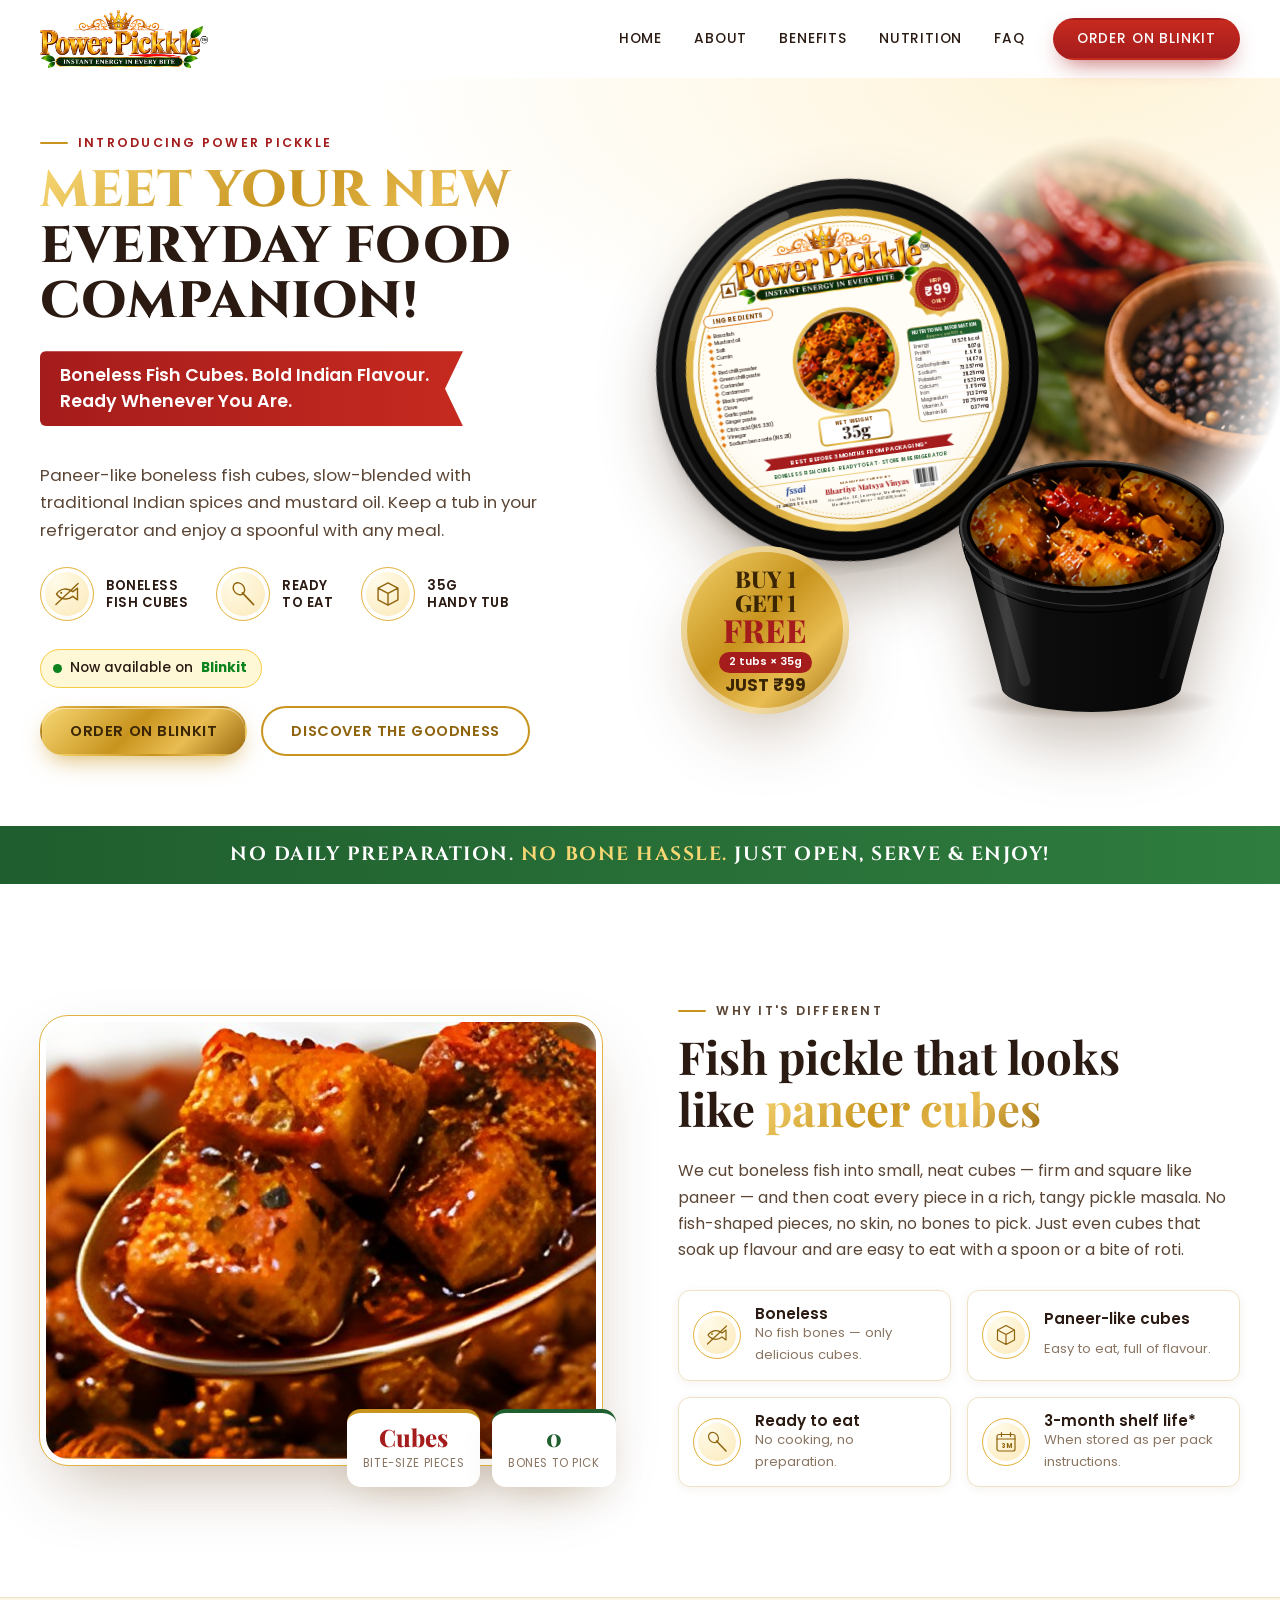
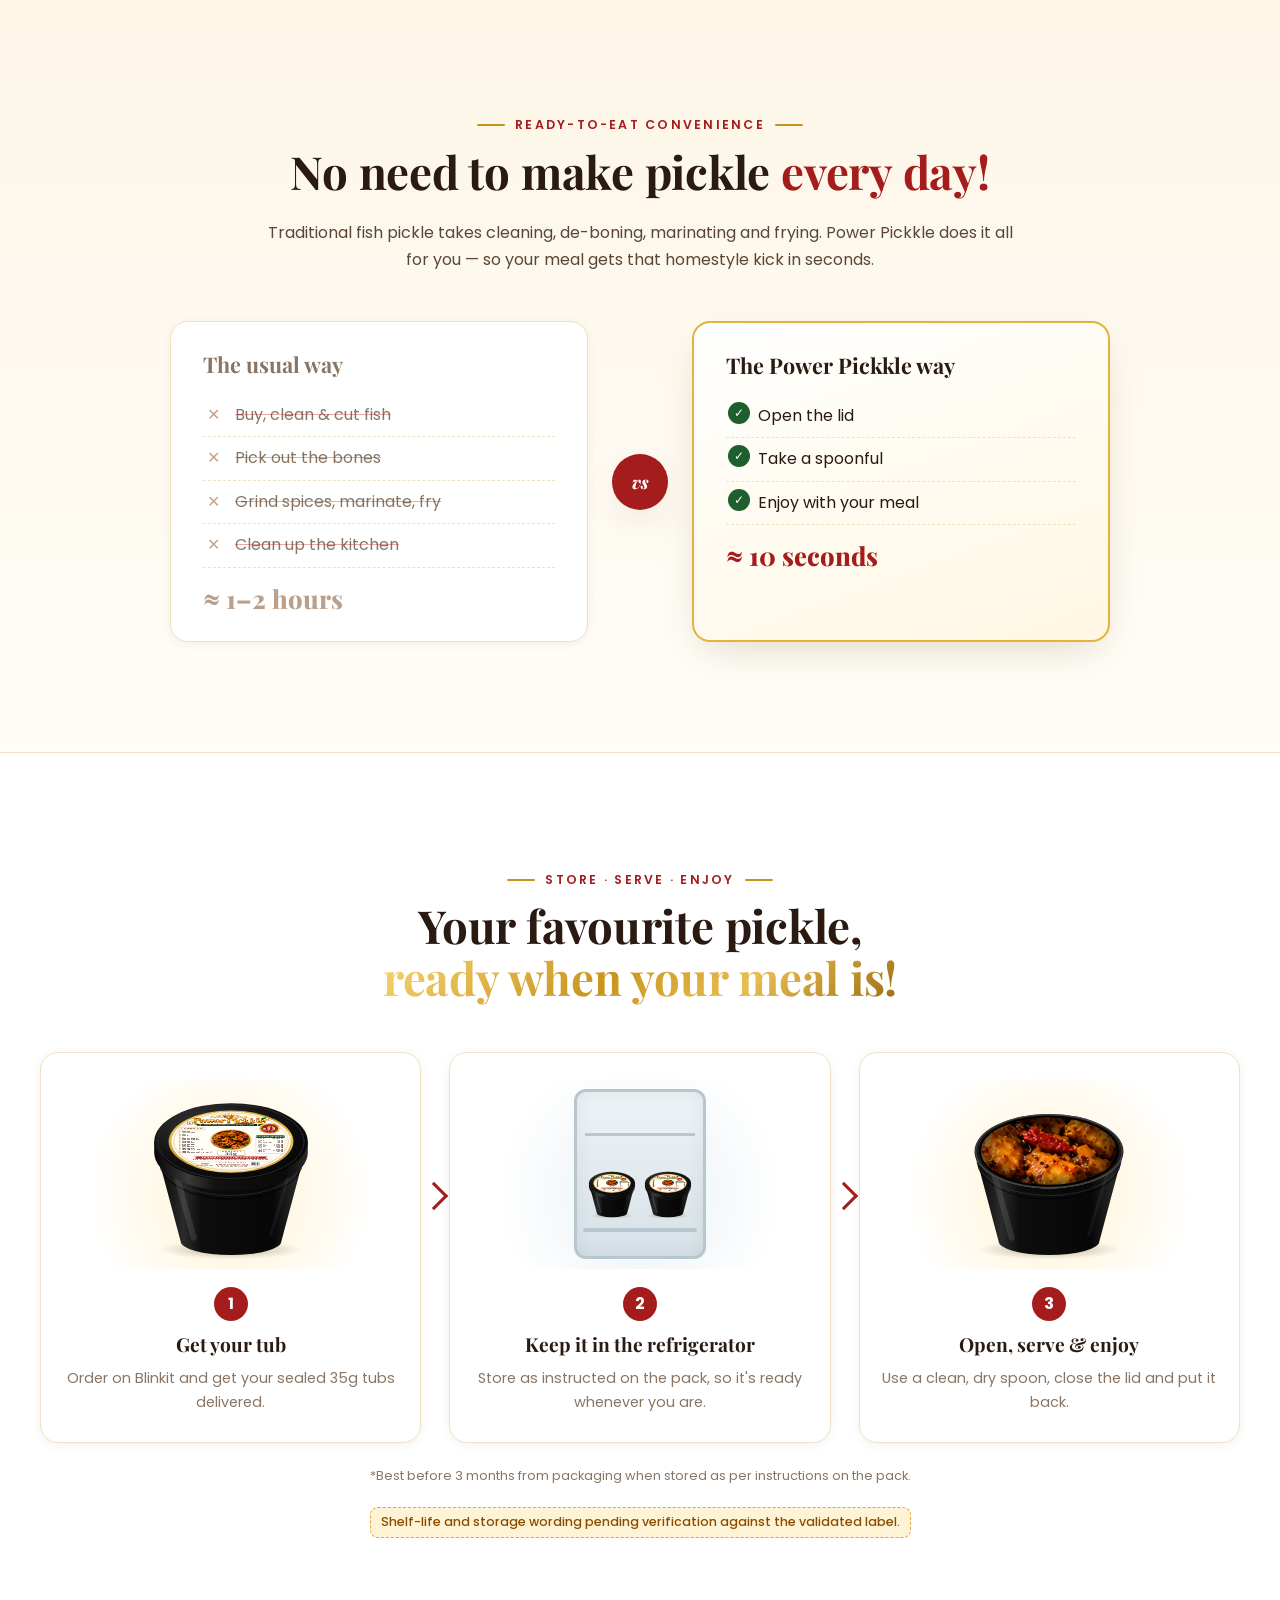
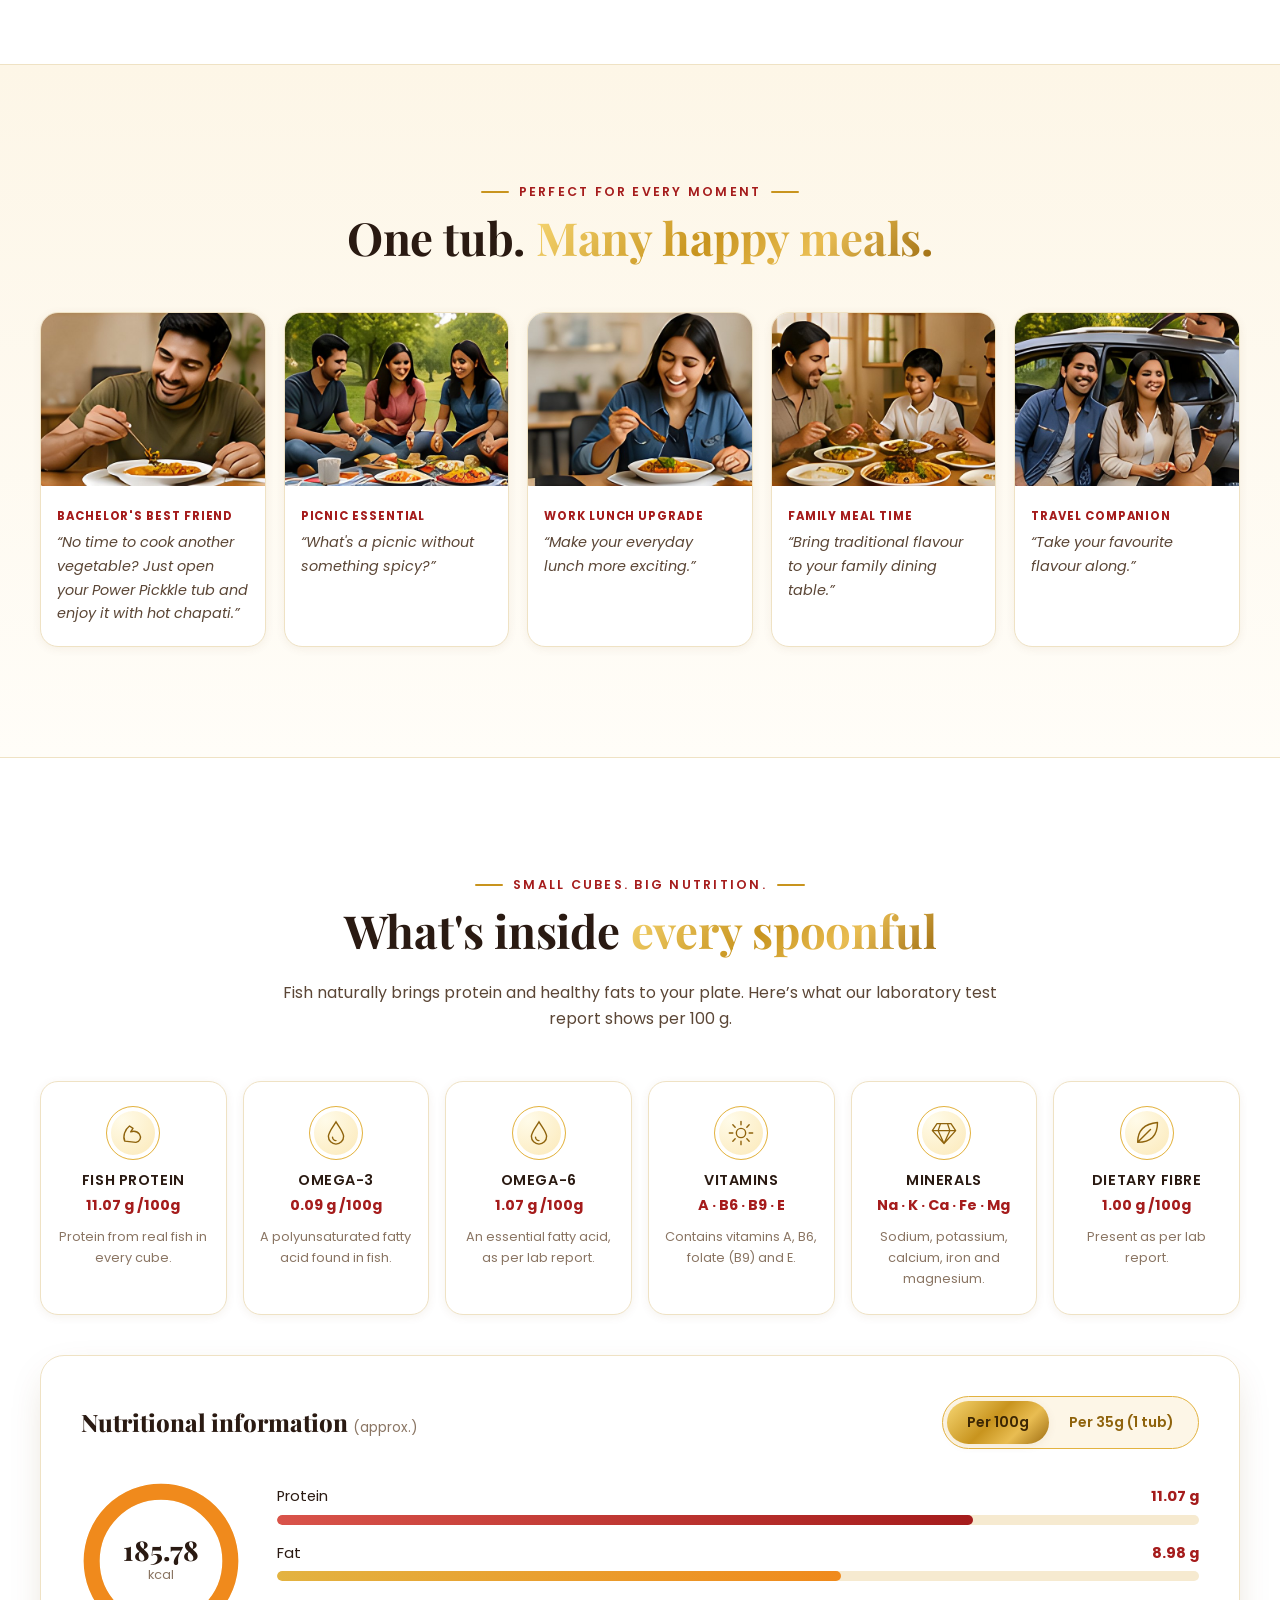
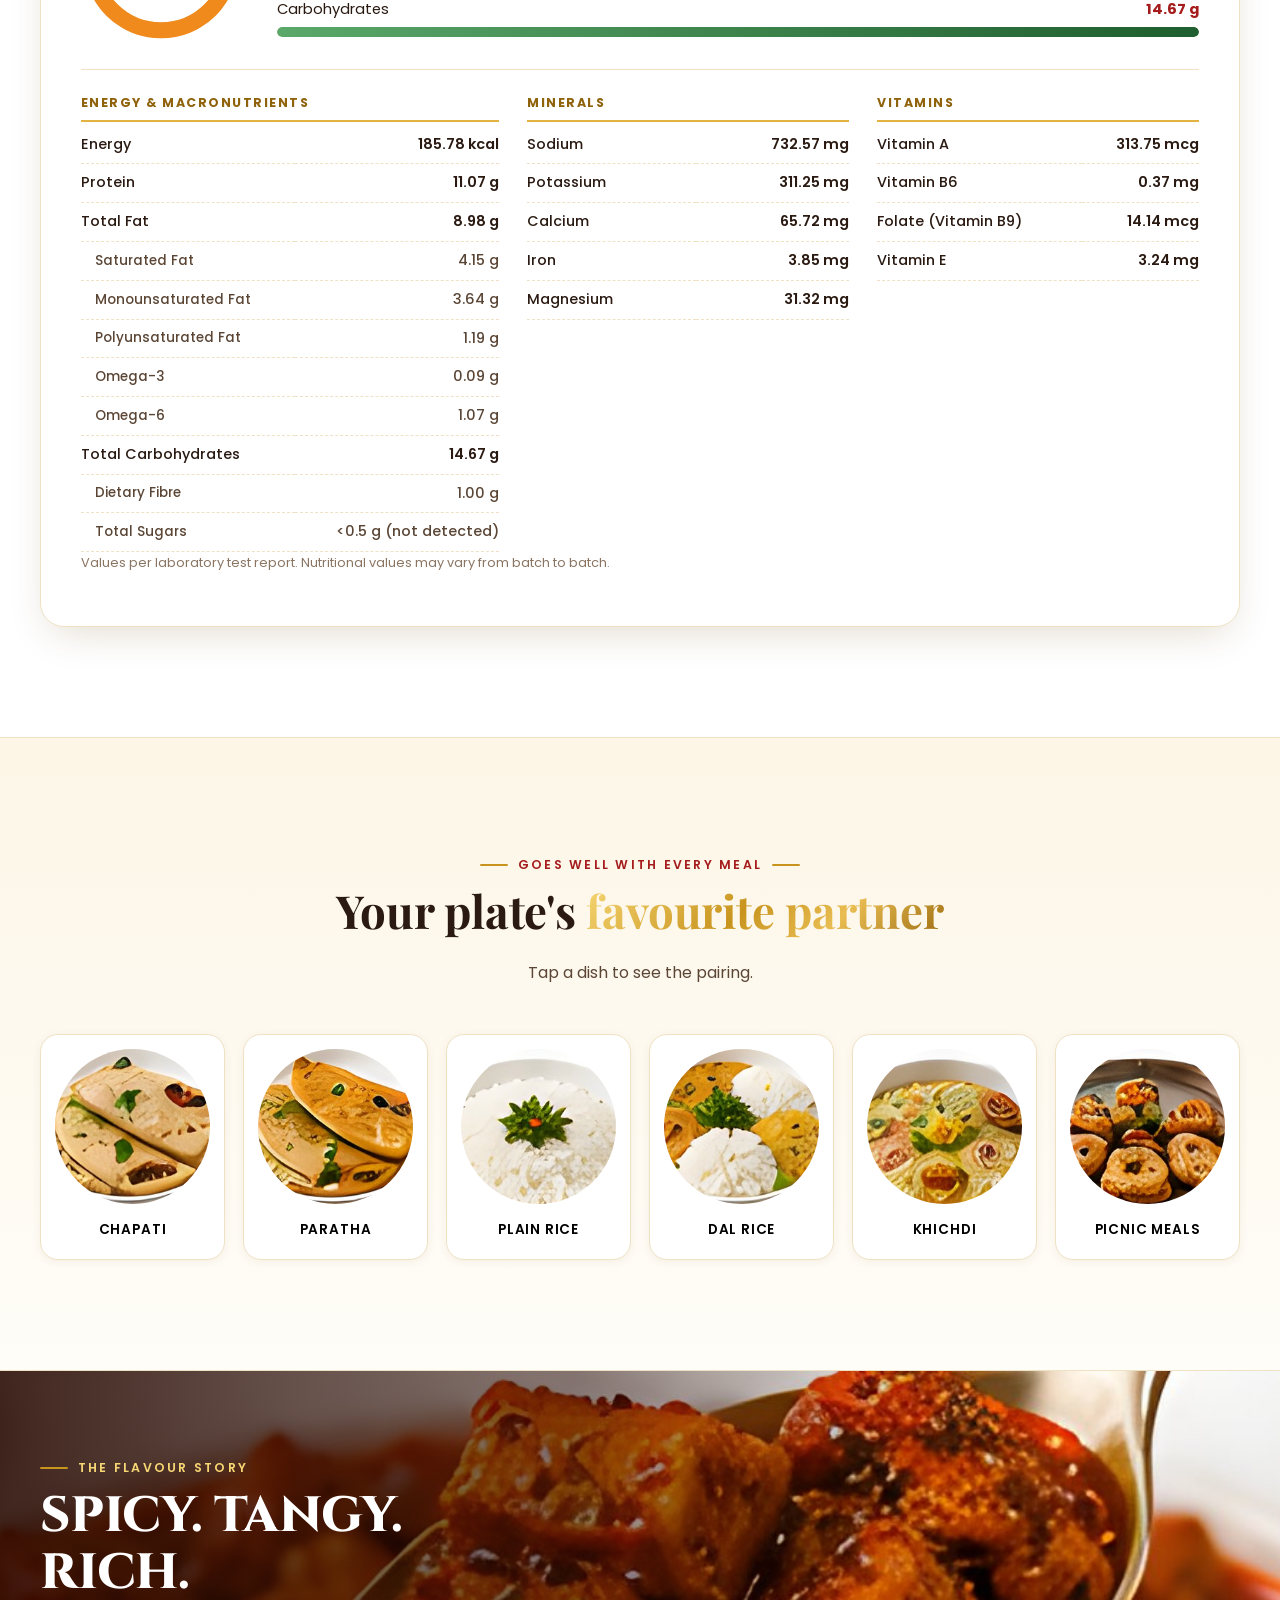
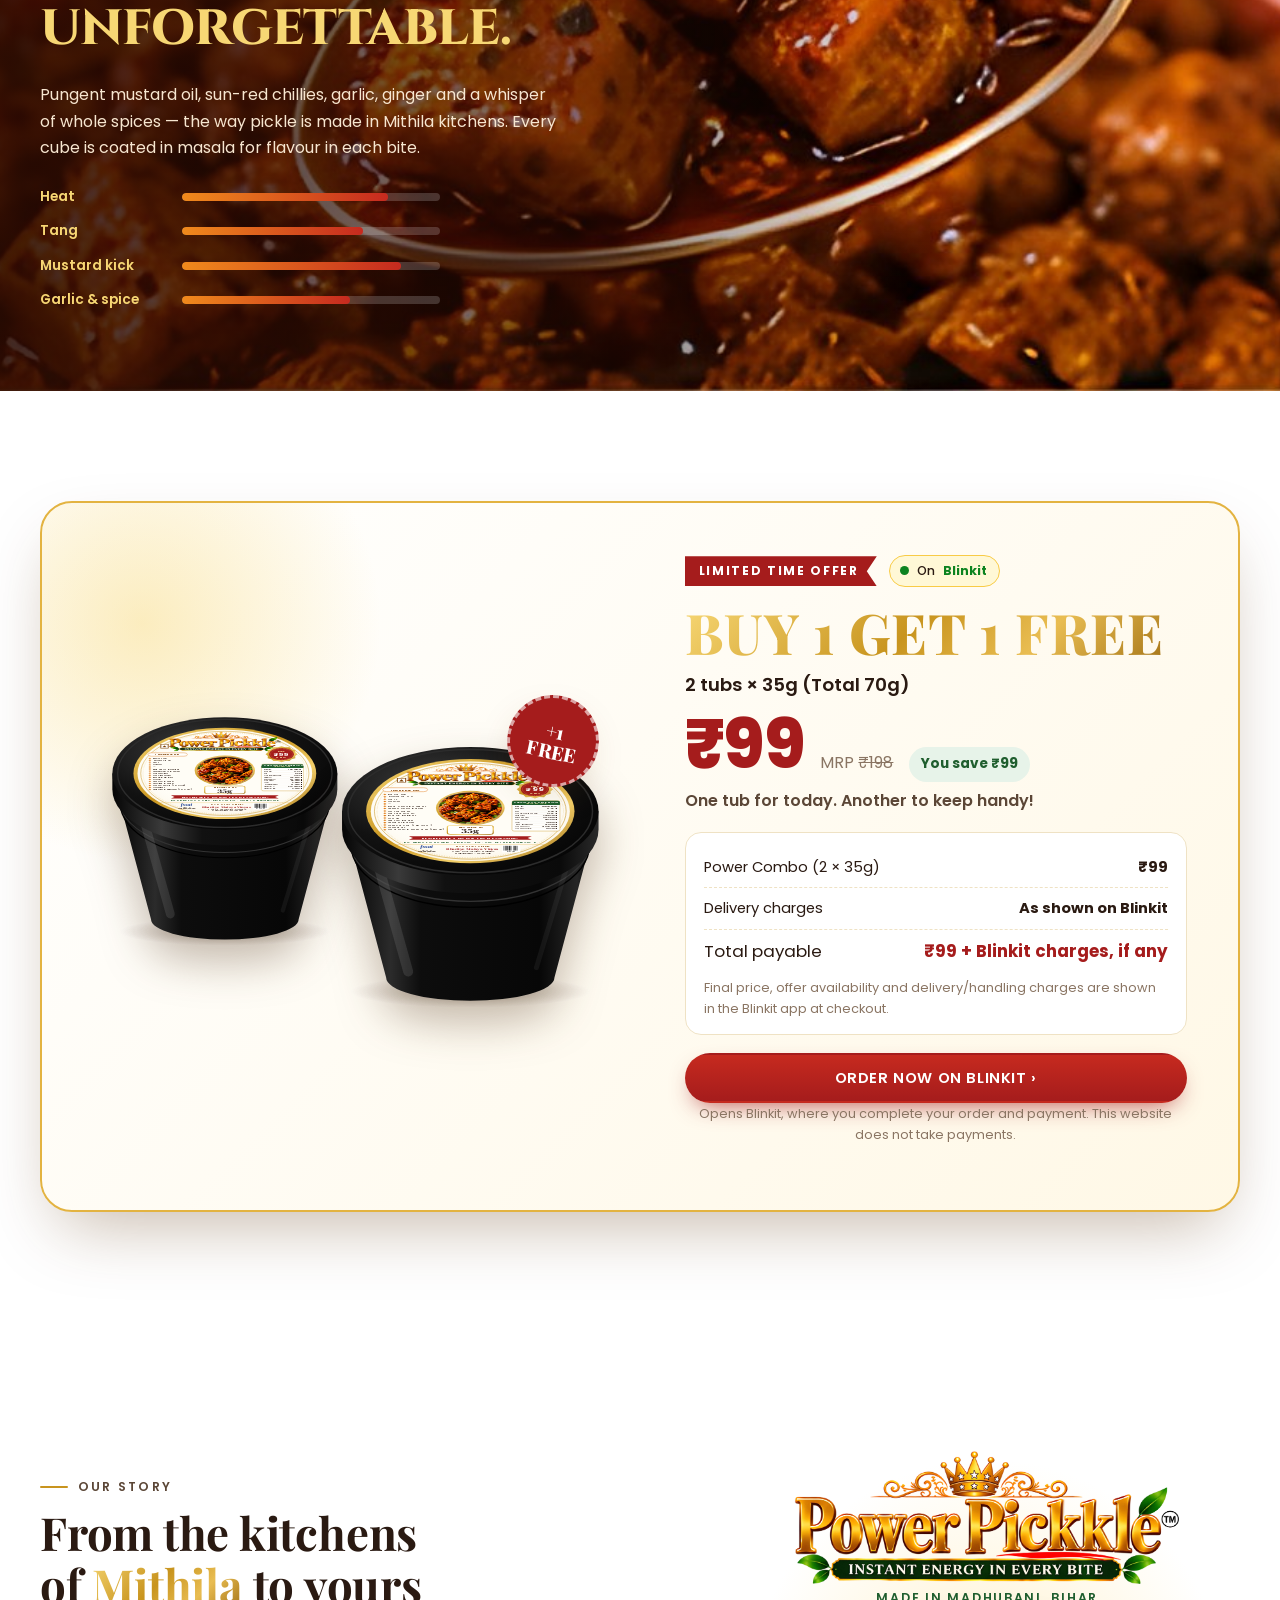
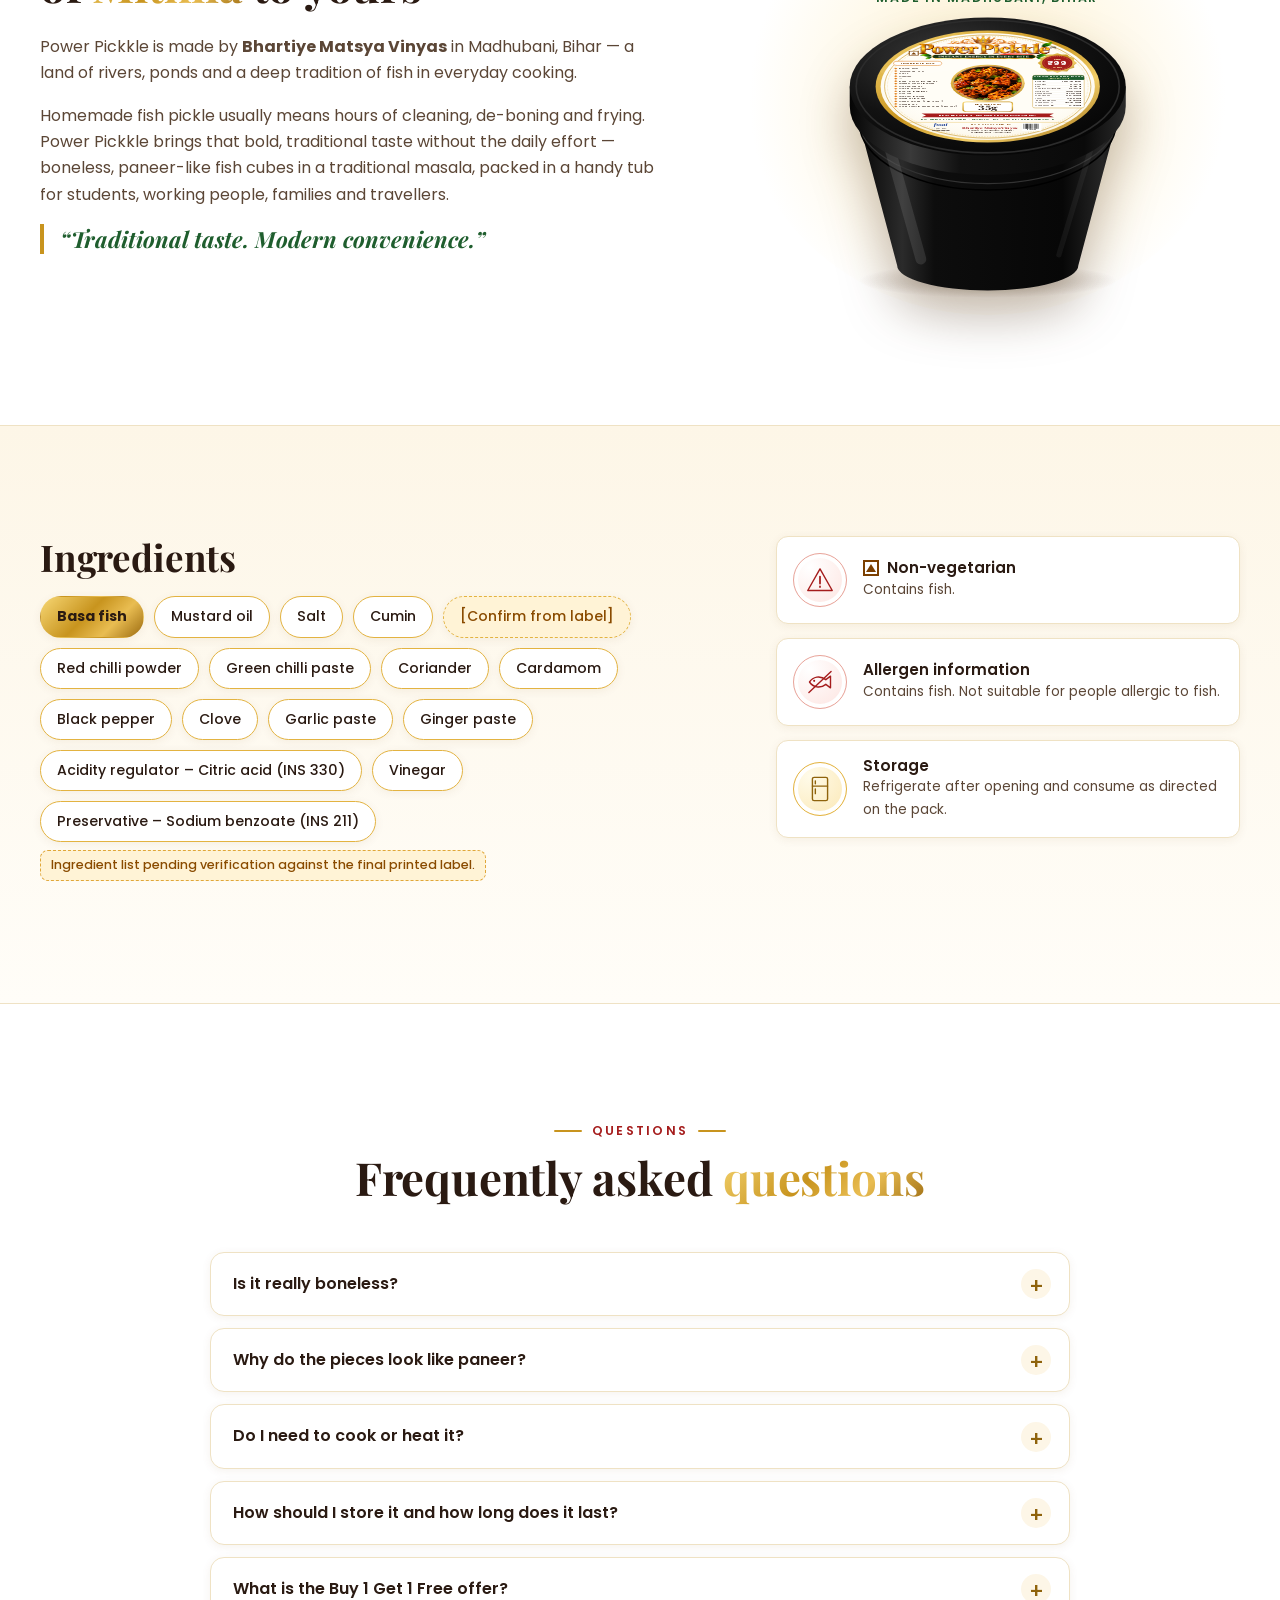
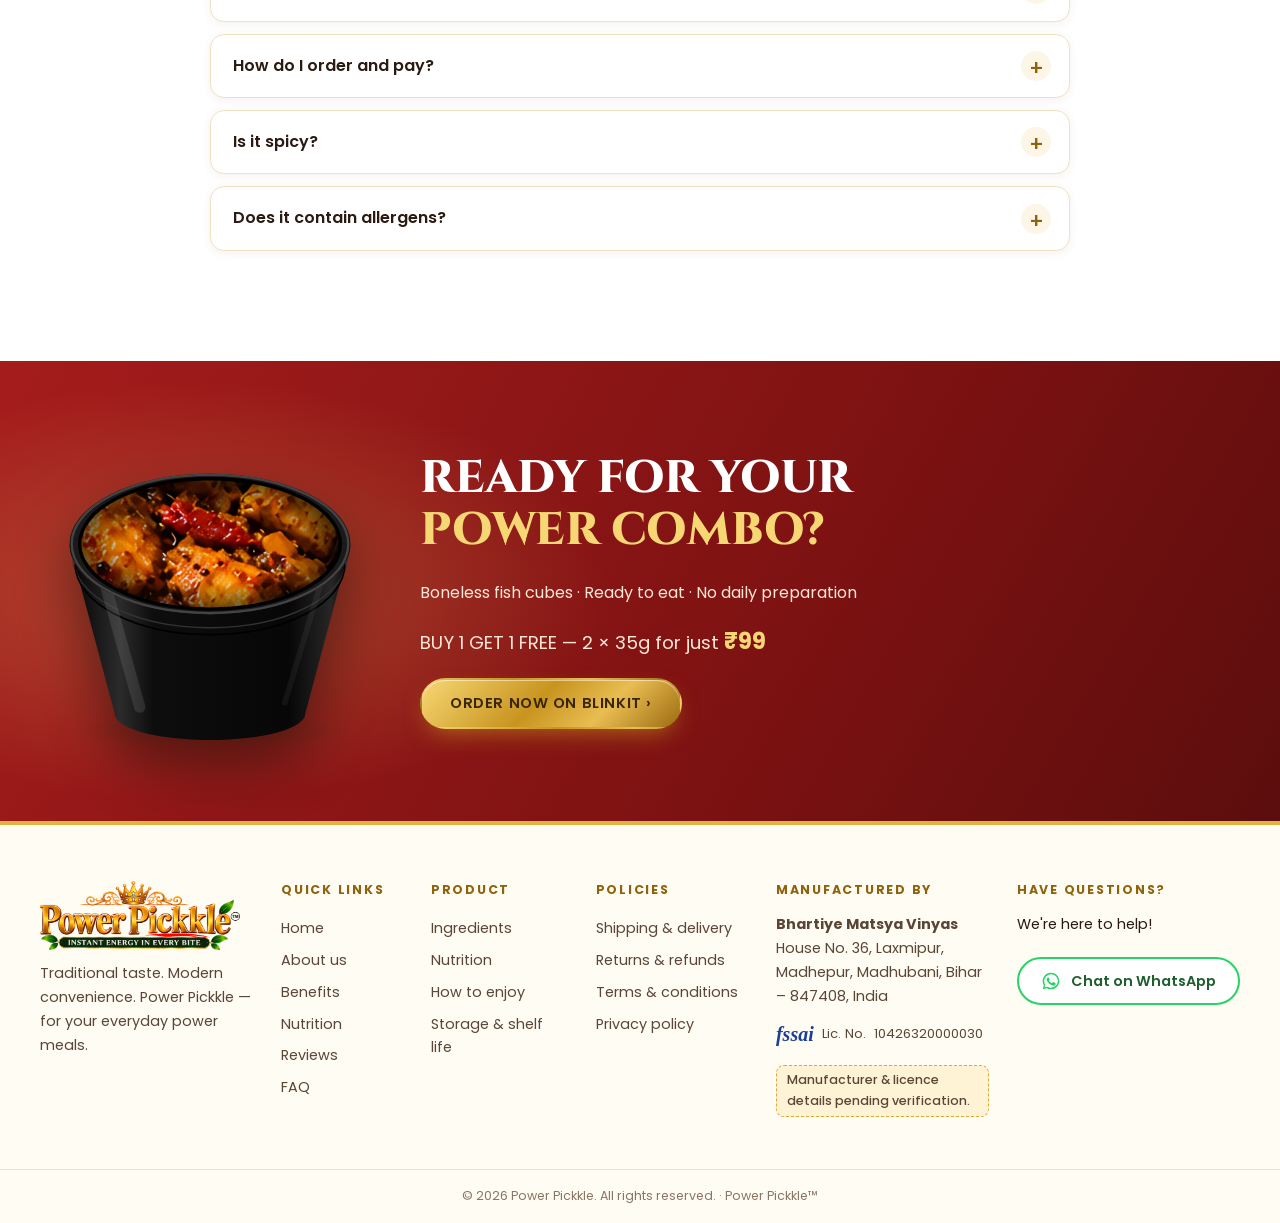
==== index.html @ 15731578 "Power Pickkle website: responsive landing page for GitHub Pages Static HTML/CSS/JS site for Power Pi" ====
<!doctype html>
<html lang="en-IN">
<head>
  <meta charset="utf-8">
  <meta name="viewport" content="width=device-width, initial-scale=1">
  <title>Power Pickkle – Boneless Fish Cubes Pickle | Ready to Eat | Buy 1 Get 1 Free</title>
  <meta name="description" content="Power Pickkle: ready-to-eat boneless fish pickle — paneer-like fish cubes in traditional Indian masala and mustard oil. No daily preparation. 35g tub. Buy 1 Get 1 Free.">
  <meta name="keywords" content="Power Pickkle, fish pickle, boneless fish pickle, ready to eat pickle, Indian pickle, achar, Madhubani, Bihar">
  <meta name="theme-color" content="#ffffff">
  <meta property="og:type" content="website">
  <meta property="og:title" content="Power Pickkle – Boneless Fish Cubes. Bold Indian Flavour.">
  <meta property="og:description" content="Ready-to-eat boneless fish pickle. No daily preparation. No bone hassle. Buy 1 Get 1 Free – 2 × 35g for ₹99.">
  <!-- Add og:image with an ABSOLUTE URL once the site is live (built from PP_CONFIG.brand.siteUrl). -->
  <meta name="twitter:card" content="summary_large_image">
  <link rel="icon" href="assets/img/favicon.svg" type="image/svg+xml">
  <link rel="preconnect" href="https://fonts.googleapis.com">
  <link rel="preconnect" href="https://fonts.gstatic.com" crossorigin>
  <link href="https://fonts.googleapis.com/css2?family=Cinzel:wght@600;700;800;900&family=Playfair+Display:wght@600;700;800&family=Poppins:wght@400;500;600;700;800&display=swap" rel="stylesheet">
  <link rel="stylesheet" href="css/style.css">
  <script>document.documentElement.classList.add("js")</script>
  <!-- Product JSON-LD is generated from js/config.js by main.js -->
</head>
<body>
<a class="skip" href="#main">Skip to content</a>

<!-- ============ ICON SPRITE ============ -->
<svg width="0" height="0" style="position:absolute" aria-hidden="true">
  <defs>
    <symbol id="i-cube" viewBox="0 0 48 48"><path d="M24 5 41 14v20L24 43 7 34V14z M7 14l17 9 17-9 M24 23v20" fill="none" stroke="currentColor" stroke-width="2.4" stroke-linejoin="round"/></symbol>
    <symbol id="i-fish" viewBox="0 0 48 48"><path d="M6 24c6-9 18-12 28-4l8-6v20l-8-6c-10 8-22 5-28-4z" fill="none" stroke="currentColor" stroke-width="2.4" stroke-linejoin="round"/><circle cx="14" cy="22" r="1.8" fill="currentColor"/><path d="M5 42 43 6" stroke="currentColor" stroke-width="2.4" stroke-linecap="round"/></symbol>
    <symbol id="i-spoon" viewBox="0 0 48 48"><ellipse cx="17" cy="15" rx="9" ry="11" transform="rotate(-40 17 15)" fill="none" stroke="currentColor" stroke-width="2.4"/><path d="M23 22 42 42" stroke="currentColor" stroke-width="3" stroke-linecap="round"/></symbol>
    <symbol id="i-fridge" viewBox="0 0 48 48"><rect x="11" y="4" width="26" height="40" rx="3" fill="none" stroke="currentColor" stroke-width="2.4"/><path d="M11 19h26M16 10v5M16 24v8" stroke="currentColor" stroke-width="2.4" stroke-linecap="round"/></symbol>
    <symbol id="i-cal" viewBox="0 0 48 48"><rect x="6" y="9" width="36" height="33" rx="4" fill="none" stroke="currentColor" stroke-width="2.4"/><path d="M6 18h36M15 5v8M33 5v8" stroke="currentColor" stroke-width="2.4" stroke-linecap="round"/><text x="24" y="36" text-anchor="middle" font-size="13" font-weight="700" fill="currentColor" font-family="Poppins,sans-serif">3M</text></symbol>
    <symbol id="i-muscle" viewBox="0 0 48 48"><path d="M10 38c-4-8 0-20 8-26l6 4-4 6c6-2 12 0 15 4 4 6 1 13-6 14z" fill="none" stroke="currentColor" stroke-width="2.4" stroke-linejoin="round"/></symbol>
    <symbol id="i-drop" viewBox="0 0 48 48"><path d="M24 5C17 16 11 23 11 30a13 13 0 0 0 26 0c0-7-6-14-13-25z" fill="none" stroke="currentColor" stroke-width="2.4"/><path d="M18 31a6 6 0 0 0 6 6" fill="none" stroke="currentColor" stroke-width="2.4" stroke-linecap="round"/></symbol>
    <symbol id="i-sun" viewBox="0 0 48 48"><circle cx="24" cy="24" r="8" fill="none" stroke="currentColor" stroke-width="2.4"/><path d="M24 4v6M24 38v6M4 24h6M38 24h6M10 10l4 4M34 34l4 4M38 10l-4 4M14 34l-4 4" stroke="currentColor" stroke-width="2.4" stroke-linecap="round"/></symbol>
    <symbol id="i-gem" viewBox="0 0 48 48"><path d="M12 8h24l8 12-20 22L4 20z M4 20h40 M18 8l-4 12 10 22 10-22-4-12" fill="none" stroke="currentColor" stroke-width="2.2" stroke-linejoin="round"/></symbol>
    <symbol id="i-leaf" viewBox="0 0 48 48"><path d="M8 40C8 18 22 8 42 6c0 22-12 34-34 34z M8 40 30 18" fill="none" stroke="currentColor" stroke-width="2.4" stroke-linejoin="round" stroke-linecap="round"/></symbol>
    <symbol id="i-star" viewBox="0 0 24 24"><path d="m12 2 3.1 6.3 6.9 1-5 4.9 1.2 6.8L12 17.8 5.8 21l1.2-6.8-5-4.9 6.9-1z" fill="currentColor"/></symbol>
    <symbol id="i-wa" viewBox="0 0 24 24"><path fill="currentColor" d="M12 2a10 10 0 0 0-8.6 15.1L2 22l5-1.3A10 10 0 1 0 12 2zm0 18.2a8.2 8.2 0 0 1-4.2-1.2l-.3-.2-3 .8.8-2.9-.2-.3A8.2 8.2 0 1 1 12 20.2zm4.5-6.1c-.2-.1-1.5-.7-1.7-.8s-.4-.1-.6.1-.7.8-.8 1-.3.2-.5.1a6.7 6.7 0 0 1-3.3-2.9c-.2-.4.2-.4.7-1.3.1-.2 0-.3 0-.4l-.8-1.8c-.2-.5-.4-.4-.6-.4h-.5a1 1 0 0 0-.7.3 3 3 0 0 0-.9 2.2 5.1 5.1 0 0 0 1.1 2.7 11.7 11.7 0 0 0 4.5 4c1.7.7 2.3.8 3.2.7a2.7 2.7 0 0 0 1.8-1.3 2.2 2.2 0 0 0 .2-1.3c-.1-.1-.3-.2-.5-.3z"/></symbol>
    <symbol id="i-chev" viewBox="0 0 24 24"><path d="m9 5 7 7-7 7" fill="none" stroke="currentColor" stroke-width="2.4" stroke-linecap="round" stroke-linejoin="round"/></symbol>
    <symbol id="i-plus" viewBox="0 0 24 24"><path d="M12 5v14M5 12h14" stroke="currentColor" stroke-width="2.4" stroke-linecap="round"/></symbol>
    <symbol id="i-warn" viewBox="0 0 48 48"><path d="M24 5 45 42H3z" fill="none" stroke="currentColor" stroke-width="2.4" stroke-linejoin="round"/><path d="M24 18v12M24 35v1" stroke="currentColor" stroke-width="3" stroke-linecap="round"/></symbol>
    <symbol id="i-truck" viewBox="0 0 48 48"><path d="M3 12h26v20H3zM29 20h9l7 7v5H29z" fill="none" stroke="currentColor" stroke-width="2.4" stroke-linejoin="round"/><circle cx="12" cy="35" r="4" fill="#fff" stroke="currentColor" stroke-width="2.4"/><circle cx="37" cy="35" r="4" fill="#fff" stroke="currentColor" stroke-width="2.4"/></symbol>
    <symbol id="i-mail" viewBox="0 0 24 24"><rect x="3" y="5" width="18" height="14" rx="2" fill="none" stroke="currentColor" stroke-width="2"/><path d="m3 7 9 6 9-6" fill="none" stroke="currentColor" stroke-width="2"/></symbol>
  </defs>
</svg>

<!-- ============ 1. HEADER ============ -->
<header class="site-header" id="top">
  <div class="wrap header-in">
    <a href="#top" class="logo" aria-label="Power Pickkle – home"><img src="assets/img/logo.webp" alt="Power Pickkle – Instant Energy in Every Bite" width="1200" height="415"></a>
    <nav class="nav" id="nav" aria-label="Main">
      <a href="#top">Home</a>
      <a href="#story">About</a>
      <a href="#boneless">Benefits</a>
      <a href="#nutrition">Nutrition</a>
      <a href="#reviews">Reviews</a>
      <a href="#faq">FAQ</a>
      <a href="#order" class="btn btn-red nav-cta" data-order>Order on Blinkit</a>
    </nav>
    <button class="burger" id="burger" aria-label="Open menu" aria-expanded="false" aria-controls="nav"><span></span><span></span><span></span></button>
  </div>
</header>

<main id="main">

<!-- ============ 2. HERO ============ -->
<section class="hero">
  <div class="wrap hero-grid">
    <div class="hero-copy">
      <p class="eyebrow reveal">Introducing Power Pickkle</p>
      <h1 class="reveal"><span class="gold">Meet your new</span> everyday food companion!</h1>
      <p class="ribbon reveal">Boneless Fish Cubes. Bold Indian Flavour.<br>Ready Whenever You Are.</p>
      <p class="lead reveal">Paneer-like boneless fish cubes, slow-blended with traditional Indian spices and mustard oil. Keep a tub in your refrigerator and enjoy a spoonful with any meal.</p>
      <ul class="hero-feats reveal">
        <li><span class="ic"><svg><use href="#i-fish"/></svg></span>Boneless<br>fish cubes</li>
        <li><span class="ic"><svg><use href="#i-spoon"/></svg></span>Ready<br>to eat</li>
        <li><span class="ic"><svg><use href="#i-cube"/></svg></span><span><span data-cfg="netWeight">35g</span><br>handy tub</span></li>
      </ul>
      <p class="avail reveal"><span class="avail-dot"></span>Now available on <b data-cfg="channel">Blinkit</b></p>
      <div class="hero-cta reveal">
        <a href="#order" class="btn btn-gold btn-lg" data-order>Order on Blinkit</a>
        <a href="#boneless" class="btn btn-ghost btn-lg">Discover the Goodness</a>
      </div>
    </div>
    <div class="hero-visual">
      <img class="hero-spice" src="assets/img/spices.jpg" alt="" aria-hidden="true">
      <div class="tub-lid-view reveal" data-tub="lid" aria-hidden="true"></div>
      <div class="tub-open-view reveal" data-tub="open" role="img" aria-label="Open Power Pickkle tub filled with boneless fish cubes in red pickle masala"></div>
      <div class="offer-seal reveal" aria-label="Offer: Buy 1 Get 1 Free">
        <span class="s1">Buy 1</span><span class="s2">Get 1</span><span class="s3">Free</span>
        <span class="s4"><span data-cfg="offerTubs">2</span> tubs × <span data-cfg="netWeight">35g</span></span>
        <span class="s5">Just <span data-cfg="offerPrice">₹99</span></span>
      </div>
    </div>
  </div>
  <div class="promise">
    <div class="wrap"><p>No daily preparation. <span>No bone hassle.</span> Just open, serve &amp; enjoy!</p></div>
  </div>
</section>

<!-- ============ 3. BONELESS CUBES ============ -->
<section class="sec" id="boneless">
  <div class="wrap split">
    <div class="split-media reveal">
      <figure class="photo-frame">
        <img src="assets/img/closeup-spoon.jpg" data-img="closeup" alt="Close-up of boneless, paneer-like fish cubes coated in red Indian pickle masala on a spoon" loading="lazy">
      </figure>
      <div class="cube-diagram" aria-hidden="true">
        <div class="cube-chip"><b>Cubes</b><span>bite-size pieces</span></div>
        <div class="cube-chip green"><b>0</b><span>bones to pick</span></div>
      </div>
    </div>
    <div class="split-copy">
      <p class="eyebrow reveal">Why it's different</p>
      <h2 class="reveal">Fish pickle that looks like <span class="gold">paneer cubes</span></h2>
      <p class="reveal">We cut boneless fish into small, neat cubes — firm and square like paneer — and then coat every piece in a rich, tangy pickle masala. No fish-shaped pieces, no skin, no bones to pick. Just even cubes that soak up flavour and are easy to eat with a spoon or a bite of roti.</p>
      <div class="why-grid reveal">
        <div class="why"><span class="ic"><svg><use href="#i-fish"/></svg></span><h3>Boneless</h3><p>No fish bones — only delicious cubes.</p></div>
        <div class="why"><span class="ic"><svg><use href="#i-cube"/></svg></span><h3>Paneer-like cubes</h3><p>Easy to eat, full of flavour.</p></div>
        <div class="why"><span class="ic"><svg><use href="#i-spoon"/></svg></span><h3>Ready to eat</h3><p>No cooking, no preparation.</p></div>
        <div class="why"><span class="ic"><svg><use href="#i-cal"/></svg></span><h3><span data-cfg="shelfMonths">3</span>-month shelf life*</h3><p>When stored as per pack instructions.</p></div>
      </div>
    </div>
  </div>
</section>

<!-- ============ 4. READY TO EAT ============ -->
<section class="sec sec-tint" id="ready">
  <div class="wrap">
    <div class="sec-head reveal">
      <p class="eyebrow">Ready-to-eat convenience</p>
      <h2>No need to make pickle <span class="red">every day!</span></h2>
      <p>Traditional fish pickle takes cleaning, de-boning, marinating and frying. Power Pickkle does it all for you — so your meal gets that homestyle kick in seconds.</p>
    </div>
    <div class="compare reveal">
      <div class="cmp cmp-old">
        <h3>The usual way</h3>
        <ul>
          <li>Buy, clean &amp; cut fish</li>
          <li>Pick out the bones</li>
          <li>Grind spices, marinate, fry</li>
          <li>Clean up the kitchen</li>
        </ul>
        <p class="time">≈ 1–2 hours</p>
      </div>
      <div class="cmp-vs">vs</div>
      <div class="cmp cmp-new">
        <h3>The Power Pickkle way</h3>
        <ul>
          <li>Open the lid</li>
          <li>Take a spoonful</li>
          <li>Enjoy with your meal</li>
        </ul>
        <p class="time">≈ 10 seconds</p>
      </div>
    </div>
  </div>
</section>

<!-- ============ 5. THREE STEPS ============ -->
<section class="sec" id="steps">
  <div class="wrap">
    <div class="sec-head reveal">
      <p class="eyebrow">Store · Serve · Enjoy</p>
      <h2>Your favourite pickle, <span class="gold">ready when your meal is!</span></h2>
    </div>
    <ol class="steps">
      <li class="step reveal">
        <div class="step-vis" data-tub="closed" aria-hidden="true"></div>
        <span class="num">1</span><h3>Get your tub</h3><p>Order on Blinkit and get your sealed 35g tubs delivered.</p>
      </li>
      <li class="step reveal">
        <div class="step-vis fridge-vis" aria-hidden="true"><div class="fridge"><div class="shelf"></div><div class="mini" data-tub="closed"></div><div class="mini" data-tub="closed"></div></div></div>
        <span class="num">2</span><h3>Keep it in the refrigerator</h3><p>Store as instructed on the pack, so it's ready whenever you are.</p>
      </li>
      <li class="step reveal">
        <div class="step-vis" data-tub="open" aria-hidden="true"></div>
        <span class="num">3</span><h3>Open, serve &amp; enjoy</h3><p>Use a clean, dry spoon, close the lid and put it back.</p>
      </li>
    </ol>
    <p class="fine reveal" data-cfg="shelfStatement">*Best before 3 months from packaging when stored as per instructions on the pack.</p>
    <p class="center"><span class="pending" data-pending="shelfLife" hidden>Shelf-life and storage wording pending verification against the validated label.</span></p>
  </div>
</section>

<!-- ============ 6. LIFESTYLE ============ -->
<section class="sec sec-tint" id="moments">
  <div class="wrap">
    <div class="sec-head reveal">
      <p class="eyebrow">Perfect for every moment</p>
      <h2>One tub. <span class="gold">Many happy meals.</span></h2>
    </div>
    <div class="life-grid">
      <article class="life reveal"><img data-img="lifestyle.bachelor" src="assets/img/life-bachelor.jpg" alt="Young man enjoying a meal at home" loading="lazy"><div class="life-txt"><span class="tag">Bachelor's best friend</span><p>“No time to cook another vegetable? Just open your Power Pickkle tub and enjoy it with hot chapati.”</p></div></article>
      <article class="life reveal"><img data-img="lifestyle.picnic" src="assets/img/life-picnic.jpg" alt="Friends sharing food at a picnic" loading="lazy"><div class="life-txt"><span class="tag">Picnic essential</span><p>“What's a picnic without something spicy?”</p></div></article>
      <article class="life reveal"><img data-img="lifestyle.office" src="assets/img/life-office.jpg" alt="Woman enjoying her lunch at the office" loading="lazy"><div class="life-txt"><span class="tag">Work lunch upgrade</span><p>“Make your everyday lunch more exciting.”</p></div></article>
      <article class="life reveal"><img data-img="lifestyle.family" src="assets/img/life-family.jpg" alt="Family eating together at the dining table" loading="lazy"><div class="life-txt"><span class="tag">Family meal time</span><p>“Bring traditional flavour to your family dining table.”</p></div></article>
      <article class="life reveal"><img data-img="lifestyle.travel" src="assets/img/life-travel.jpg" alt="Couple eating beside their car on a road trip" loading="lazy"><div class="life-txt"><span class="tag">Travel companion</span><p>“Take your favourite flavour along.”</p></div></article>
    </div>
  </div>
</section>

<!-- ============ 7. NUTRITION BENEFITS ============ -->
<section class="sec" id="nutrition">
  <div class="wrap">
    <div class="sec-head reveal">
      <p class="eyebrow">Small cubes. Big nutrition.</p>
      <h2>What's inside <span class="gold">every spoonful</span></h2>
      <p>Fish naturally brings protein and healthy fats to your plate. Here&rsquo;s what our laboratory test report shows per 100&nbsp;g.</p>
    </div>
    <div class="nut-cards">
      <div class="nc reveal"><span class="ic"><svg><use href="#i-muscle"/></svg></span><h3>Fish protein</h3><b data-nut="Protein">11.07 g</b><p>Protein from real fish in every cube.</p></div>
      <div class="nc reveal"><span class="ic"><svg><use href="#i-drop"/></svg></span><h3>Omega-3</h3><b data-nut="Omega-3">0.09 g</b><p>A polyunsaturated fatty acid found in fish.</p></div>
      <div class="nc reveal"><span class="ic"><svg><use href="#i-drop"/></svg></span><h3>Omega-6</h3><b data-nut="Omega-6">1.07 g</b><p>An essential fatty acid, as per lab report.</p></div>
      <div class="nc reveal"><span class="ic"><svg><use href="#i-sun"/></svg></span><h3>Vitamins</h3><b>A · B6 · B9 · E</b><p>Contains vitamins A, B6, folate (B9) and E.</p></div>
      <div class="nc reveal"><span class="ic"><svg><use href="#i-gem"/></svg></span><h3>Minerals</h3><b>Na · K · Ca · Fe · Mg</b><p>Sodium, potassium, calcium, iron and magnesium.</p></div>
      <div class="nc reveal"><span class="ic"><svg><use href="#i-leaf"/></svg></span><h3>Dietary fibre</h3><b data-nut="Dietary Fibre">1.00 g</b><p>Present as per lab report.</p></div>
    </div>

    <!-- ============ 8. INTERACTIVE NUTRITION TABLE ============ -->
    <div class="nut-panel reveal">
      <div class="nut-top">
        <h3>Nutritional information <small>(approx.)</small></h3>
        <div class="seg" role="tablist" aria-label="Serving size">
          <button role="tab" aria-selected="true" data-basis="100" id="tab100" aria-controls="nutTable">Per 100g</button>
          <button role="tab" aria-selected="false" data-basis="35" id="tab35" aria-controls="nutTable">Per 35g (1 tub)</button>
        </div>
      </div>
      <div class="nut-hero">
        <div class="dial"><svg viewBox="0 0 120 120" aria-hidden="true"><circle cx="60" cy="60" r="52" class="dial-bg"/><circle cx="60" cy="60" r="52" class="dial-fg" id="dialArc"/></svg><div class="dial-txt"><b id="kcal">185.78</b><span>kcal</span></div></div>
        <div class="macros" id="macros"></div>
      </div>
      <div class="nut-table" id="nutTable" role="tabpanel" aria-live="polite"></div>
      <p class="fine" id="nutNote">Approximate values. Nutritional values may vary from batch to batch.</p>
      <p class="pending" data-pending="nutrition" hidden>Values pending verification against the approved laboratory report.</p>
    </div>
  </div>
</section>

<!-- ============ 9. PAIRING GALLERY ============ -->
<section class="sec sec-tint" id="pairing">
  <div class="wrap">
    <div class="sec-head reveal">
      <p class="eyebrow">Goes well with every meal</p>
      <h2>Your plate's <span class="gold">favourite partner</span></h2>
      <p>Tap a dish to see the pairing.</p>
    </div>
    <div class="pair-grid" id="pairGrid">
      <button class="pair reveal" data-pair="chapati"><img src="assets/img/pair-chapati.jpg" data-img="pairing.chapati" alt="Chapati" loading="lazy"><span>Chapati</span></button>
      <button class="pair reveal" data-pair="paratha"><img src="assets/img/pair-paratha.jpg" data-img="pairing.paratha" alt="Paratha" loading="lazy"><span>Paratha</span></button>
      <button class="pair reveal" data-pair="rice"><img src="assets/img/pair-rice.jpg" data-img="pairing.rice" alt="Plain steamed rice" loading="lazy"><span>Plain rice</span></button>
      <button class="pair reveal" data-pair="dalrice"><img src="assets/img/pair-dalrice.jpg" data-img="pairing.dalrice" alt="Dal and rice" loading="lazy"><span>Dal rice</span></button>
      <button class="pair reveal" data-pair="khichdi"><img src="assets/img/pair-khichdi.jpg" data-img="pairing.khichdi" alt="Khichdi" loading="lazy"><span>Khichdi</span></button>
      <button class="pair reveal" data-pair="picnic"><img src="assets/img/pair-picnic.jpg" data-img="pairing.picnic" alt="Picnic snacks" loading="lazy"><span>Picnic meals</span></button>
    </div>
  </div>
</section>

<!-- Lightbox for gallery -->
<div class="lightbox" id="lightbox" role="dialog" aria-modal="true" aria-labelledby="lbTitle" hidden>
  <div class="lb-card">
    <button class="lb-close" aria-label="Close">×</button>
    <img id="lbImg" src="" alt="">
    <div class="lb-body"><h3 id="lbTitle"></h3><p id="lbText"></p>
      <div class="lb-nav"><button class="btn btn-ghost" data-lb="-1">‹ Prev</button><button class="btn btn-ghost" data-lb="1">Next ›</button></div>
    </div>
  </div>
</div>

<!-- ============ 10. FLAVOUR STORY ============ -->
<section class="flavour" id="flavour">
  <img src="assets/img/closeup-spoon.jpg" data-img="closeup" alt="" aria-hidden="true" class="flavour-bg" loading="lazy">
  <div class="wrap flavour-in">
    <div class="flavour-card reveal">
      <p class="eyebrow light">The flavour story</p>
      <h2>Spicy. Tangy. Rich.<br><span>Unforgettable.</span></h2>
      <p>Pungent mustard oil, sun-red chillies, garlic, ginger and a whisper of whole spices — the way pickle is made in Mithila kitchens. Every cube is coated in masala for flavour in each bite.</p>
      <ul class="notes">
        <li><b>Heat</b><span style="--v:.8"></span></li>
        <li><b>Tang</b><span style="--v:.7"></span></li>
        <li><b>Mustard kick</b><span style="--v:.85"></span></li>
        <li><b>Garlic &amp; spice</b><span style="--v:.65"></span></li>
      </ul>
    </div>
  </div>
</section>

<!-- ============ 11. OFFER ============ -->
<section class="sec" id="order">
  <div class="wrap offer">
    <div class="offer-vis reveal">
      <div class="offer-tubs"><div data-tub="closed"></div><div data-tub="closed"></div></div>
      <span class="free-tag">+1 FREE</span>
    </div>
    <div class="offer-copy reveal">
      <span class="pill-red">Limited time offer</span> <span class="avail avail-sm"><span class="avail-dot"></span>On <b data-cfg="channel">Blinkit</b></span>
      <h2 class="offer-title" data-cfg="offerTitle">BUY 1 GET 1 FREE</h2>
      <p class="offer-sub"><span data-cfg="offerTubs">2</span> tubs × <span data-cfg="netWeight">35g</span> (Total <span data-cfg="offerTotal">70g</span>)</p>
      <div class="price-row"><span class="price" data-cfg="offerPrice">₹99</span><span class="mrp">MRP <s data-cfg="offerMrp">₹198</s></span><span class="save" data-cfg="offerSave">You save ₹99</span></div>
      <p class="tagline-sm">One tub for today. Another to keep handy!</p>
      <div class="bill" aria-label="Order summary">
        <div><span>Power Combo (<span data-cfg="offerTubs">2</span> × <span data-cfg="netWeight">35g</span>)</span><b data-cfg="offerPrice">₹99</b></div>
        <div><span>Delivery charges</span><b data-cfg="deliveryFee">Confirmed before payment</b></div>
        <div class="total"><span>Total payable</span><b data-cfg="payable">₹99 + delivery</b></div>
        <p class="fine" data-cfg="deliveryNote"></p>
      </div>
      <a href="#" class="btn btn-red btn-lg btn-block" data-order>Order Now on Blinkit ›</a>
      <p class="fine center" id="orderHint">Opens Blinkit, where you complete your order and payment. This website does not take payments.</p>
    </div>
  </div>
</section>

<!-- ============ 12. REVIEWS ============ -->
<section class="sec sec-tint" id="reviews">
  <div class="wrap">
    <div class="sec-head reveal">
      <p class="eyebrow">What our customers say</p>
      <h2>Loved at <span class="gold">every table</span></h2>
    </div>
    <div class="carousel" id="carousel" aria-roledescription="carousel" aria-label="Customer reviews">
      <button class="car-btn prev" aria-label="Previous review"><svg><use href="#i-chev"/></svg></button>
      <div class="car-viewport"><div class="car-track" id="carTrack"></div></div>
      <button class="car-btn next" aria-label="Next review"><svg><use href="#i-chev"/></svg></button>
      <div class="car-dots" id="carDots" role="tablist" aria-label="Choose review"></div>
    </div>
  </div>
</section>

<!-- ============ 13. BRAND STORY ============ -->
<section class="sec" id="story">
  <div class="wrap split flip">
    <div class="split-copy">
      <p class="eyebrow reveal">Our story</p>
      <h2 class="reveal">From the kitchens of <span class="gold">Mithila</span> to yours</h2>
      <p class="reveal">Power Pickkle is made by <b data-cfg="mfrName">Bhartiye Matsya Vinyas</b> in Madhubani, Bihar — a land of rivers, ponds and a deep tradition of fish in everyday cooking.</p>
      <p class="reveal">Homemade fish pickle usually means hours of cleaning, de-boning and frying. Power Pickkle brings that bold, traditional taste without the daily effort — boneless, paneer-like fish cubes in a traditional masala, packed in a handy tub for students, working people, families and travellers.</p>
      <p class="reveal quote">“Traditional taste. Modern convenience.”</p>
    </div>
    <div class="story-vis reveal">
      <div class="story-badge"><img src="assets/img/logo.webp" alt="Power Pickkle logo" loading="lazy"><p>Made in Madhubani, Bihar</p></div>
      <div class="story-tub" data-tub="closed" aria-hidden="true"></div>
    </div>
  </div>
</section>

<!-- ============ 14. INGREDIENTS & ALLERGENS ============ -->
<section class="sec sec-tint" id="ingredients">
  <div class="wrap ing">
    <div class="ing-list reveal">
      <h2>Ingredients</h2>
      <ul class="chips" id="ingList"></ul>
      <p class="pending" data-pending="ingredients" hidden>Ingredient list pending verification against the final printed label.</p>
    </div>
    <div class="ing-side reveal">
      <div class="info-card warn"><span class="ic"><svg><use href="#i-warn"/></svg></span><div><h3><span class="nv" aria-hidden="true"></span> <span data-cfg="dietMark">Non-vegetarian</span></h3><p>Contains fish.</p></div></div>
      <div class="info-card warn"><span class="ic"><svg><use href="#i-fish"/></svg></span><div><h3>Allergen information</h3><p data-cfg="allergens">Contains fish.</p></div></div>
      <div class="info-card"><span class="ic"><svg><use href="#i-fridge"/></svg></span><div><h3>Storage</h3><p data-cfg="afterOpening">Refrigerate as directed on the pack.</p></div></div>
    </div>
  </div>
</section>

<!-- ============ 15. FAQ ============ -->
<section class="sec" id="faq">
  <div class="wrap narrow">
    <div class="sec-head reveal"><p class="eyebrow">Questions</p><h2>Frequently asked <span class="gold">questions</span></h2></div>
    <div class="faq" id="faqList">
      <details class="reveal"><summary>Is it really boneless?</summary><div><p>Yes. We use boneless fish, cut into small paneer-like cubes. As with any natural fish product, chew normally and supervise young children.</p></div></details>
      <details class="reveal"><summary>Why do the pieces look like paneer?</summary><div><p>We cut the fish into neat cubes instead of fish-shaped pieces, so every bite is even, easy to eat and fully coated in masala.</p></div></details>
      <details class="reveal"><summary>Do I need to cook or heat it?</summary><div><p>No. Power Pickkle is ready to eat. Open the lid, take a spoonful with a clean dry spoon, and enjoy it with chapati, paratha, rice, dal or khichdi.</p></div></details>
      <details class="reveal"><summary>How should I store it and how long does it last?</summary><div><p data-cfg="shelfStatement">Best before 3 months from packaging when stored as per instructions on the pack.</p><p data-cfg="afterOpening">Refrigerate after opening and consume as directed on the pack.</p></div></details>
      <details class="reveal"><summary>What is the Buy 1 Get 1 Free offer?</summary><div><p>You get <span data-cfg="offerTubs">2</span> tubs of <span data-cfg="netWeight">35g</span> (<span data-cfg="offerTotal">70g</span> total) for <span data-cfg="offerPrice">₹99</span>. Delivery charges, if any, are shown in Blinkit before you pay.</p></div></details>
      <details class="reveal"><summary>How do I order and pay?</summary><div><p>Power Pickkle is available on Blinkit. Tap any “Order” button to open it in Blinkit, add it to your cart and pay there. Price, offers and delivery charges are shown in the Blinkit app. This website does not collect payments.</p></div></details>
      <details class="reveal"><summary>Is it spicy?</summary><div><p>It's a traditional Indian pickle with a bold, spicy and tangy taste. A little goes a long way!</p></div></details>
      <details class="reveal"><summary>Does it contain allergens?</summary><div><p data-cfg="allergens">Contains fish.</p></div></details>
    </div>
  </div>
</section>

<!-- ============ 16. FINAL CTA ============ -->
<section class="final">
  <div class="wrap final-in">
    <div class="final-tub reveal" data-tub="open" aria-hidden="true"></div>
    <div class="reveal">
      <h2>Ready for your <span>Power Combo?</span></h2>
      <p>Boneless fish cubes · Ready to eat · No daily preparation</p>
      <p class="final-price"><span data-cfg="offerTitle">BUY 1 GET 1 FREE</span> — <span data-cfg="offerTubs">2</span> × <span data-cfg="netWeight">35g</span> for just <b data-cfg="offerPrice">₹99</b></p>
      <a href="#" class="btn btn-gold btn-lg" data-order>Order Now on Blinkit ›</a>
    </div>
  </div>
</section>

</main>

<!-- ============ 17. FOOTER ============ -->
<footer class="footer">
  <div class="wrap foot-grid">
    <div class="foot-brand">
      <img src="assets/img/logo.webp" alt="Power Pickkle" loading="lazy" width="1200" height="415">
      <p>Traditional taste. Modern convenience. Power Pickkle — for your everyday power meals.</p>
    </div>
    <div><h4>Quick links</h4><a href="#top">Home</a><a href="#story">About us</a><a href="#boneless">Benefits</a><a href="#nutrition">Nutrition</a><a href="#reviews">Reviews</a><a href="#faq">FAQ</a></div>
    <div><h4>Product</h4><a href="#ingredients">Ingredients</a><a href="#nutrition">Nutrition</a><a href="#steps">How to enjoy</a><a href="#ingredients">Storage &amp; shelf life</a></div>
    <div><h4>Policies</h4><a href="policies.html#shipping">Shipping &amp; delivery</a><a href="policies.html#returns">Returns &amp; refunds</a><a href="policies.html#terms">Terms &amp; conditions</a><a href="policies.html#privacy">Privacy policy</a></div>
    <div class="foot-mfr">
      <h4>Manufactured by</h4>
      <p><b data-cfg="mfrName">Bhartiye Matsya Vinyas</b><br><span data-cfg="mfrAddress">House No. 36, Laxmipur, Madhepur, Madhubani, Bihar – 847408, India</span></p>
      <p class="fssai"><span class="fssai-logo">fssai</span> Lic. No. <span data-cfg="fssai">10426320000030</span></p>
      <p class="pending" data-pending="manufacturer" hidden>Manufacturer &amp; licence details pending verification.</p>
    </div>
    <div class="foot-help">
      <h4>Have questions?</h4>
      <p>We're here to help!</p>
      <a href="#" class="btn btn-wa" data-order data-help><svg class="wa"><use href="#i-wa"/></svg> Chat on WhatsApp</a>
      <a href="#" class="mail" id="mailLink" hidden><svg><use href="#i-mail"/></svg> <span></span></a>
    </div>
  </div>
  <div class="foot-bottom"><div class="wrap">© <span data-cfg="year">2026</span> Power Pickkle. All rights reserved. · Power Pickkle™</div></div>
</footer>

<!-- Mobile sticky order bar -->
<div class="sticky-order" id="stickyOrder">
  <div><b data-cfg="offerTitle">BUY 1 GET 1 FREE</b><span><span data-cfg="offerTubs">2</span> × <span data-cfg="netWeight">35g</span> · <span data-cfg="offerPrice">₹99</span></span></div>
  <a href="#" class="btn btn-red" data-order>Order on Blinkit</a>
</div>

<!-- Toast used when order channel is not configured yet -->
<div class="toast" id="toast" role="status" aria-live="polite"></div>

<script src="js/config.js"></script>
<script src="js/tub.js"></script>
<script src="js/main.js"></script>
</body>
</html>
---- css/style.css ----
/* ==========================================================================
   POWER PICKKLE — visual system
   White canvas · royal gold & saffron · deep chilli red · leaf green
   Display: Playfair Display (echoes the gold serif logotype)  Body: Poppins
   ========================================================================== */
:root {
  --white: #ffffff;
  --cream: #fffaf0;
  --tint: #fdf6e7;
  --gold: #c8941e;
  --gold-2: #e3b341;
  --gold-3: #f7d774;
  --gold-deep: #8f630c;
  --saffron: #f08a1c;
  --red: #a51c1c;
  --red-2: #c62a1f;
  --green: #1f5e2e;
  --green-2: #2f7d3f;
  --ink: #2a1a12;
  --ink-2: #5b4636;
  --muted: #8a7563;
  --line: #efe2c4;
  --shadow-sm: 0 2px 10px rgba(110, 70, 10, .07);
  --shadow: 0 14px 40px -12px rgba(110, 70, 10, .22);
  --shadow-lg: 0 30px 70px -20px rgba(90, 45, 5, .35);
  --r: 18px;
  --r-sm: 12px;
  --display: "Playfair Display", Georgia, "Times New Roman", serif;
  --royal: "Cinzel", "Trajan Pro", Georgia, serif;
  --body: "Poppins", system-ui, -apple-system, "Segoe UI", sans-serif;
  --gold-grad: linear-gradient(135deg, #f7d774 0%, #c8941e 45%, #e9bd52 70%, #9c6b10 100%);
  --header-h: 78px;
  color-scheme: light;
}

*, *::before, *::after { box-sizing: border-box; }
html { scroll-behavior: smooth; scroll-padding-top: calc(var(--header-h) + 8px); -webkit-text-size-adjust: 100%; }
@media (prefers-reduced-motion: reduce) { html { scroll-behavior: auto; } *, *::before, *::after { transition: none !important; animation: none !important; } }
body { margin: 0; background: var(--white); color: var(--ink); font: 400 16px/1.65 var(--body); overflow-x: hidden; font-variant-numeric: lining-nums; -webkit-font-smoothing: antialiased; -moz-osx-font-smoothing: grayscale; text-rendering: optimizeLegibility; }
h1, h2, h3, h4, b, strong, .price, .offer-seal, .cube-chip b, .cmp .time, .dial-txt b { font-variant-numeric: lining-nums; }
body.menu-open { overflow: hidden; }
img { max-width: 100%; display: block; }
a { color: inherit; }
h1, h2, h3, h4 { margin: 0 0 .5em; line-height: 1.15; }
h2 { font: 700 clamp(1.9rem, 3.6vw, 2.85rem)/1.14 var(--display); letter-spacing: -.005em; color: var(--ink); text-wrap: balance; }
h3 { font-size: 1.05rem; font-weight: 600; }
p { margin: 0 0 1em; }
button { font: inherit; cursor: pointer; }
:focus-visible { outline: 3px solid var(--saffron); outline-offset: 3px; border-radius: 6px; }
.skip { position: absolute; left: -999px; top: 8px; background: var(--ink); color: #fff; padding: 8px 14px; border-radius: 8px; z-index: 100; }
.skip:focus { left: 8px; }

.wrap { width: min(1200px, 100% - 32px); margin-inline: auto; }
.narrow { width: min(860px, 100% - 32px); }
.gold { color: var(--gold); background: var(--gold-grad); -webkit-background-clip: text; background-clip: text; -webkit-text-fill-color: transparent; }
.red { color: var(--red); }
.eyebrow { font: 600 .78rem/1 var(--body); letter-spacing: .18em; text-transform: uppercase; color: var(--red); margin-bottom: 14px; display: inline-flex; align-items: center; gap: 10px; }
.eyebrow::before { content: ""; width: 28px; height: 2px; background: var(--gold); border-radius: 2px; }
.eyebrow.light { color: var(--gold-3); }
.fine { font-size: .8rem; color: var(--muted); }
.center { text-align: center; }
.pending { display: inline-block; font-size: .78rem; font-weight: 500; color: #8a4b00; background: #fff3d6; border: 1px dashed #e0a73a; padding: 4px 10px; border-radius: 8px; margin-top: 8px; }
.pending[hidden] { display: none; }

/* ---------- Buttons ---------- */
.btn { display: inline-flex; align-items: center; justify-content: center; gap: 10px; padding: 12px 22px; border-radius: 999px; font: 600 .9rem/1 var(--body); letter-spacing: .04em; text-transform: uppercase; text-decoration: none; border: 2px solid transparent; transition: transform .2s, box-shadow .2s, background .2s, color .2s; white-space: nowrap; }
.btn:hover { transform: translateY(-2px); }
.btn-lg { padding: 16px 28px; font-size: .92rem; }
.btn-block { width: 100%; }
.btn-gold { background: var(--gold-grad); color: #3b2604; box-shadow: 0 10px 24px -8px rgba(200, 148, 30, .7), inset 0 1px 0 rgba(255,255,255,.5); }
.btn-gold:hover { box-shadow: 0 16px 30px -10px rgba(200, 148, 30, .85); }
.btn-red { background: linear-gradient(180deg, var(--red-2), var(--red)); color: #fff; box-shadow: 0 10px 24px -10px rgba(165, 28, 28, .8); }
.btn-ghost { border-color: var(--gold); color: var(--gold-deep); background: #fff; }
.btn-ghost:hover { background: var(--tint); }
.btn-wa { background: #fff; color: var(--green); border-color: #25d366; text-transform: none; letter-spacing: 0; }
.btn svg.wa { width: 20px; height: 20px; }
.btn-wa svg.wa { color: #25d366; }

/* ---------- Header ---------- */
.site-header { position: sticky; top: 0; z-index: 50; background: rgba(255,255,255,.92); backdrop-filter: saturate(1.4) blur(10px); -webkit-backdrop-filter: saturate(1.4) blur(10px); transition: box-shadow .25s; }
.site-header.scrolled { box-shadow: 0 6px 24px -14px rgba(90, 50, 5, .4); }
.header-in { height: var(--header-h); display: flex; align-items: center; justify-content: space-between; gap: 20px; }
.logo img { height: 58px; width: auto; }
.nav { display: flex; align-items: center; gap: 4px; }
.nav a { text-decoration: none; font-weight: 500; font-size: .86rem; letter-spacing: .06em; text-transform: uppercase; padding: 10px 14px; border-radius: 999px; color: var(--ink); position: relative; }
.nav a:not(.btn)::after { content: ""; position: absolute; left: 14px; right: 14px; bottom: 4px; height: 2px; background: var(--gold); transform: scaleX(0); transition: transform .25s; }
.nav a:not(.btn):hover::after, .nav a.active::after { transform: scaleX(1); }
.nav .nav-cta { margin-left: 10px; color: #fff; padding: 12px 22px; }
.burger { display: none; width: 46px; height: 46px; border: 0; background: var(--tint); border-radius: 12px; position: relative; }
.burger span { position: absolute; left: 12px; right: 12px; height: 2.5px; background: var(--ink); border-radius: 2px; transition: transform .25s, opacity .2s; }
.burger span:nth-child(1) { top: 15px; } .burger span:nth-child(2) { top: 22px; } .burger span:nth-child(3) { top: 29px; }
.burger[aria-expanded="true"] span:nth-child(1) { transform: translateY(7px) rotate(45deg); }
.burger[aria-expanded="true"] span:nth-child(2) { opacity: 0; }
.burger[aria-expanded="true"] span:nth-child(3) { transform: translateY(-7px) rotate(-45deg); }

/* ---------- Hero ---------- */
.hero { position: relative; background: radial-gradient(1200px 500px at 85% 0%, #fff4d9 0%, rgba(255,255,255,0) 60%), #fff; overflow: hidden; }
.hero-grid { display: grid; grid-template-columns: 1fr 1.05fr; gap: 40px; align-items: center; padding: 48px 0 70px; }
.hero h1 { font: 800 clamp(2.1rem, 4vw, 3.4rem)/1.08 var(--royal); color: var(--ink); letter-spacing: .01em; text-transform: uppercase; margin-bottom: 22px; }
.hero h1 .gold { display: block; }
.ribbon { display: inline-block; background: linear-gradient(90deg, var(--red), var(--red-2)); color: #fff; font-weight: 600; font-size: clamp(.95rem, 1.6vw, 1.1rem); line-height: 1.45; padding: 12px 34px 12px 20px; clip-path: polygon(0 0, 100% 0, calc(100% - 18px) 50%, 100% 100%, 0 100%); border-radius: 6px 0 0 6px; box-shadow: var(--shadow); }
.lead { color: var(--ink-2); font-size: 1.05rem; max-width: 520px; margin-top: 18px; }
.hero-feats { list-style: none; padding: 0; margin: 22px 0 28px; display: flex; gap: 28px; flex-wrap: wrap; }
.hero-feats li { display: flex; align-items: center; gap: 12px; font-weight: 600; font-size: .82rem; text-transform: uppercase; letter-spacing: .04em; line-height: 1.3; }
.ic { flex: none; width: 54px; height: 54px; border-radius: 50%; display: grid; place-items: center; color: var(--gold-deep); background: radial-gradient(circle at 30% 25%, #fffbe9, #fbe7b4); border: 1.5px solid var(--gold-2); box-shadow: inset 0 0 0 4px #fff; }
.ic svg { width: 28px; height: 28px; }
.hero-cta { display: flex; gap: 14px; flex-wrap: wrap; }

.hero-visual { position: relative; aspect-ratio: 1 / .92; min-height: 360px; }
.hero-spice { position: absolute; right: -8%; top: -6%; width: 62%; border-radius: 0 0 0 60% / 0 0 0 50%; opacity: .95; -webkit-mask-image: radial-gradient(closest-side, #000 55%, transparent 100%); mask-image: radial-gradient(closest-side, #000 55%, transparent 100%); }
.tub-lid-view { position: absolute; left: 0; top: 0; width: 68%; filter: drop-shadow(0 30px 30px rgba(60, 30, 0, .3)); transform: rotate(-8deg); z-index: 2; }
.tub-open-view { position: absolute; right: -2%; bottom: -4%; width: 54%; z-index: 3; filter: drop-shadow(0 30px 30px rgba(60, 30, 0, .28)); }
.tub-lid-view.in { transform: rotate(-8deg); }
.offer-seal { position: absolute; left: 6%; bottom: 0; z-index: 4; width: 168px; height: 168px; border-radius: 50%; background: var(--gold-grad); color: #3b2604; display: flex; flex-direction: column; align-items: center; justify-content: center; text-align: center; line-height: 1; box-shadow: var(--shadow-lg), inset 0 0 0 6px rgba(255,255,255,.45); font-family: var(--display); font-weight: 800; text-transform: uppercase; animation: bob 4s ease-in-out infinite; }
.offer-seal .s1, .offer-seal .s2 { font-size: 1.45rem; }
.offer-seal .s3 { font-size: 2rem; color: var(--red); }
.offer-seal .s4 { font: 600 .68rem/1 var(--body); background: var(--red); color: #fff; padding: 5px 10px; border-radius: 99px; margin: 6px 0 4px; text-transform: none; }
.offer-seal .s5 { font: 700 1.05rem/1 var(--body); }
@keyframes bob { 50% { transform: translateY(-8px) rotate(-3deg); } }
.promise { background: linear-gradient(90deg, var(--green), var(--green-2)); color: #fff; text-align: center; padding: 16px 0; }
.promise p { margin: 0; font: 700 clamp(.9rem, 1.7vw, 1.2rem)/1.35 var(--royal); letter-spacing: .08em; text-transform: uppercase; }
.promise span { color: var(--gold-3); }

/* ---------- Sections ---------- */
.sec { padding: clamp(64px, 9vw, 110px) 0; }
.sec-tint { background: linear-gradient(180deg, var(--tint), #fffdf8); border-block: 1px solid var(--line); }
.sec-head { text-align: center; max-width: 760px; margin: 0 auto 48px; }
.sec-head .eyebrow::after { content: ""; width: 28px; height: 2px; background: var(--gold); border-radius: 2px; }
.sec-head p:last-child { color: var(--ink-2); }

.split { display: grid; grid-template-columns: 1fr 1fr; gap: clamp(32px, 6vw, 80px); align-items: center; }
.split-copy > p { color: var(--ink-2); }
.split-media { position: relative; }
.photo-frame { margin: 0; border-radius: 28px; overflow: hidden; box-shadow: var(--shadow-lg); border: 6px solid #fff; outline: 1.5px solid var(--gold-2); aspect-ratio: 5 / 4; }
.photo-frame img { width: 100%; height: 100%; object-fit: cover; }
.cube-diagram { position: absolute; right: -14px; bottom: -22px; display: flex; gap: 12px; }
.cube-chip { background: #fff; border-radius: 14px; padding: 12px 16px; box-shadow: var(--shadow); border-top: 4px solid var(--gold); text-align: center; }
.cube-chip.green { border-color: var(--green); }
.cube-chip b { display: block; font: 800 1.5rem/1 var(--display); color: var(--red); }
.cube-chip.green b { color: var(--green); }
.cube-chip span { font-size: .72rem; color: var(--muted); text-transform: uppercase; letter-spacing: .05em; }
.why-grid { display: grid; grid-template-columns: 1fr 1fr; gap: 16px; margin-top: 26px; }
.why { display: grid; grid-template-columns: auto 1fr; column-gap: 14px; align-items: center; background: #fff; border: 1px solid var(--line); border-radius: var(--r-sm); padding: 14px; box-shadow: var(--shadow-sm); transition: transform .25s, box-shadow .25s; }
.why:hover { transform: translateY(-3px); box-shadow: var(--shadow); }
.why .ic { grid-row: span 2; width: 48px; height: 48px; }
.why .ic svg { width: 24px; height: 24px; }
.why h3 { margin: 0; font-size: .95rem; }
.why p { margin: 0; font-size: .82rem; color: var(--muted); }

/* compare */
.compare { display: grid; grid-template-columns: 1fr auto 1fr; gap: 24px; align-items: stretch; max-width: 940px; margin: 0 auto; }
.cmp { border-radius: var(--r); padding: 30px 32px; background: #fff; border: 1px solid var(--line); box-shadow: var(--shadow-sm); }
.cmp h3 { font: 700 1.35rem/1.2 var(--display); margin-bottom: 16px; }
.cmp ul { list-style: none; padding: 0; margin: 0 0 18px; }
.cmp li { padding: 8px 0 8px 32px; position: relative; border-bottom: 1px dashed var(--line); }
.cmp-old { color: var(--muted); }
.cmp-old li::before { content: "✕"; position: absolute; left: 4px; color: #c9a38a; font-weight: 700; }
.cmp-old li { text-decoration: line-through; text-decoration-color: rgba(165,28,28,.35); }
.cmp-new { background: linear-gradient(160deg, #fff, #fff7e2); border: 2px solid var(--gold-2); box-shadow: var(--shadow); }
.cmp-new li::before { content: "✓"; position: absolute; left: 2px; top: 7px; width: 22px; height: 22px; display: grid; place-items: center; border-radius: 50%; background: var(--green); color: #fff; font-size: .75rem; font-weight: 700; }
.cmp .time { margin: 0; font: 800 1.6rem/1 var(--display); }
.cmp-old .time { color: #b9a08c; }
.cmp-new .time { color: var(--red); }
.cmp-vs { align-self: center; width: 56px; height: 56px; border-radius: 50%; display: grid; place-items: center; background: var(--red); color: #fff; font: 800 1.1rem var(--display); font-style: italic; box-shadow: var(--shadow); }

/* steps */
.steps { list-style: none; padding: 0; margin: 0; display: grid; grid-template-columns: repeat(3, 1fr); gap: 28px; counter-reset: s; position: relative; }
.step { text-align: center; background: #fff; border-radius: var(--r); padding: 26px 22px 28px; border: 1px solid var(--line); box-shadow: var(--shadow-sm); position: relative; }
.step:not(:last-child)::after { content: ""; position: absolute; right: -24px; top: 34%; width: 20px; height: 20px; border-top: 3px solid var(--red); border-right: 3px solid var(--red); transform: rotate(45deg); z-index: 2; }
.step-vis { height: 190px; display: grid; place-items: center; background: radial-gradient(circle at 50% 60%, #fff2d0, #fff 70%); border-radius: 14px; margin-bottom: 18px; }
.step-vis svg { height: 180px; width: auto; }
.step .num { display: inline-grid; place-items: center; width: 34px; height: 34px; border-radius: 50%; background: var(--red); color: #fff; font-weight: 700; margin-bottom: 10px; }
.step h3 { font: 700 1.2rem var(--display); }
.step p { color: var(--muted); font-size: .9rem; margin: 0; }
.fridge-vis { background: radial-gradient(circle at 50% 60%, #e8f1f6, #fff 70%); }
.fridge { width: 132px; height: 170px; border-radius: 12px; background: linear-gradient(180deg, #eef3f6, #d7e1e7); border: 3px solid #b8c6cf; position: relative; display: flex; align-items: flex-end; justify-content: center; gap: 2px; padding: 0 8px 28px; box-shadow: inset 0 0 20px rgba(0,0,0,.06); }
.fridge::before { content: ""; position: absolute; inset: 8px 8px auto; height: 36px; border-bottom: 3px solid #b8c6cf; }
.fridge .shelf { position: absolute; left: 6px; right: 6px; bottom: 24px; height: 4px; background: #b8c6cf; border-radius: 2px; }
.fridge .mini { width: 56px; }
.fridge .mini svg { height: auto; width: 100%; }
.sec > .wrap > .fine { text-align: center; margin-top: 22px; }

/* lifestyle */
.life-grid { display: grid; grid-template-columns: repeat(5, 1fr); gap: 18px; }
.life { background: #fff; border-radius: var(--r); overflow: hidden; box-shadow: var(--shadow-sm); border: 1px solid var(--line); transition: transform .3s, box-shadow .3s; display: flex; flex-direction: column; }
.life:hover { transform: translateY(-6px); box-shadow: var(--shadow); }
.life img { aspect-ratio: 4 / 3.1; width: 100%; object-fit: cover; transition: transform .6s; }
.life:hover img { transform: scale(1.05); }
.life-txt { padding: 16px 16px 20px; position: relative; }
.life .tag { display: inline-block; font: 700 .72rem/1 var(--body); letter-spacing: .08em; text-transform: uppercase; color: var(--red); margin-bottom: 8px; }
.life p { margin: 0; font-size: .9rem; color: var(--ink-2); font-style: italic; }

/* nutrition cards */
.nut-cards { display: grid; grid-template-columns: repeat(6, 1fr); gap: 16px; margin-bottom: 40px; }
.nc { text-align: center; padding: 24px 14px; border-radius: var(--r); background: #fff; border: 1px solid var(--line); box-shadow: var(--shadow-sm); transition: transform .25s, box-shadow .25s, border-color .25s; }
.nc:hover { transform: translateY(-4px); border-color: var(--gold-2); box-shadow: var(--shadow); }
.nc .ic { margin: 0 auto 12px; }
.nc h3 { font-size: .9rem; text-transform: uppercase; letter-spacing: .04em; margin-bottom: 6px; }
.nc b { display: block; color: var(--red); font-size: .9rem; margin-bottom: 8px; }
.nc p { font-size: .8rem; color: var(--muted); margin: 0; }
.nut-panel { background: #fff; border-radius: 24px; padding: clamp(20px, 3.5vw, 40px); box-shadow: var(--shadow); border: 1px solid var(--line); }
.nut-top { display: flex; justify-content: space-between; align-items: center; gap: 16px; flex-wrap: wrap; margin-bottom: 24px; }
.nut-top h3 { font: 800 1.5rem var(--display); margin: 0; }
.nut-top small { font: 400 .85rem var(--body); color: var(--muted); }
.seg { display: inline-flex; background: var(--tint); border: 1.5px solid var(--gold-2); border-radius: 999px; padding: 4px; }
.seg button { border: 0; background: transparent; padding: 10px 20px; border-radius: 999px; font-weight: 600; font-size: .88rem; color: var(--gold-deep); transition: background .25s, color .25s; }
.seg button[aria-selected="true"] { background: var(--gold-grad); color: #3b2604; box-shadow: var(--shadow-sm); }
.nut-hero { display: grid; grid-template-columns: 160px 1fr; gap: 36px; align-items: center; padding: 8px 0 28px; border-bottom: 1px solid var(--line); margin-bottom: 24px; }
.dial { position: relative; width: 160px; height: 160px; }
.dial svg { width: 100%; height: 100%; transform: rotate(-90deg); }
.dial-bg { fill: none; stroke: #f6ead0; stroke-width: 12; }
.dial-fg { fill: none; stroke: var(--saffron); stroke-width: 12; stroke-linecap: round; transition: stroke-dashoffset .8s cubic-bezier(.2,.7,.2,1); }
.dial-txt { position: absolute; inset: 0; display: grid; place-content: center; text-align: center; }
.dial-txt b { font: 800 1.7rem/1 var(--display); }
.dial-txt span { font-size: .8rem; color: var(--muted); }
.macros { display: grid; gap: 16px; }
.mac-top { display: flex; justify-content: space-between; font-size: .92rem; margin-bottom: 6px; }
.mac-top b { color: var(--red); }
.bar { height: 10px; background: #f6ead0; border-radius: 99px; overflow: hidden; }
.bar i { display: block; height: 100%; background: linear-gradient(90deg, var(--gold-2), var(--saffron)); border-radius: 99px; transition: width .8s cubic-bezier(.2,.7,.2,1); }
.mac:nth-child(1) .bar i { background: linear-gradient(90deg, #d9534a, var(--red)); }
.mac:nth-child(3) .bar i { background: linear-gradient(90deg, #5aa86a, var(--green)); }
.nut-table { display: grid; grid-template-columns: 1.3fr 1fr 1fr; gap: 28px; align-items: start; }
.nut-table table { width: 100%; border-collapse: collapse; font-size: .9rem; }
.nut-table caption { text-align: left; font: 700 .78rem var(--body); letter-spacing: .12em; text-transform: uppercase; color: var(--gold-deep); padding-bottom: 8px; border-bottom: 2px solid var(--gold-2); margin-bottom: 4px; }
.nut-table th { text-align: left; font-weight: 500; padding: 7px 0; border-bottom: 1px dashed var(--line); }
.nut-table td { text-align: right; padding: 7px 0; border-bottom: 1px dashed var(--line); font-variant-numeric: tabular-nums; font-weight: 600; }
.nut-table tr.sub th { padding-left: 14px; font-size: .84rem; color: var(--ink-2); }
.nut-table tr.sub td { font-weight: 500; color: var(--ink-2); }

/* pairing */
.pair-grid { display: grid; grid-template-columns: repeat(6, 1fr); gap: 18px; }
.pair { border: 0; background: #fff; border-radius: var(--r); padding: 14px 14px 16px; box-shadow: var(--shadow-sm); border: 1px solid var(--line); text-align: center; transition: transform .25s, box-shadow .25s; }
.pair:hover { transform: translateY(-5px) rotate(-1deg); box-shadow: var(--shadow); }
.pair img { width: 100%; aspect-ratio: 1; object-fit: cover; border-radius: 50%; margin-bottom: 12px; }
.pair span { font-weight: 600; font-size: .85rem; text-transform: uppercase; letter-spacing: .06em; }
.lightbox { position: fixed; inset: 0; z-index: 90; background: rgba(30, 15, 5, .62); display: grid; place-items: center; padding: 16px; backdrop-filter: blur(4px); }
.lightbox[hidden] { display: none; }
.lb-card { background: #fff; border-radius: 22px; overflow: hidden; width: min(720px, 100%); display: grid; grid-template-columns: 1fr 1fr; position: relative; box-shadow: var(--shadow-lg); animation: pop .3s ease; }
@keyframes pop { from { transform: scale(.94); opacity: 0; } }
.lb-card img { width: 100%; height: 100%; object-fit: cover; min-height: 260px; }
.lb-body { padding: 32px 28px; display: flex; flex-direction: column; justify-content: center; }
.lb-body h3 { font: 800 1.5rem var(--display); }
.lb-body p { color: var(--ink-2); }
.lb-nav { display: flex; gap: 10px; margin-top: auto; }
.lb-nav .btn { padding: 10px 16px; font-size: .78rem; }
.lb-close { position: absolute; top: 10px; right: 12px; width: 40px; height: 40px; border-radius: 50%; border: 0; background: #fff; font-size: 1.6rem; line-height: 1; box-shadow: var(--shadow-sm); z-index: 2; }

/* flavour */
.flavour { position: relative; min-height: 560px; display: flex; align-items: center; overflow: hidden; background: #5c1608; }
.flavour-bg { position: absolute; inset: 0; width: 100%; height: 100%; object-fit: cover; }
.flavour::after { content: ""; position: absolute; inset: 0; background: linear-gradient(90deg, rgba(40, 10, 2, .88) 0%, rgba(40, 10, 2, .55) 45%, rgba(40, 10, 2, 0) 75%); }
.flavour-in { position: relative; z-index: 2; padding: 80px 0; }
.flavour-card { max-width: 520px; color: #fff; }
.flavour h2 { color: #fff; text-transform: uppercase; font-family: var(--royal); font-weight: 800; font-size: clamp(2rem, 4vw, 3.1rem); }
.flavour h2 span { color: var(--gold-3); }
.flavour p { color: #f7e6d0; }
.notes { list-style: none; padding: 0; margin: 24px 0 0; display: grid; gap: 12px; max-width: 400px; }
.notes li { display: grid; grid-template-columns: 130px 1fr; align-items: center; gap: 12px; font-size: .85rem; }
.notes b { font-weight: 600; color: var(--gold-3); }
.notes span { height: 8px; border-radius: 99px; background: rgba(255,255,255,.18); position: relative; overflow: hidden; }
.notes span::after { content: ""; position: absolute; inset: 0; width: calc(var(--v) * 100%); background: linear-gradient(90deg, var(--saffron), var(--red-2)); border-radius: inherit; transform-origin: left; transform: scaleX(0); transition: transform 1.2s cubic-bezier(.2,.7,.2,1) .3s; }
.flavour-card.in .notes span::after { transform: scaleX(1); }

/* offer */
.offer { display: grid; grid-template-columns: 1.05fr 1fr; gap: clamp(30px, 5vw, 70px); align-items: center; background: linear-gradient(135deg, #fff 0%, #fff8e6 100%); border: 2px solid var(--gold-2); border-radius: 32px; padding: clamp(24px, 4vw, 56px); box-shadow: var(--shadow-lg); position: relative; overflow: hidden; }
.offer::before { content: ""; position: absolute; width: 520px; height: 520px; left: -160px; top: -140px; border-radius: 50%; background: radial-gradient(circle, rgba(247, 215, 116, .45), transparent 65%); }
.offer-vis { position: relative; }
.offer-tubs { display: grid; grid-template-columns: 1fr 1fr; gap: 0; position: relative; }
.offer-tubs > div { filter: drop-shadow(0 22px 22px rgba(60, 30, 0, .3)); }
.offer-tubs > div:last-child { margin-left: -14%; margin-top: 10%; }
.free-tag { position: absolute; right: 4%; top: 2%; background: var(--red); color: #fff; font: 800 1.2rem/1.05 var(--display); padding: 14px 16px; border-radius: 50%; width: 92px; height: 92px; display: grid; place-items: center; text-align: center; transform: rotate(12deg); box-shadow: var(--shadow); border: 3px dashed rgba(255,255,255,.6); }
.offer-copy { position: relative; }
.avail { display: inline-flex; align-items: center; gap: 8px; margin: 0 0 18px; padding: 7px 14px 7px 12px; border-radius: 999px; background: #fff8d6; border: 1.5px solid #f8cb46; font-size: .86rem; font-weight: 500; color: var(--ink); }
.avail b { color: #0c831f; font-weight: 700; }
.avail-dot { width: 9px; height: 9px; border-radius: 50%; background: #0c831f; box-shadow: 0 0 0 0 rgba(12,131,31,.5); animation: ping 2s infinite; }
@keyframes ping { 70% { box-shadow: 0 0 0 8px rgba(12,131,31,0); } 100% { box-shadow: 0 0 0 0 rgba(12,131,31,0); } }
.avail-sm { margin: 0 0 0 8px; padding: 5px 12px 5px 10px; font-size: .78rem; vertical-align: middle; }
.pill-red { display: inline-block; background: var(--red); color: #fff; font: 700 .75rem/1 var(--body); letter-spacing: .14em; text-transform: uppercase; padding: 9px 18px 9px 14px; clip-path: polygon(0 0, 100% 0, calc(100% - 10px) 50%, 100% 100%, 0 100%); }
.offer-title { font: 800 clamp(2.2rem, 4.4vw, 3.5rem)/1.05 var(--display); letter-spacing: .01em; margin: 16px 0 8px; background: var(--gold-grad); -webkit-background-clip: text; background-clip: text; -webkit-text-fill-color: transparent; color: var(--gold); }
.offer-sub { font-size: 1.15rem; font-weight: 600; margin-bottom: 10px; }
.price-row { display: flex; align-items: baseline; gap: 16px; flex-wrap: wrap; margin-bottom: 6px; }
.price { font: 800 clamp(3rem, 5.6vw, 4.3rem)/1 var(--body); color: var(--red); letter-spacing: -.02em; }
.mrp { color: var(--muted); }
.save { background: #e7f3e9; color: var(--green); font-weight: 700; font-size: .85rem; padding: 6px 12px; border-radius: 99px; }
.save:empty { display: none; }
.tagline-sm { font-weight: 600; color: var(--ink-2); }
.bill { background: #fff; border: 1px solid var(--line); border-radius: 16px; padding: 14px 18px; margin: 18px 0; }
.bill > div { display: flex; justify-content: space-between; gap: 12px; padding: 8px 0; font-size: .92rem; border-bottom: 1px dashed var(--line); }
.bill > div.total { border: 0; font-size: 1.05rem; }
.bill .total b { color: var(--red); }
.bill .fine { margin: 4px 0 0; }
.bill .fine:empty { display: none; }

/* reviews */
.sample-note { font-size: .85rem; background: #fff3d6; border: 1px dashed #e0a73a; border-radius: 10px; padding: 8px 14px; display: inline-block; color: #8a4b00 !important; }
.carousel { position: relative; padding: 0 56px 44px; }
.car-viewport { overflow: hidden; padding: 10px 4px 20px; margin: -10px -4px -20px; }
.car-track { display: flex; column-gap: 22px; transition: transform .6s cubic-bezier(.2,.7,.2,1); }
.rev { margin: 0; flex: 0 0 calc((100% - 44px) / 3); background: #fff; border-radius: var(--r); padding: 26px 24px 22px; border: 1px solid var(--line); box-shadow: var(--shadow-sm); display: flex; flex-direction: column; position: relative; }
.sample-badge { align-self: flex-start; margin-bottom: 12px; font-size: .64rem; font-weight: 600; letter-spacing: .04em; color: #8a4b00; background: #fff3d6; border: 1px dashed #e0a73a; border-radius: 99px; padding: 3px 8px; text-transform: uppercase; }
.stars { display: flex; gap: 3px; margin-bottom: 12px; }
.stars svg { width: 18px; height: 18px; color: #e8dcc2; }
.stars svg.on { color: var(--gold-2); }
.rev blockquote { margin: 0 0 18px; color: var(--ink-2); font-size: .95rem; flex: 1; }
.rev figcaption { display: flex; align-items: center; gap: 12px; }
.rev figcaption b { display: block; font-size: .92rem; }
.rev figcaption small { color: var(--muted); }
.avatar { width: 48px; height: 48px; border-radius: 50%; display: grid; place-items: center; color: #fff; font-weight: 700; overflow: hidden; border: 3px solid #fff; box-shadow: 0 0 0 2px var(--gold-2); }
.avatar img { width: 100%; height: 100%; object-fit: cover; }
.car-btn { position: absolute; top: calc(50% - 22px); transform: translateY(-50%); width: 44px; height: 44px; border-radius: 50%; border: 1.5px solid var(--gold-2); background: #fff; color: var(--gold-deep); display: grid; place-items: center; box-shadow: var(--shadow-sm); }
.car-btn svg { width: 20px; height: 20px; }
.car-btn.prev { left: 0; } .car-btn.prev svg { transform: scaleX(-1); }
.car-btn.next { right: 0; }
.car-btn:hover { background: var(--tint); }
.car-dots { position: absolute; left: 0; right: 0; bottom: 0; display: flex; justify-content: center; gap: 8px; }
.car-dots button { width: 10px; height: 10px; border-radius: 99px; border: 0; background: #e8dcc2; padding: 0; transition: width .3s, background .3s; }
.car-dots button[aria-selected="true"] { width: 28px; background: var(--gold); }

/* story */
.split.flip { grid-template-columns: 1.1fr .9fr; }
.quote { font: italic 700 1.4rem var(--display); color: var(--green) !important; border-left: 4px solid var(--gold); padding-left: 16px; }
.story-vis { position: relative; display: grid; place-items: center; min-height: 420px; background: radial-gradient(circle at 50% 55%, #fff1cc 0%, #fff 65%); border-radius: 50%; }
.story-badge { position: absolute; top: 4%; left: 50%; transform: translateX(-50%); width: 76%; text-align: center; }
.story-badge p { margin: 4px 0 0; font-weight: 600; font-size: .78rem; letter-spacing: .14em; text-transform: uppercase; color: var(--green); }
.story-tub { width: 64%; margin-top: 30%; filter: drop-shadow(0 26px 24px rgba(60, 30, 0, .3)); }

/* ingredients */
.ing { display: grid; grid-template-columns: 1.5fr 1fr; gap: 40px; align-items: start; }
.ing h2 { font-size: clamp(1.7rem, 3vw, 2.3rem); }
.chips { list-style: none; padding: 0; margin: 0; display: flex; flex-wrap: wrap; gap: 10px; }
.chips li { background: #fff; border: 1px solid var(--gold-2); border-radius: 99px; padding: 8px 16px; font-size: .88rem; font-weight: 500; box-shadow: var(--shadow-sm); }
.chips li:first-child { background: var(--gold-grad); border-color: transparent; font-weight: 700; }
.chips li.tbc { border-style: dashed; color: #8a4b00; background: #fff3d6; }
.ing-side { display: grid; gap: 14px; }
.info-card { display: flex; gap: 16px; align-items: center; background: #fff; border: 1px solid var(--line); border-radius: var(--r-sm); padding: 16px; box-shadow: var(--shadow-sm); }
.info-card h3 { margin: 0 0 2px; font-size: .95rem; display: flex; align-items: center; gap: 8px; }
.info-card p { margin: 0; font-size: .85rem; color: var(--ink-2); }
.info-card.warn .ic { color: var(--red); border-color: #e8a49a; background: radial-gradient(circle at 30% 25%, #fff, #fde3df); }
.nv { width: 16px; height: 16px; border: 2px solid #7b3f00; display: inline-grid; place-items: center; }
.nv::after { content: ""; border: 5px solid transparent; border-bottom: 8px solid #7b3f00; border-top: 0; }

/* faq */
.faq { display: grid; gap: 12px; }
.faq details { background: #fff; border: 1px solid var(--line); border-radius: 14px; box-shadow: var(--shadow-sm); transition: border-color .25s, box-shadow .25s; }
.faq details[open] { border-color: var(--gold-2); box-shadow: var(--shadow); }
.faq summary { list-style: none; cursor: pointer; padding: 18px 60px 18px 22px; font-weight: 600; position: relative; }
.faq summary::-webkit-details-marker { display: none; }
.faq summary::after { content: "+"; position: absolute; right: 18px; top: 50%; transform: translateY(-50%); width: 30px; height: 30px; display: grid; place-items: center; border-radius: 50%; background: var(--tint); color: var(--gold-deep); font-size: 1.3rem; font-weight: 500; transition: transform .25s, background .25s; }
.faq details[open] summary::after { transform: translateY(-50%) rotate(45deg); background: var(--gold-grad); }
.faq details > div { overflow: hidden; transition: height .26s ease; }
.faq details p { padding: 0 22px; color: var(--ink-2); margin: 0 0 16px; }

/* final */
.final { background: linear-gradient(120deg, var(--red) 0%, #7e1212 60%, #5c0d0d 100%); color: #fff; overflow: hidden; position: relative; }
.final::before { content: ""; position: absolute; inset: 0; background: radial-gradient(600px 300px at 15% 50%, rgba(247, 215, 116, .25), transparent 70%); }
.final-in { position: relative; display: grid; grid-template-columns: 340px 1fr; gap: 40px; align-items: center; padding: 56px 0; }
.final h2 { color: #fff; text-transform: uppercase; font-family: var(--royal); font-weight: 800; }
.final h2 span { color: var(--gold-3); }
.final p { color: #fde7d6; }
.final-price { font-size: 1.15rem; }
.final-price b { color: var(--gold-3); font-size: 1.4rem; }
.final-tub { filter: drop-shadow(0 26px 28px rgba(0,0,0,.45)); }

/* footer */
.footer { background: #fffcf4; border-top: 4px solid var(--gold-2); padding-top: 56px; font-size: .9rem; }
.foot-grid { display: grid; grid-template-columns: 1.4fr .8fr .9fr 1fr 1.4fr 1.2fr; gap: 28px; padding-bottom: 40px; }
.foot-brand img { width: 200px; height: auto; margin-bottom: 12px; }
.foot-brand p { color: var(--ink-2); }
.footer h4 { font: 700 .78rem var(--body); letter-spacing: .14em; text-transform: uppercase; color: var(--gold-deep); margin-bottom: 14px; }
.footer a:not(.btn) { display: block; text-decoration: none; color: var(--ink-2); padding: 4px 0; }
.footer a:not(.btn):hover { color: var(--red); }
.foot-mfr p { color: var(--ink-2); }
.fssai { display: flex; align-items: center; gap: 8px; font-size: .82rem; }
.fssai-logo { font: italic 800 1.25rem/1 Georgia, serif; color: #1c3f94; }
.foot-help .btn { margin: 6px 0 10px; }
.foot-help .mail { display: flex !important; align-items: center; gap: 8px; word-break: break-all; }
.foot-help .mail[hidden] { display: none !important; }
.foot-help .mail svg { width: 18px; height: 18px; flex: none; }
.foot-bottom { border-top: 1px solid var(--line); padding: 16px 0; text-align: center; font-size: .78rem; color: var(--muted); }

/* sticky order (mobile) */
.sticky-order { position: fixed; left: 12px; right: 12px; bottom: 12px; z-index: 60; display: none; align-items: center; justify-content: space-between; gap: 12px; background: #fff; border: 1.5px solid var(--gold-2); border-radius: 18px; padding: 10px 10px 10px 16px; box-shadow: 0 16px 40px -10px rgba(60, 30, 0, .45); transform: translateY(140%); transition: transform .35s cubic-bezier(.2,.7,.2,1); }
.sticky-order.show { transform: none; }
.sticky-order b { display: block; font: 800 1rem/1.1 var(--display); color: var(--red); }
.sticky-order span { font-size: .8rem; color: var(--ink-2); }
.toast { position: fixed; left: 50%; bottom: 96px; transform: translate(-50%, 30px); opacity: 0; pointer-events: none; z-index: 95; background: var(--ink); color: #fff; padding: 12px 20px; border-radius: 12px; font-size: .88rem; width: max-content; max-width: calc(100% - 32px); text-align: center; transition: opacity .3s, transform .3s; }
.toast.show { opacity: 1; transform: translate(-50%, 0); }

/* reveal */
.js .reveal { opacity: 0; transform: translateY(26px); transition: opacity .7s ease, transform .7s cubic-bezier(.2,.7,.2,1); }
.js .reveal.in { opacity: 1; transform: none; }
.js .tub-lid-view.reveal { transform: rotate(-14deg) translateY(30px); }
.js .tub-lid-view.reveal.in { transform: rotate(-8deg); }

/* ---------- Responsive ---------- */
@media (max-width: 1140px) {
  .nav a { padding: 10px 10px; font-size: .8rem; }
  .foot-grid { grid-template-columns: repeat(3, 1fr); }
  .nut-cards { grid-template-columns: repeat(3, 1fr); }
  .life-grid { grid-template-columns: repeat(3, 1fr); }
  .pair-grid { grid-template-columns: repeat(3, 1fr); }
}
@media (max-width: 960px) {
  :root { --header-h: 68px; }
  .logo img { height: 48px; }
  .burger { display: block; z-index: 2; }
  .nav { position: fixed; inset: var(--header-h) 0 0 0; background: #fff; flex-direction: column; align-items: stretch; padding: 20px 16px 40px; gap: 2px; transform: translateY(-12px); opacity: 0; pointer-events: none; transition: transform .3s cubic-bezier(.2,.7,.2,1), opacity .25s, visibility 0s .3s; overflow-y: auto; visibility: hidden; }
  .nav.open { transform: none; opacity: 1; pointer-events: auto; visibility: visible; transition-delay: 0s; }
  .nav a { font-size: 1.05rem; padding: 16px 12px; border-bottom: 1px solid var(--line); border-radius: 0; }
  .nav a:not(.btn)::after { display: none; }
  .nav .nav-cta { margin: 20px 0 0; border-radius: 999px; border: 0; justify-content: center; }
  .hero-grid { grid-template-columns: 1fr; padding-top: 28px; gap: 10px; }
  .hero-visual { max-width: 560px; margin: 0 auto; width: 100%; order: -1; min-height: 0; }
  .split, .split.flip, .ing, .offer { grid-template-columns: 1fr; }
  .split.flip .story-vis { order: -1; max-width: 420px; margin: 0 auto; width: 100%; }
  .compare { grid-template-columns: 1fr; }
  .cmp-vs { justify-self: center; }
  .steps { grid-template-columns: 1fr; max-width: 460px; margin: 0 auto; }
  .step:not(:last-child)::after { right: auto; left: 50%; top: auto; bottom: -24px; transform: translateX(-50%) rotate(135deg); }
  .nut-table { grid-template-columns: 1fr 1fr; }
  .nut-table table:first-child { grid-column: 1 / -1; }
  .lb-card { grid-template-columns: 1fr; }
  .lb-card img { min-height: 0; aspect-ratio: 4 / 3; }
  .final-in { grid-template-columns: 1fr; text-align: center; padding: 40px 0 56px; }
  .final-tub { width: 240px; margin: 0 auto; }
  .sticky-order { display: flex; }
  .footer { padding-bottom: 88px; }
  .offer-vis { max-width: 460px; margin: 0 auto; width: 100%; }
}
@media (max-width: 640px) {
  body { font-size: 15px; }
  .hero-visual { aspect-ratio: 1 / .95; }
  .offer-seal { width: 128px; height: 128px; left: 0; }
  .offer-seal .s1, .offer-seal .s2 { font-size: 1.1rem; }
  .offer-seal .s3 { font-size: 1.5rem; }
  .offer-seal .s4 { font-size: .58rem; padding: 4px 8px; }
  .offer-seal .s5 { font-size: .9rem; }
  .hero-feats { gap: 14px; justify-content: space-between; }
  .hero-feats li { flex-direction: column; text-align: center; font-size: .72rem; gap: 8px; }
  .hero-cta .btn { width: 100%; }
  .ribbon { padding-right: 30px; font-size: .9rem; }
  .ribbon br { display: none; }
  .why-grid { grid-template-columns: 1fr; }
  .cube-diagram { right: 8px; bottom: -26px; }
  .life-grid { grid-template-columns: 1fr 1fr; gap: 12px; }
  .life:last-child { grid-column: 1 / -1; }
  .life:last-child img { aspect-ratio: 16 / 8; }
  .life-txt { padding: 12px; }
  .life p { font-size: .82rem; }
  .nut-cards { grid-template-columns: 1fr 1fr; gap: 12px; }
  .nut-hero { grid-template-columns: 1fr; justify-items: center; gap: 22px; }
  .macros { width: 100%; }
  .nut-table { grid-template-columns: 1fr; gap: 20px; }
  .seg { width: 100%; }
  .seg button { flex: 1; padding: 10px 8px; font-size: .82rem; }
  .pair-grid { grid-template-columns: repeat(3, 1fr); gap: 10px; }
  .pair { padding: 8px 6px 10px; }
  .pair span { font-size: .68rem; letter-spacing: .02em; }
  .carousel { padding: 0 0 44px; }
  .car-btn { display: none; }
  .flavour { min-height: 0; }
  .flavour::after { background: linear-gradient(180deg, rgba(40, 10, 2, .5) 0%, rgba(40, 10, 2, .9) 60%); }
  .flavour-in { padding: 220px 0 56px; }
  .notes li { grid-template-columns: 110px 1fr; }
  .foot-grid { grid-template-columns: 1fr 1fr; }
  .foot-brand, .foot-mfr, .foot-help { grid-column: 1 / -1; }
  .free-tag { width: 74px; height: 74px; font-size: 1rem; }
  .bill > div { font-size: .85rem; }
}

/* carousel slides per view (kept in sync with perView() in main.js) */
@media (max-width: 999px) { .rev { flex-basis: calc((100% - 22px) / 2); } }
@media (max-width: 679px) { .rev { flex-basis: 100%; } }
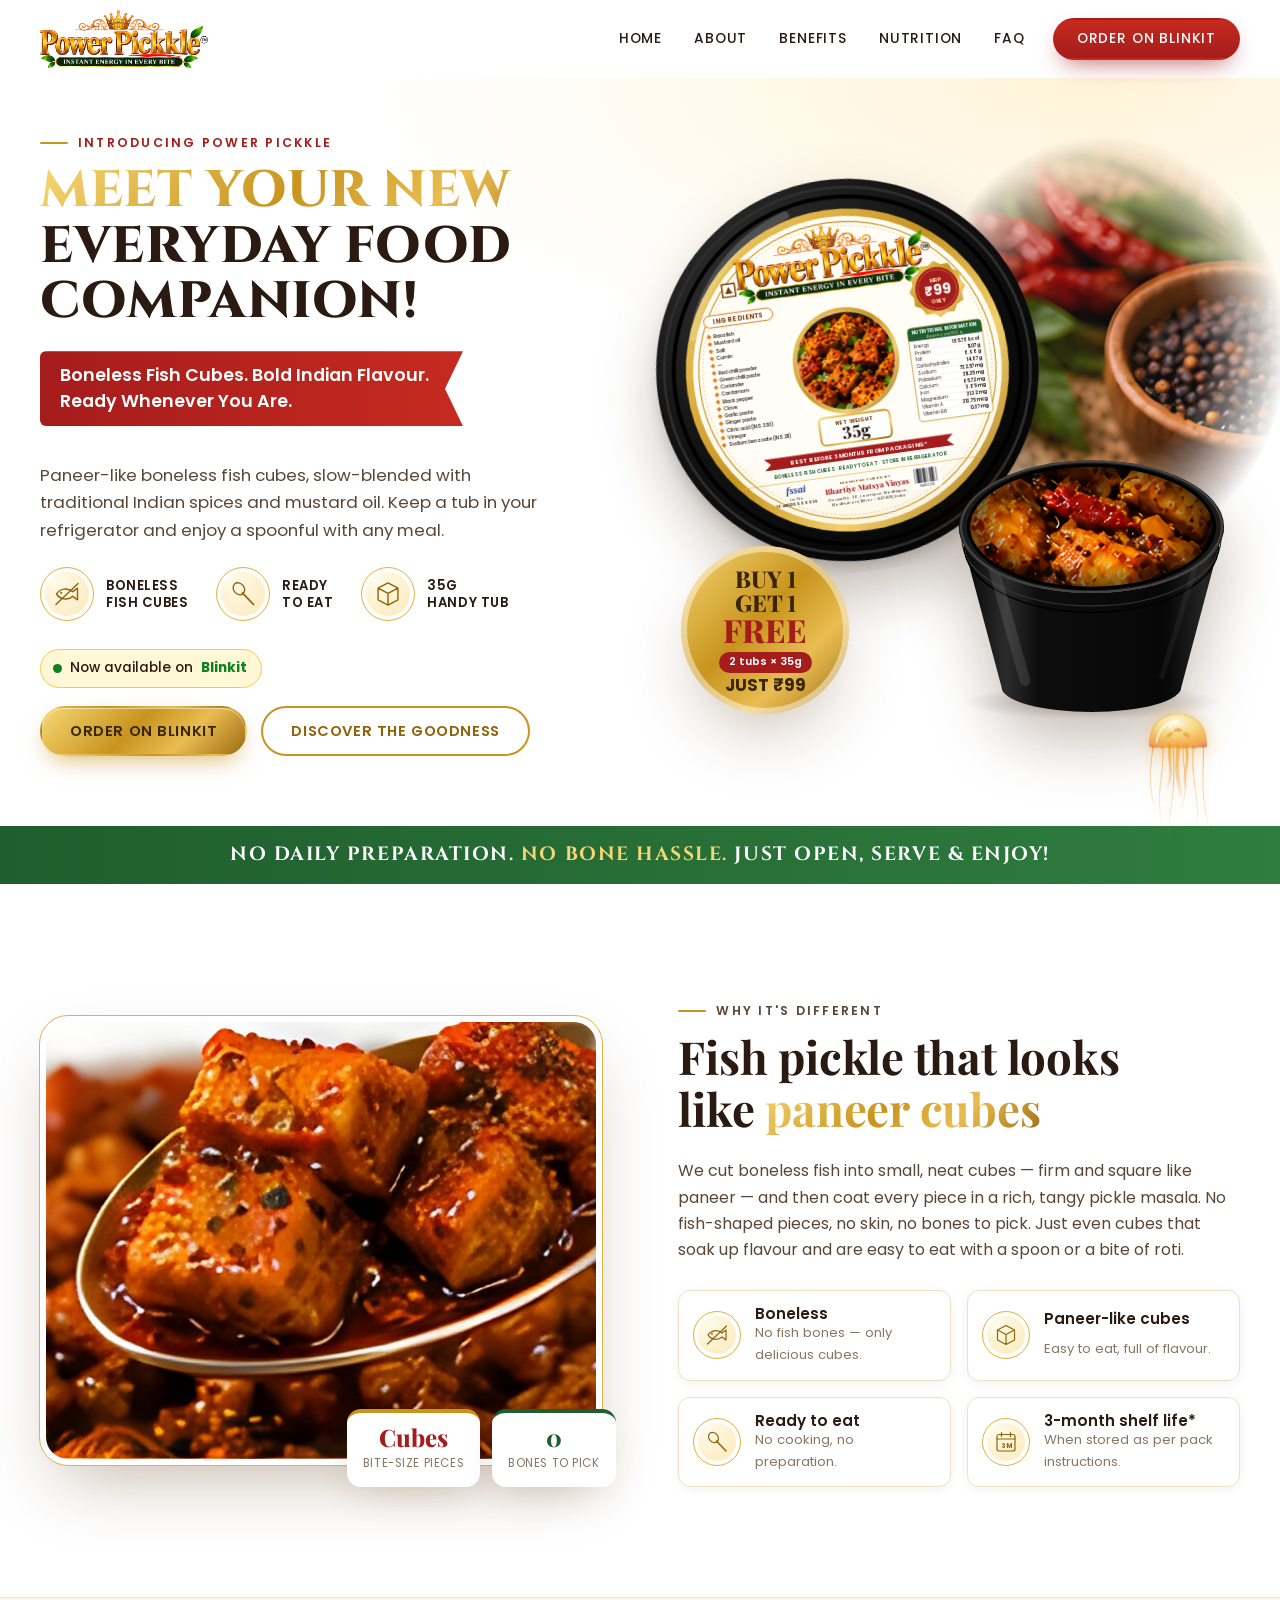
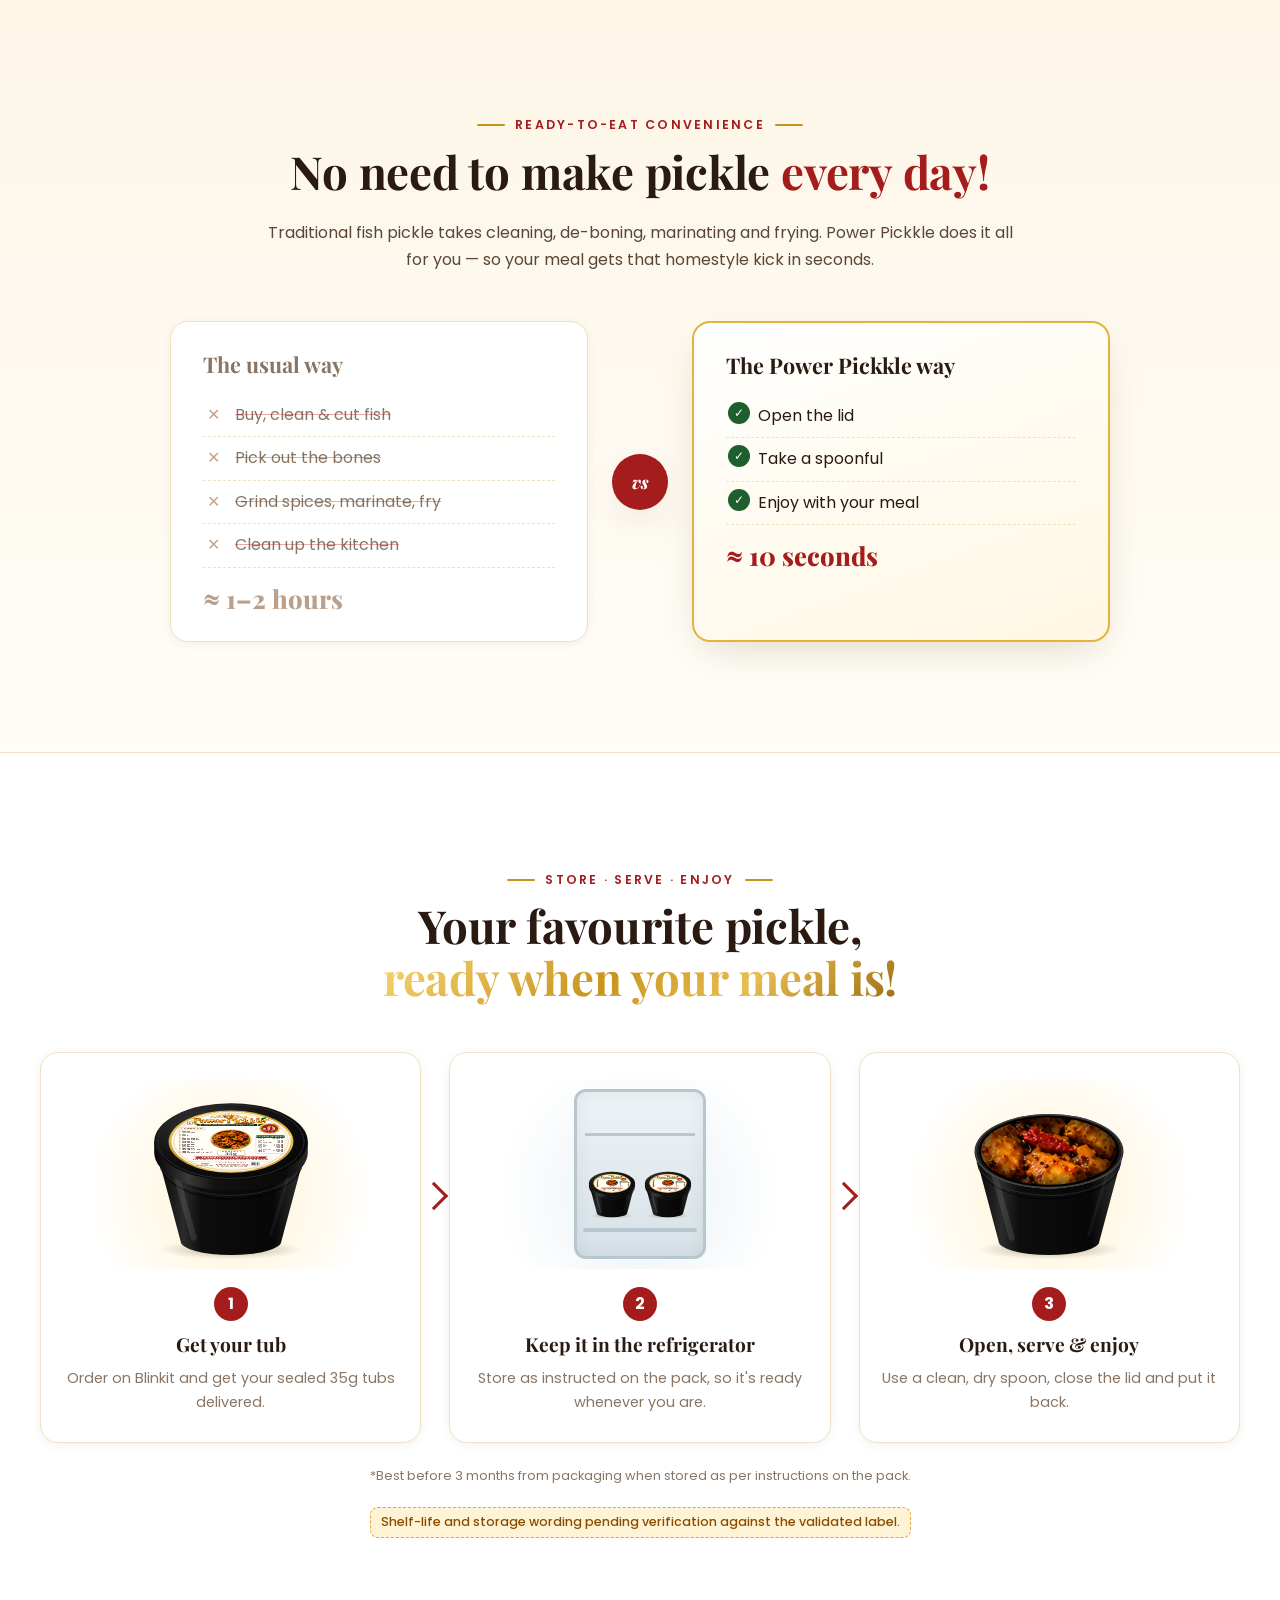
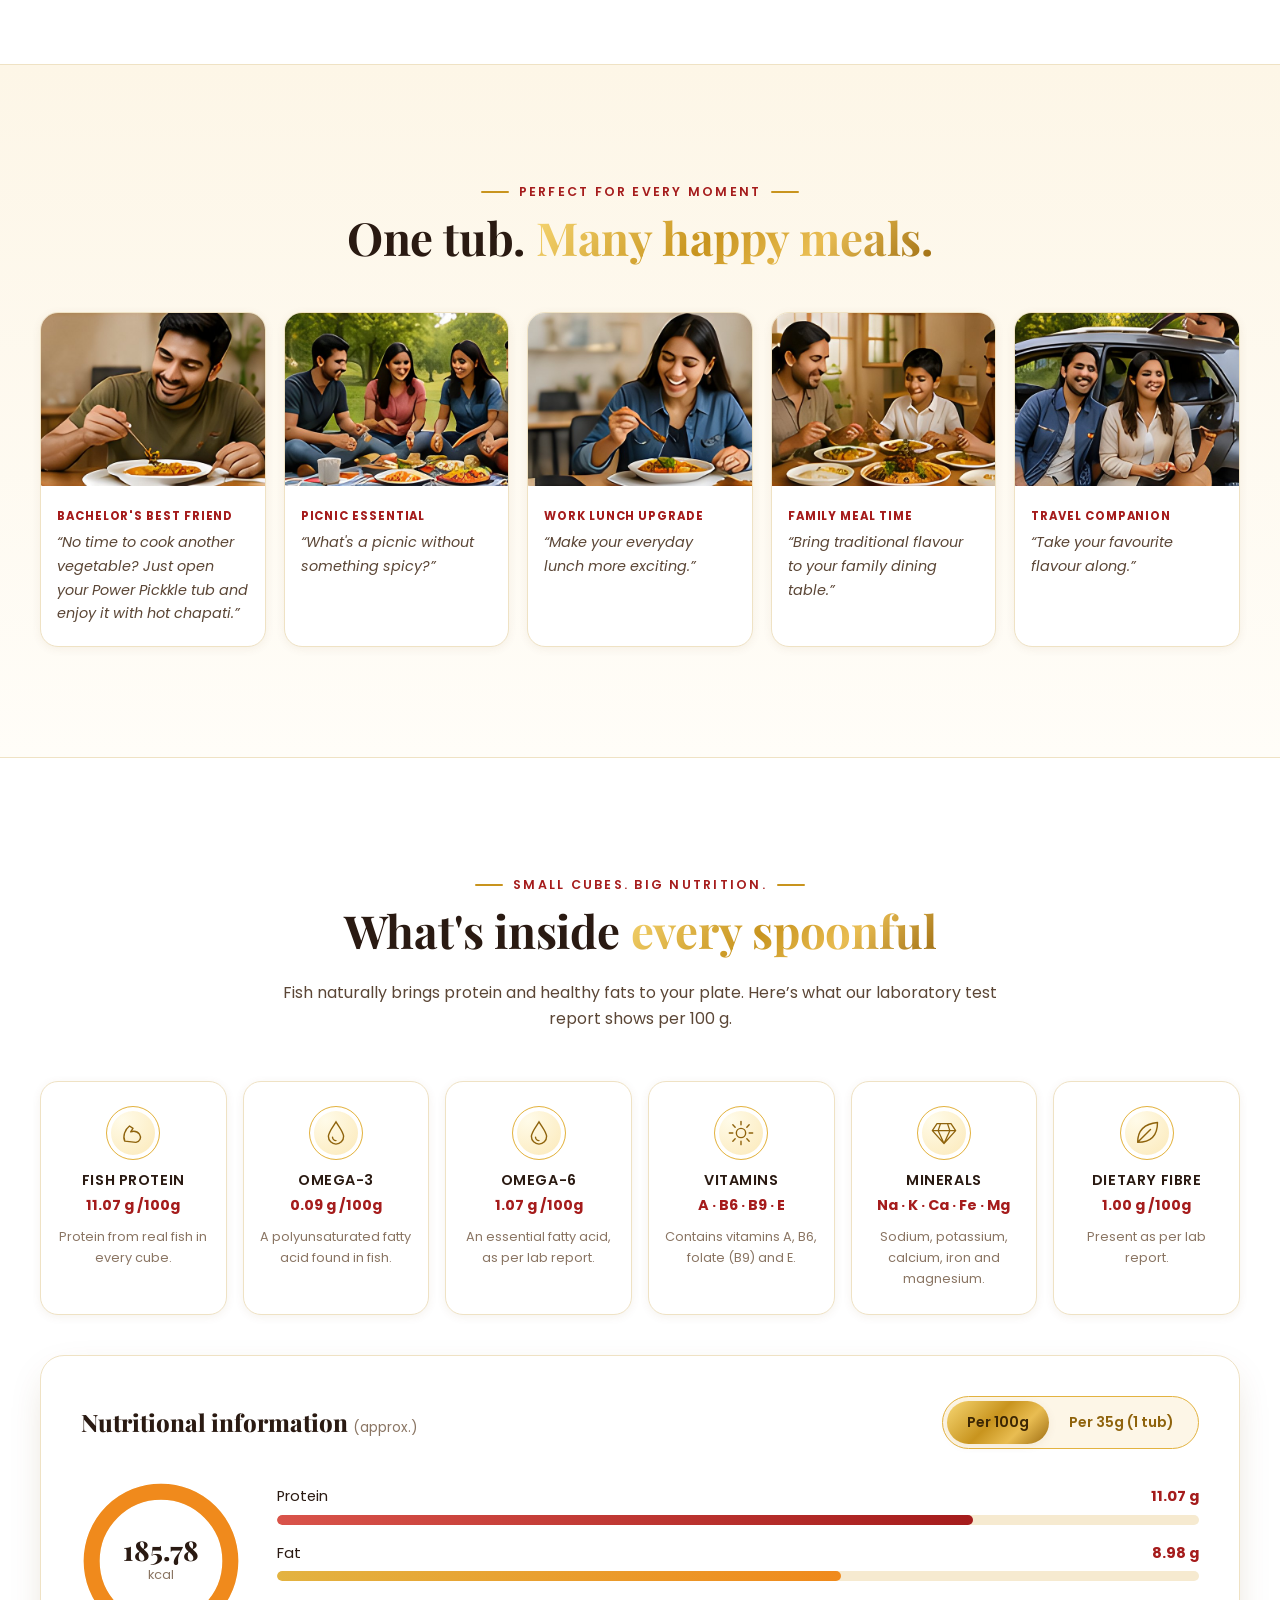
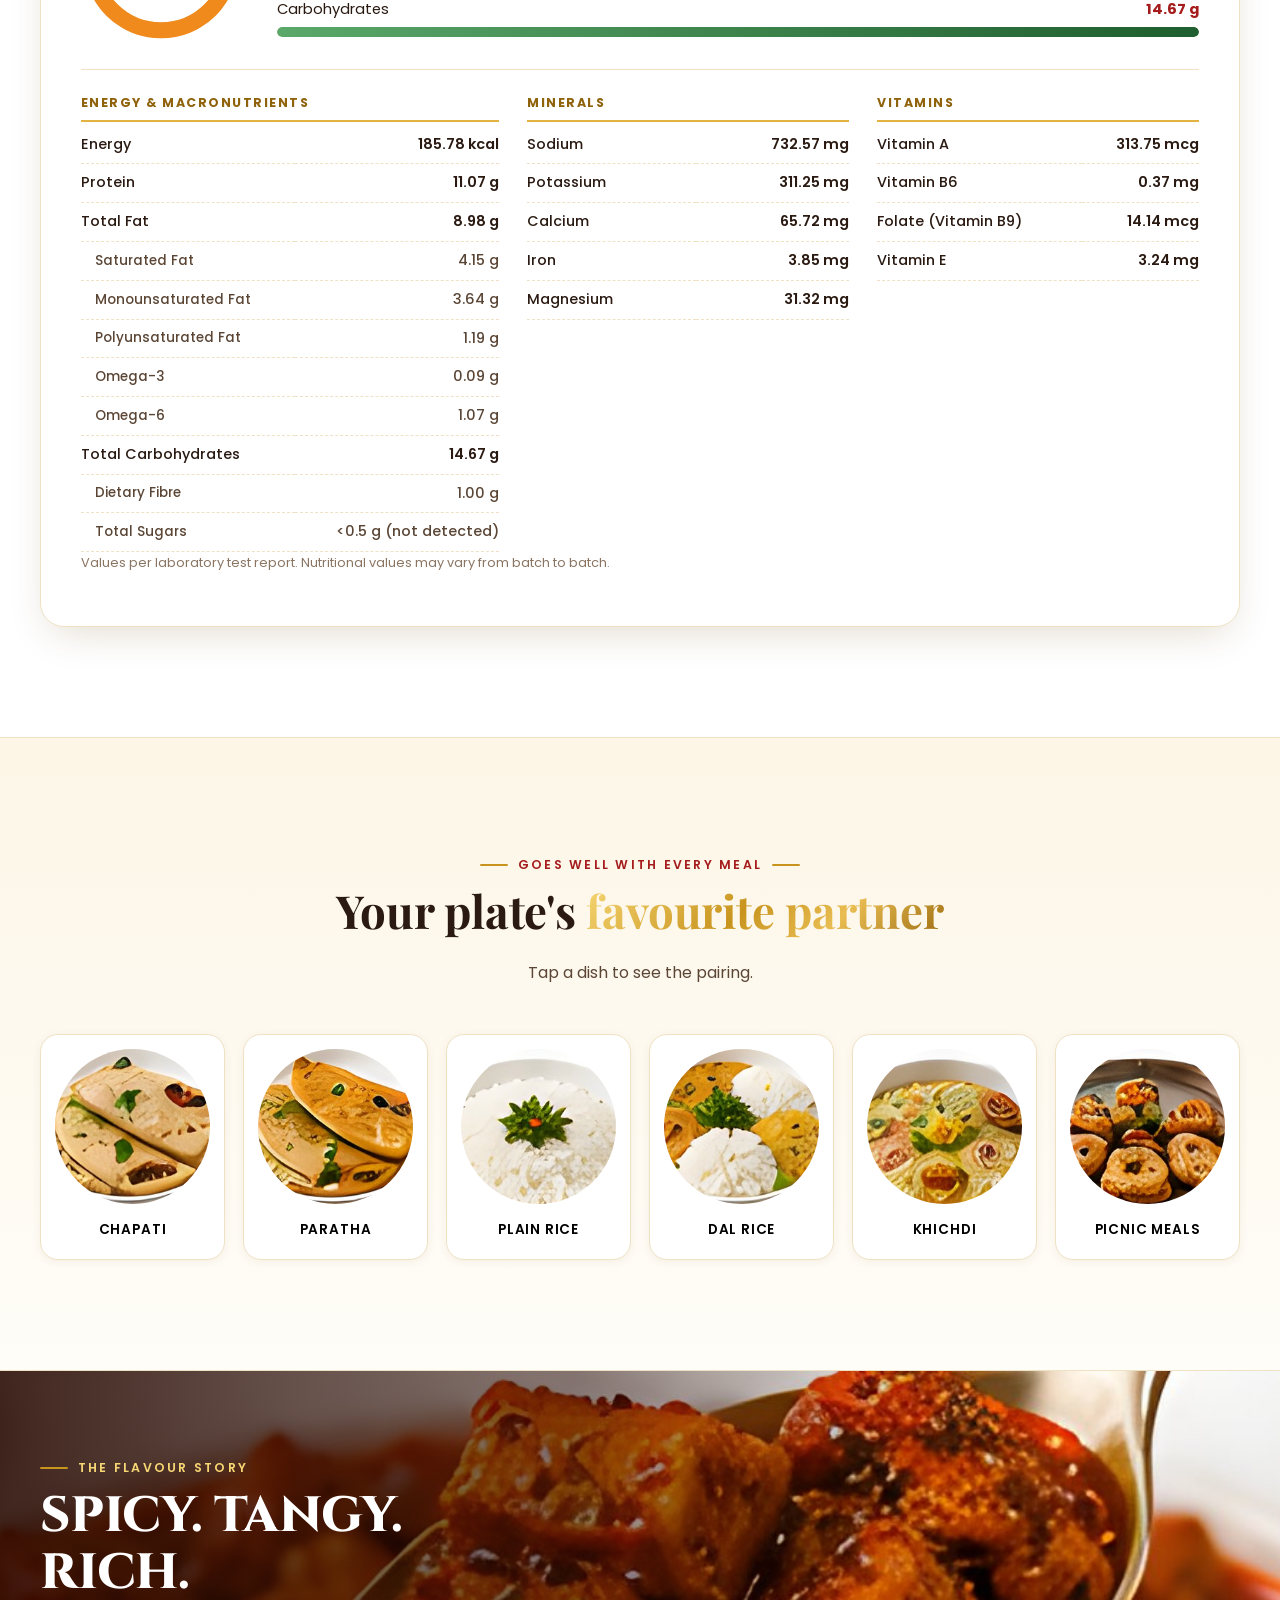
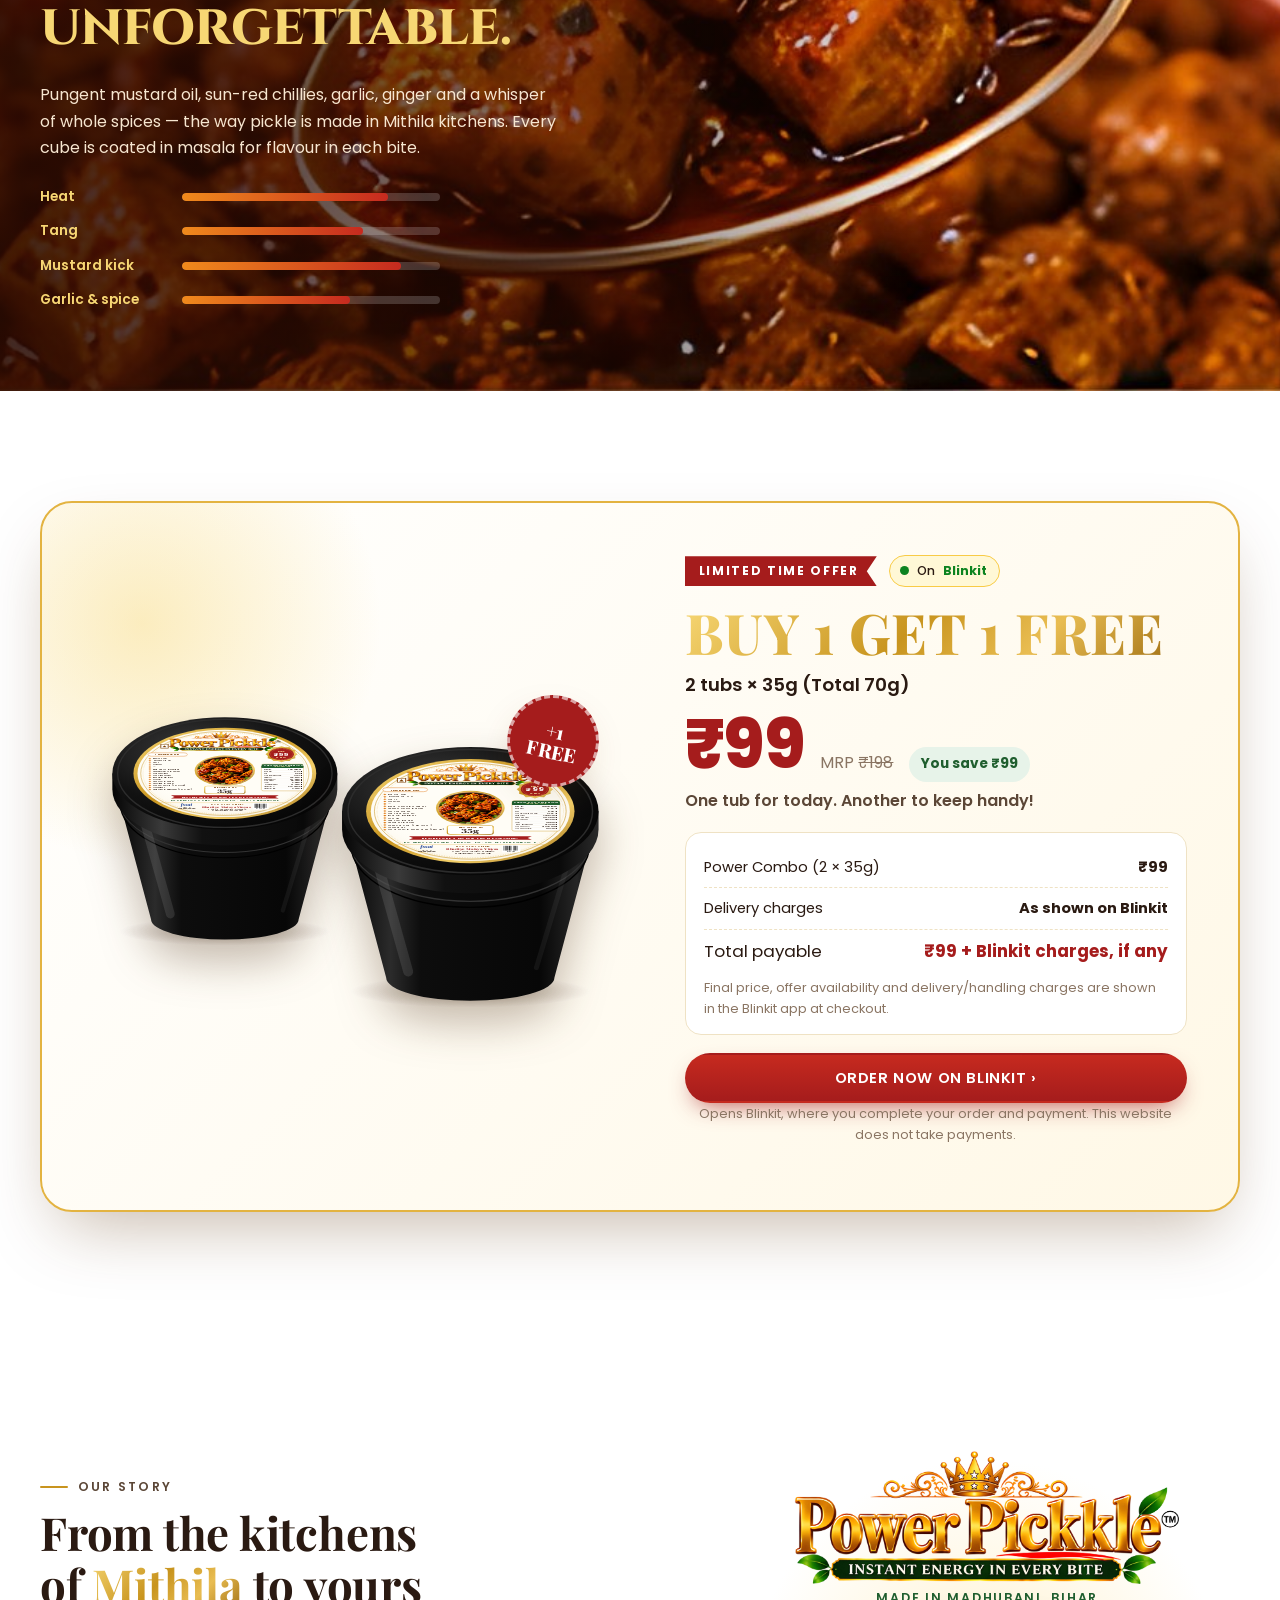
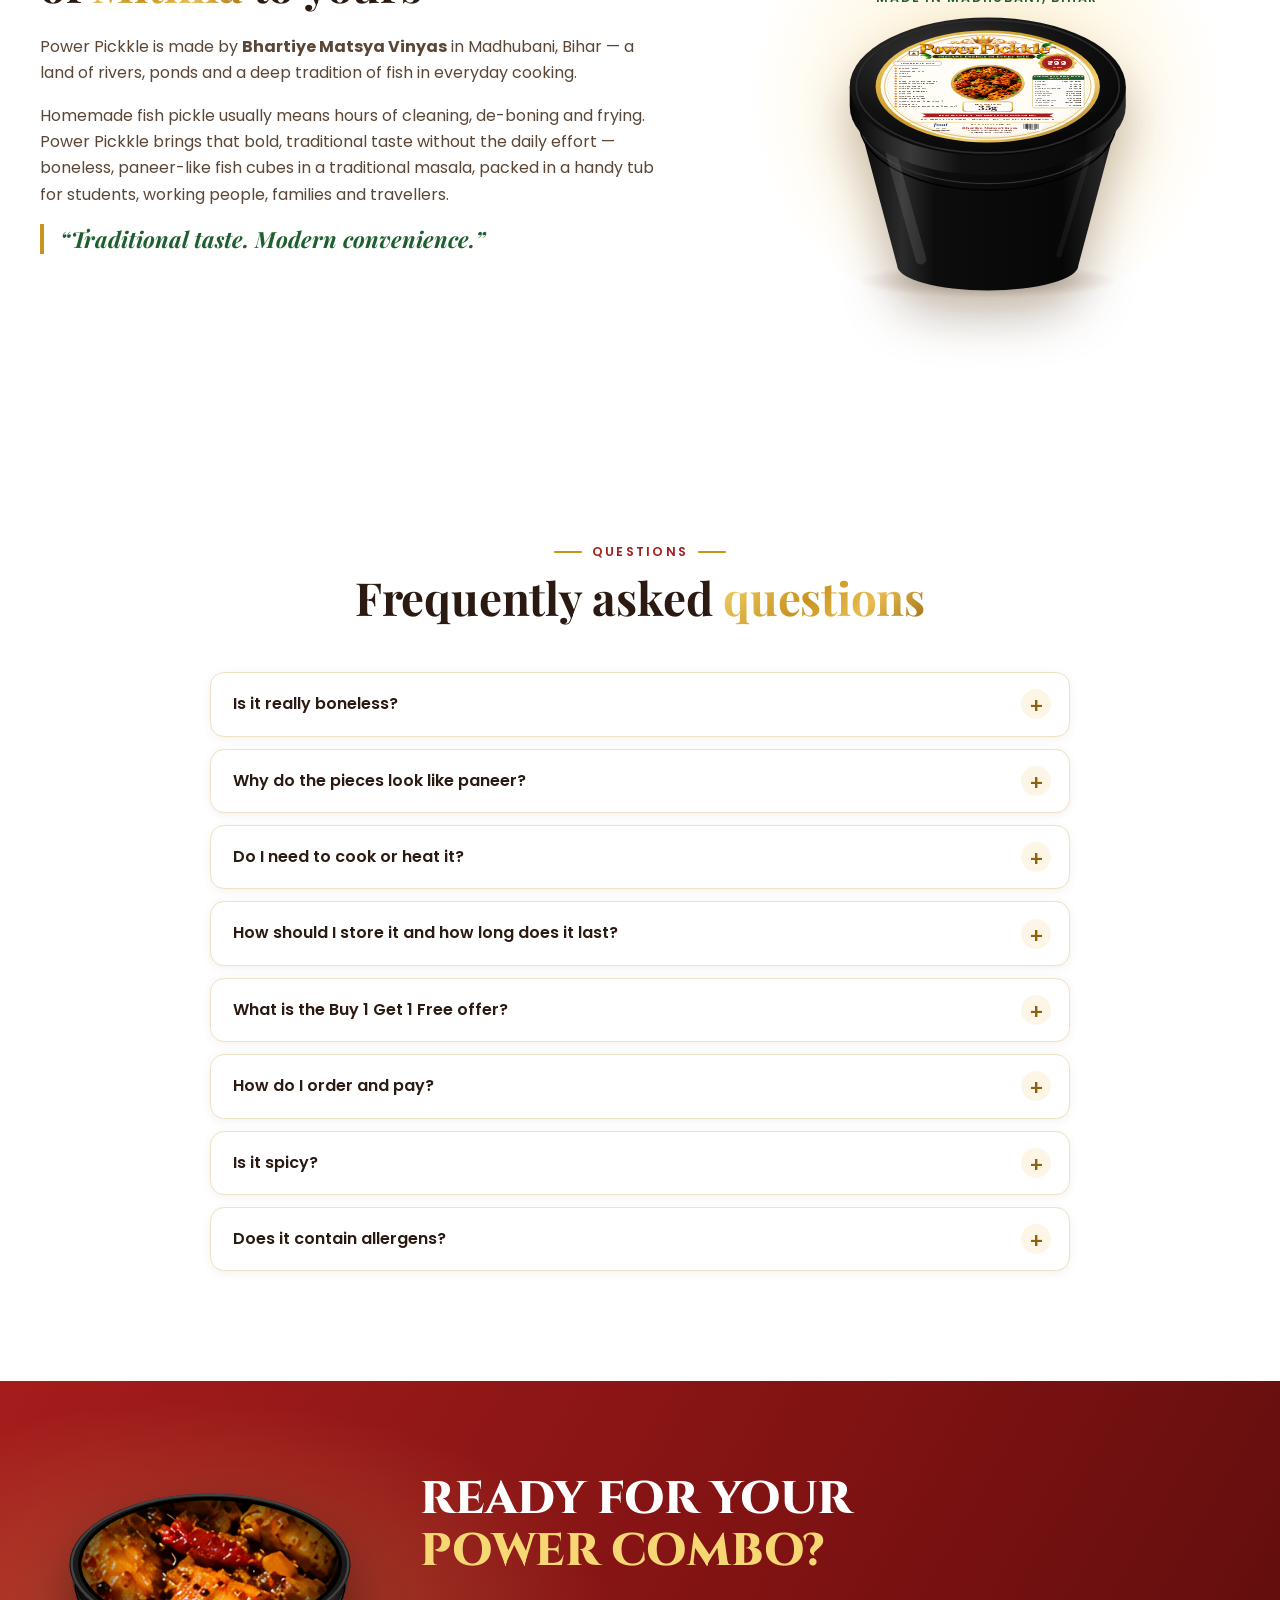
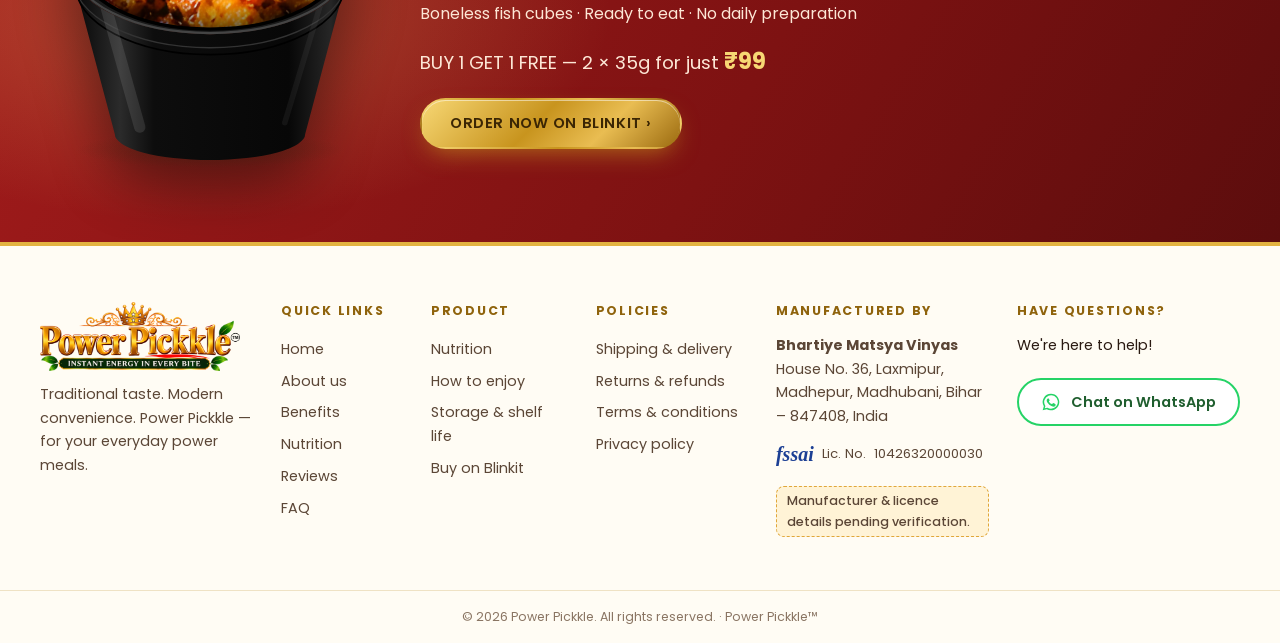
==== commit 68a66f42: "Add swimming jellyfish; remove ingredients section - js/jellyfish.js: decorative jellyfish that swim" ====
--- a/index.html
+++ b/index.html
@@ -345,22 +345,6 @@
   </div>
 </section>
 
-<!-- ============ 14. INGREDIENTS & ALLERGENS ============ -->
-<section class="sec sec-tint" id="ingredients">
-  <div class="wrap ing">
-    <div class="ing-list reveal">
-      <h2>Ingredients</h2>
-      <ul class="chips" id="ingList"></ul>
-      <p class="pending" data-pending="ingredients" hidden>Ingredient list pending verification against the final printed label.</p>
-    </div>
-    <div class="ing-side reveal">
-      <div class="info-card warn"><span class="ic"><svg><use href="#i-warn"/></svg></span><div><h3><span class="nv" aria-hidden="true"></span> <span data-cfg="dietMark">Non-vegetarian</span></h3><p>Contains fish.</p></div></div>
-      <div class="info-card warn"><span class="ic"><svg><use href="#i-fish"/></svg></span><div><h3>Allergen information</h3><p data-cfg="allergens">Contains fish.</p></div></div>
-      <div class="info-card"><span class="ic"><svg><use href="#i-fridge"/></svg></span><div><h3>Storage</h3><p data-cfg="afterOpening">Refrigerate as directed on the pack.</p></div></div>
-    </div>
-  </div>
-</section>
-
 <!-- ============ 15. FAQ ============ -->
 <section class="sec" id="faq">
   <div class="wrap narrow">
@@ -401,7 +385,7 @@
       <p>Traditional taste. Modern convenience. Power Pickkle — for your everyday power meals.</p>
     </div>
     <div><h4>Quick links</h4><a href="#top">Home</a><a href="#story">About us</a><a href="#boneless">Benefits</a><a href="#nutrition">Nutrition</a><a href="#reviews">Reviews</a><a href="#faq">FAQ</a></div>
-    <div><h4>Product</h4><a href="#ingredients">Ingredients</a><a href="#nutrition">Nutrition</a><a href="#steps">How to enjoy</a><a href="#ingredients">Storage &amp; shelf life</a></div>
+    <div><h4>Product</h4><a href="#nutrition">Nutrition</a><a href="#steps">How to enjoy</a><a href="#faq">Storage &amp; shelf life</a><a href="#order">Buy on Blinkit</a></div>
     <div><h4>Policies</h4><a href="policies.html#shipping">Shipping &amp; delivery</a><a href="policies.html#returns">Returns &amp; refunds</a><a href="policies.html#terms">Terms &amp; conditions</a><a href="policies.html#privacy">Privacy policy</a></div>
     <div class="foot-mfr">
       <h4>Manufactured by</h4>
@@ -431,5 +415,6 @@
 <script src="js/config.js"></script>
 <script src="js/tub.js"></script>
 <script src="js/main.js"></script>
+<script src="js/jellyfish.js"></script>
 </body>
 </html>
--- a/css/style.css
+++ b/css/style.css
@@ -472,3 +472,9 @@
 /* carousel slides per view (kept in sync with perView() in main.js) */
 @media (max-width: 999px) { .rev { flex-basis: calc((100% - 22px) / 2); } }
 @media (max-width: 679px) { .rev { flex-basis: 100%; } }
+
+/* swimming jellyfish (js/jellyfish.js) */
+.jelly { position: fixed; left: 0; top: 0; width: 120px; height: 230px; transform-origin: 60px 34px; pointer-events: none; z-index: 45; will-change: transform; filter: drop-shadow(0 6px 14px rgba(240, 138, 28, .35)) drop-shadow(0 0 10px rgba(247, 215, 116, .45)); }
+.jelly svg { display: block; overflow: visible; }
+body.menu-open .jelly { opacity: 0; transition: opacity .2s; }
+@media print { .jelly { display: none; } }
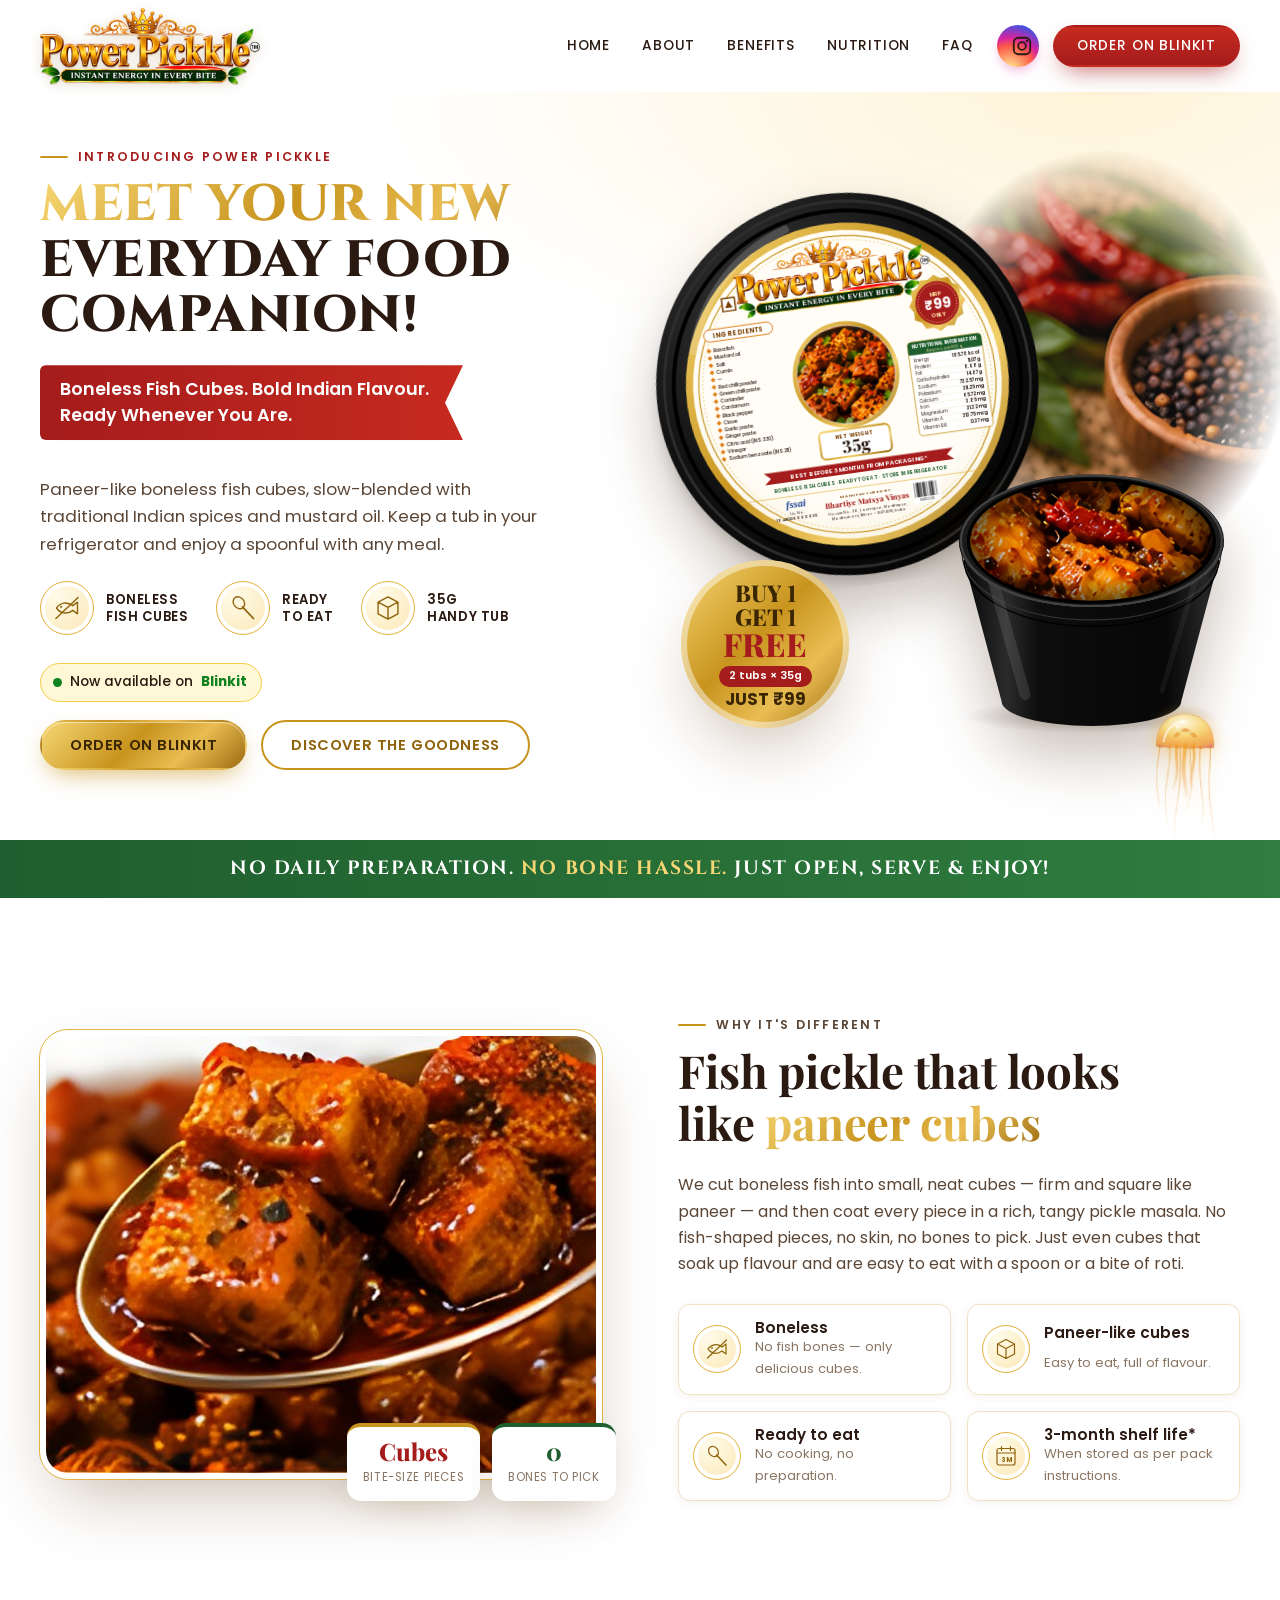
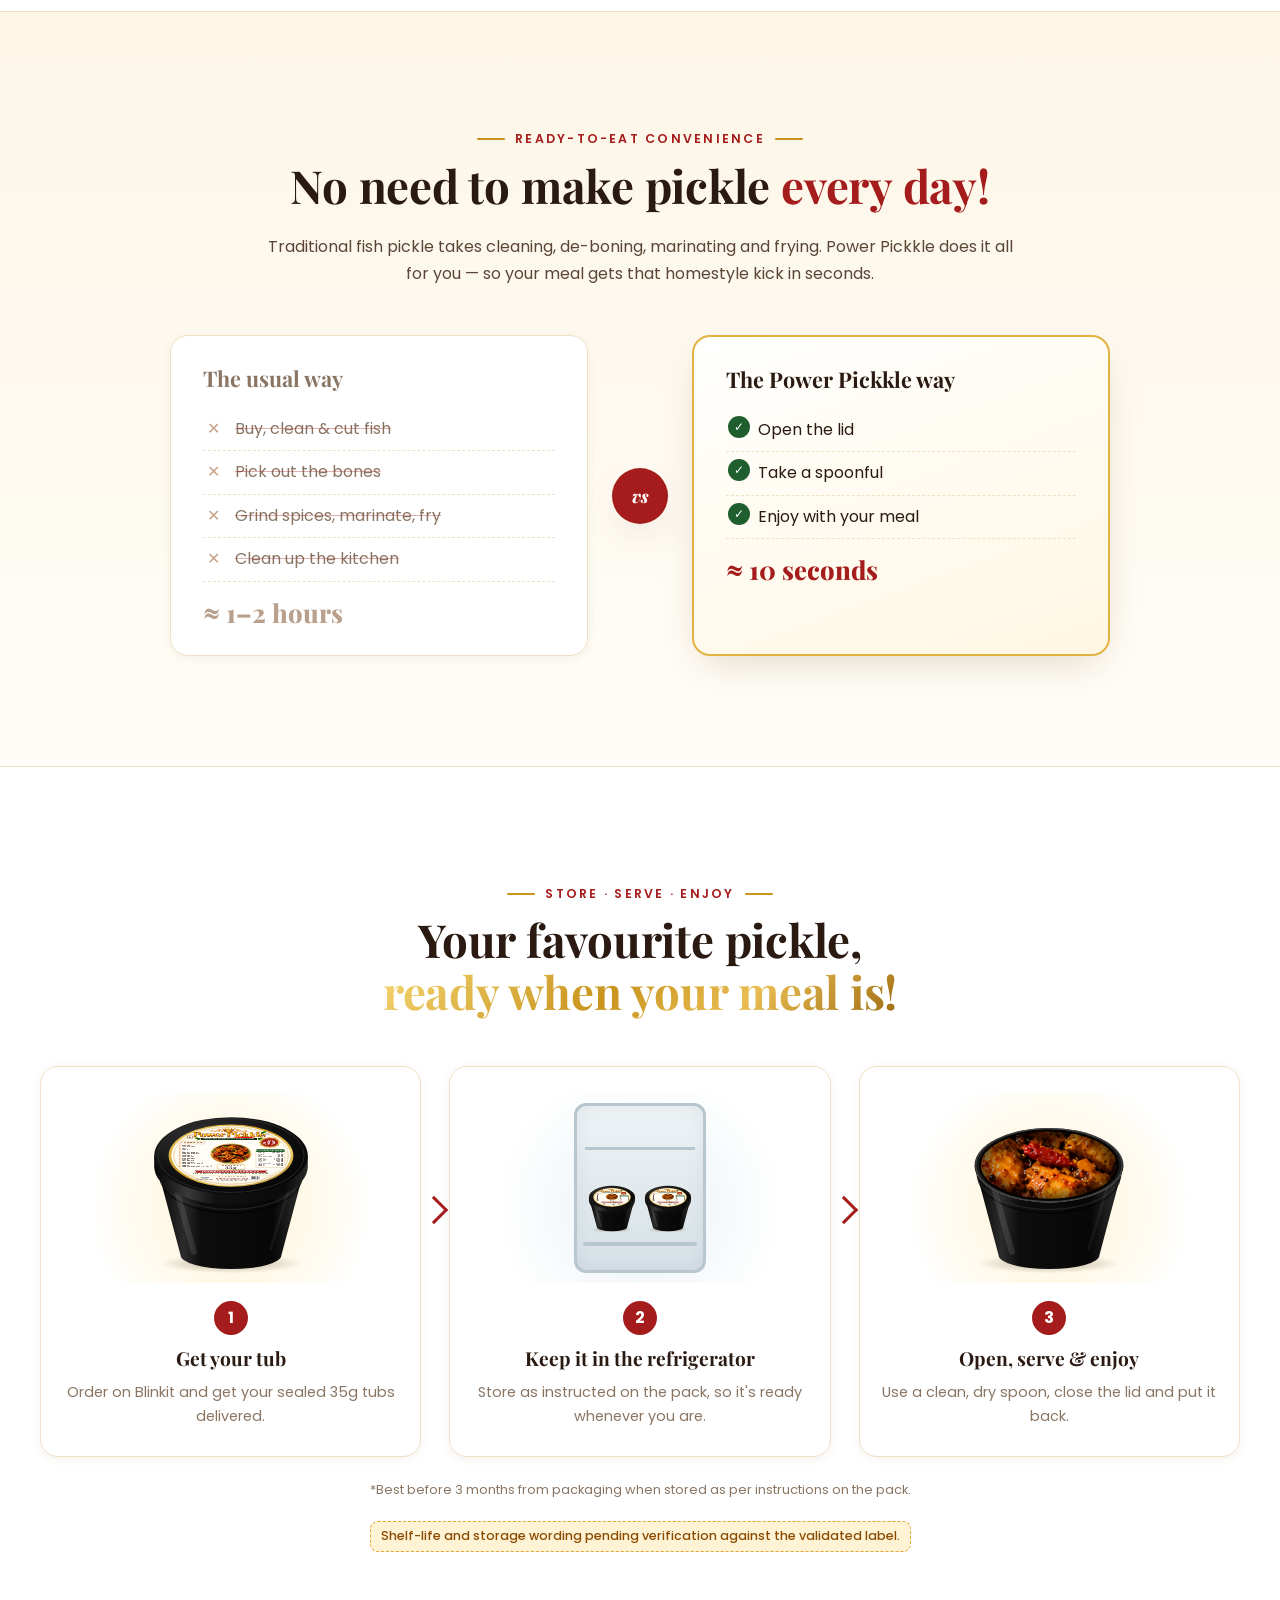
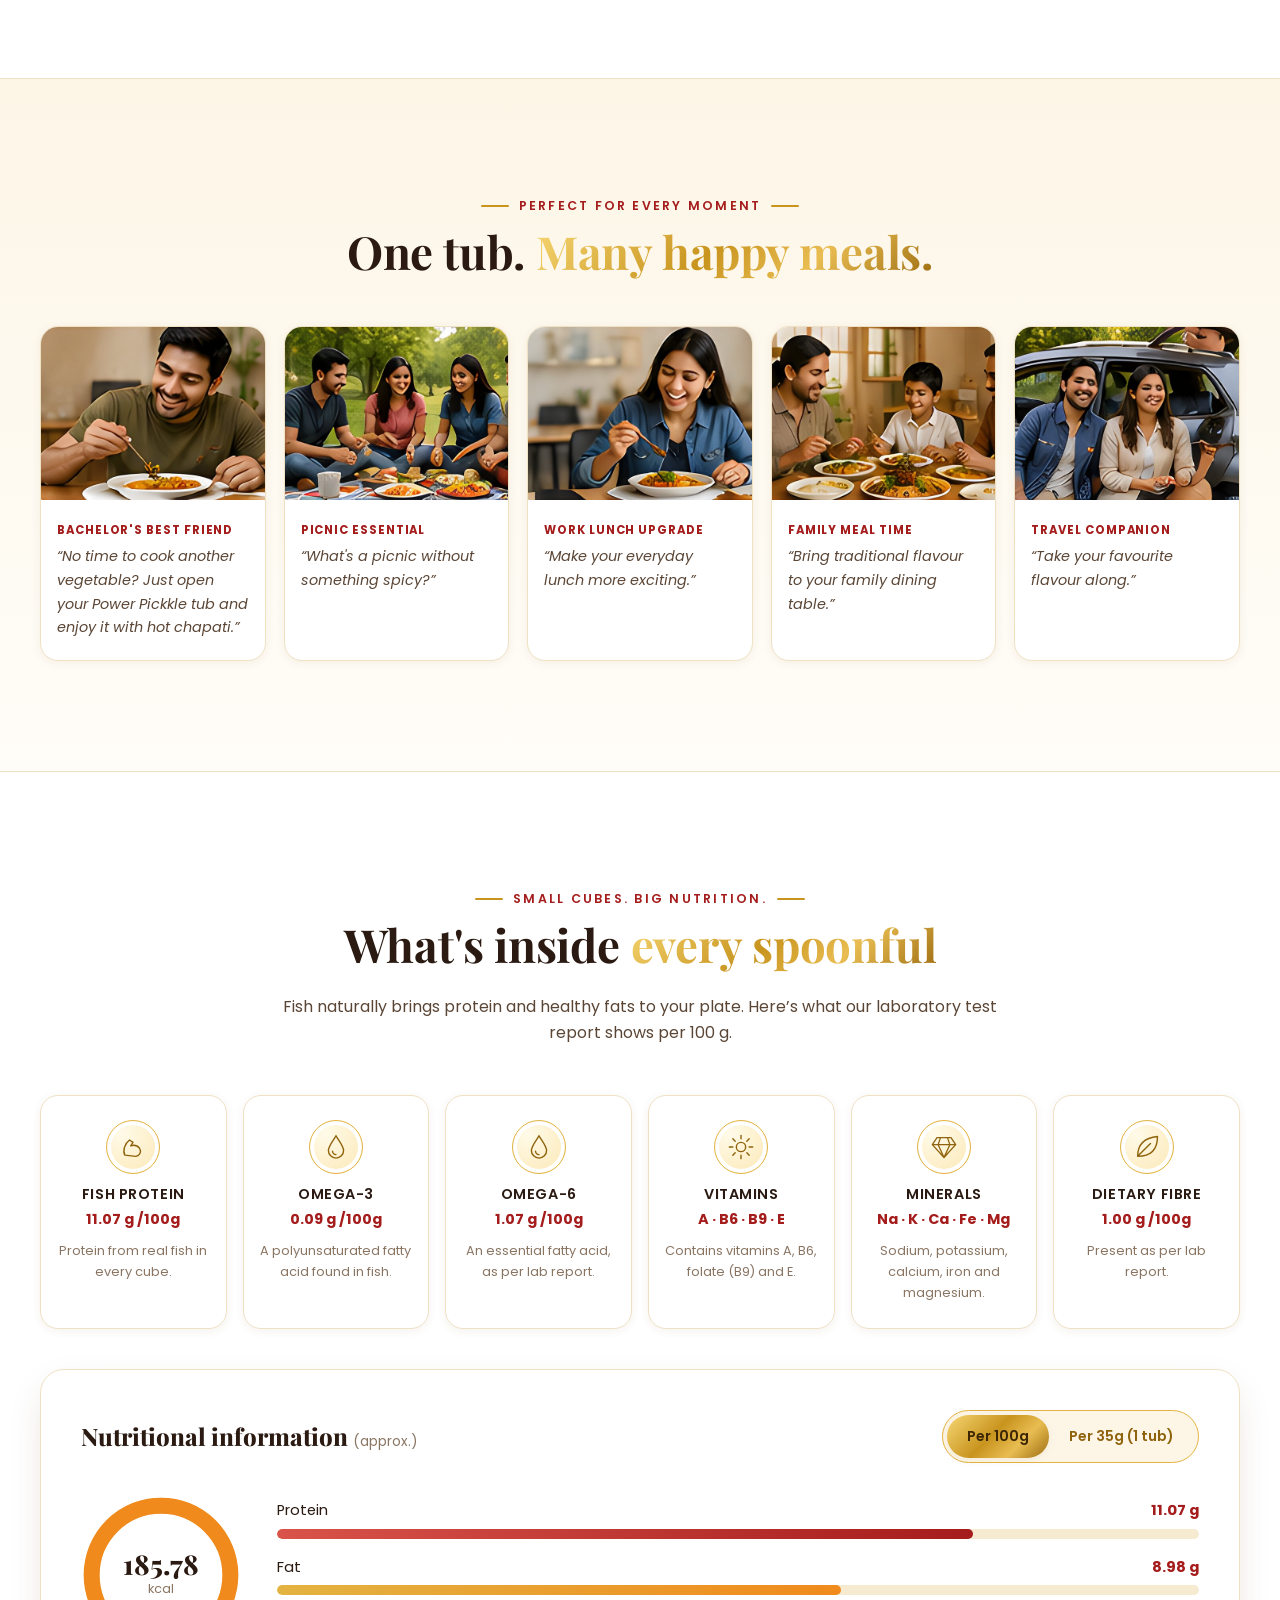
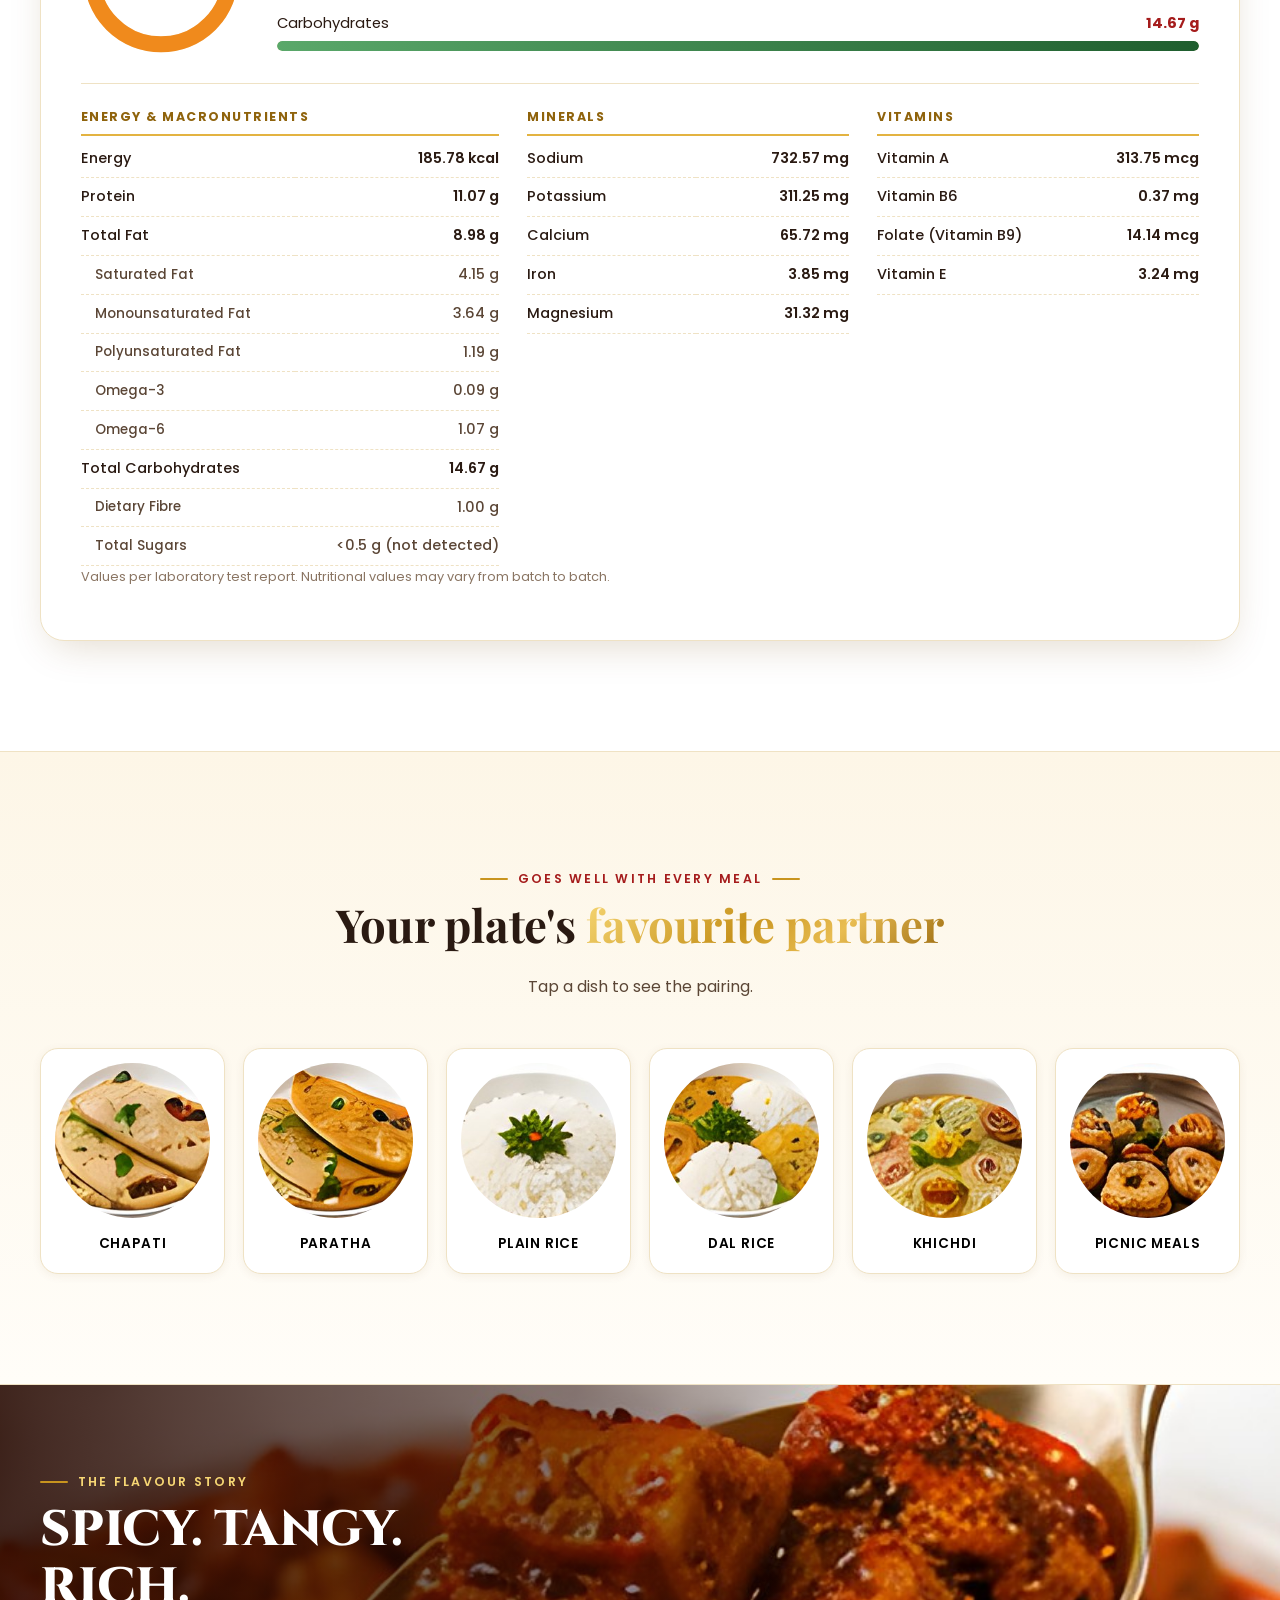
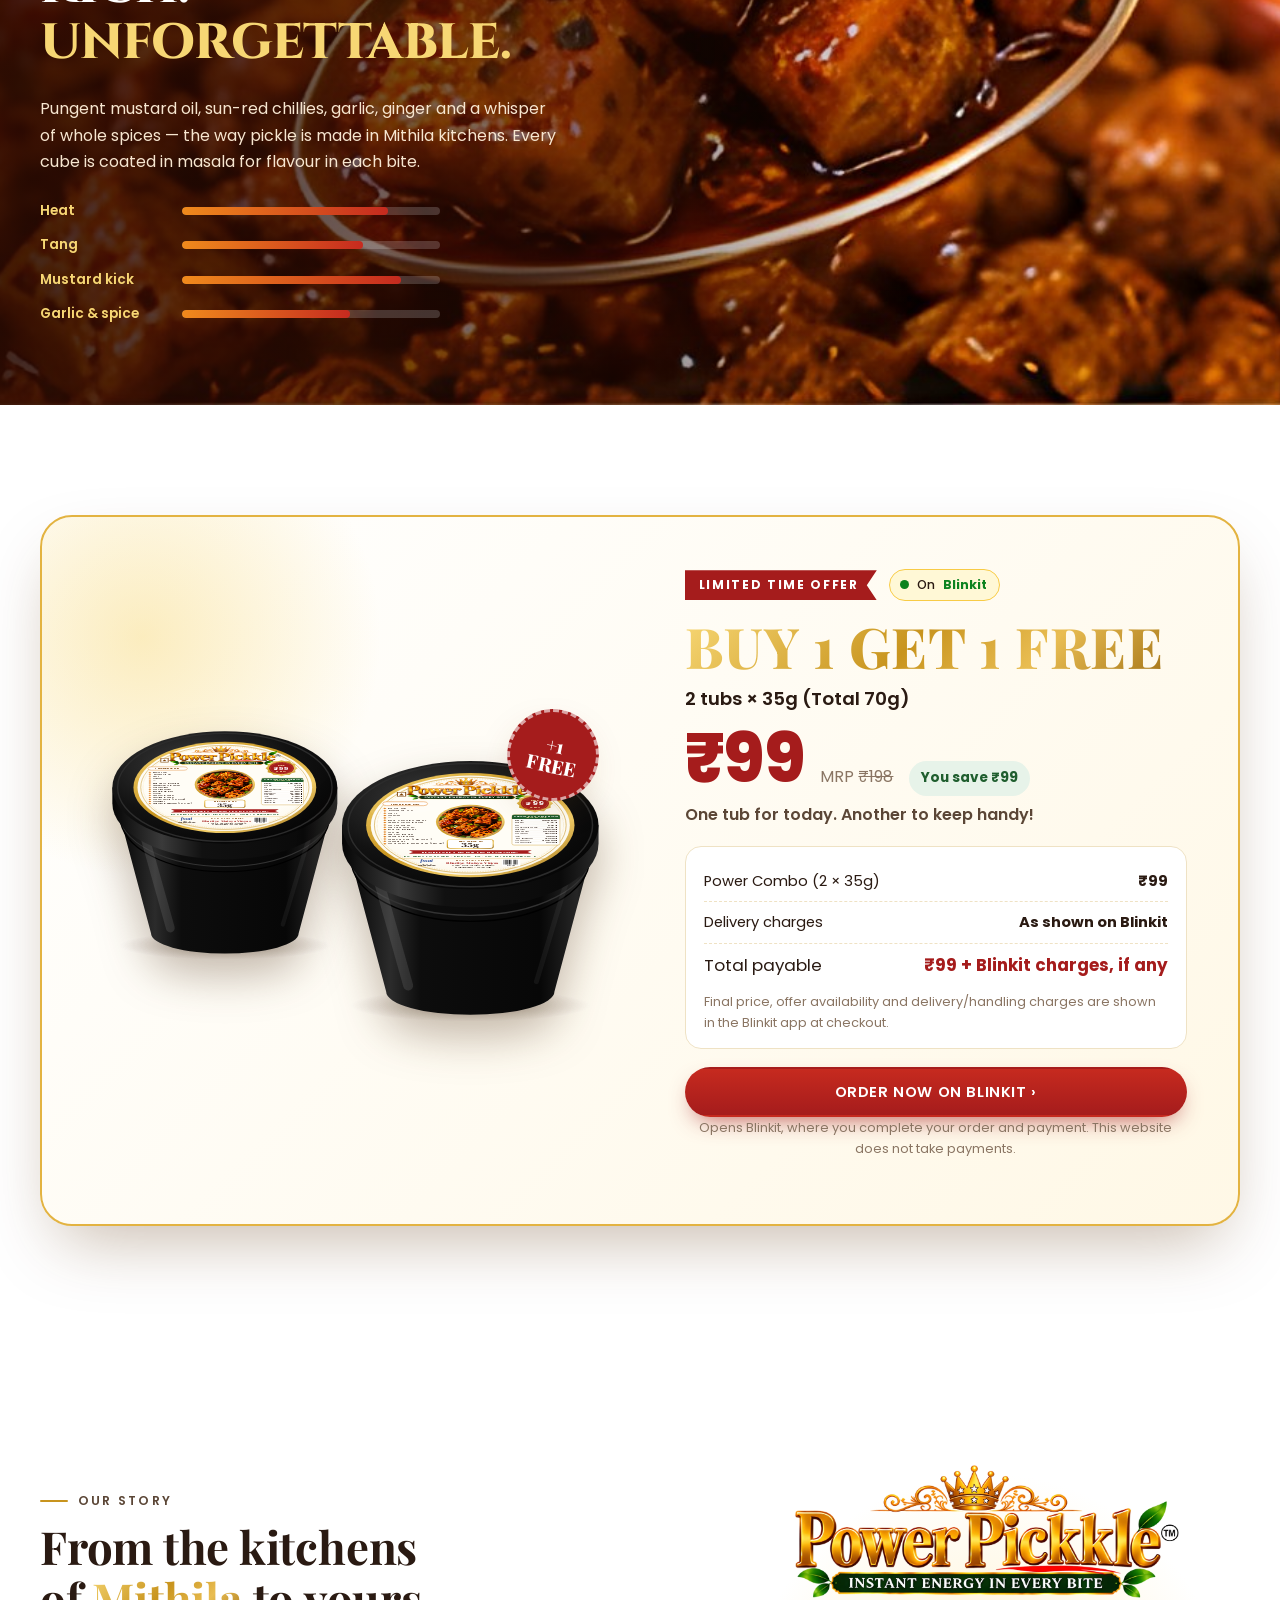
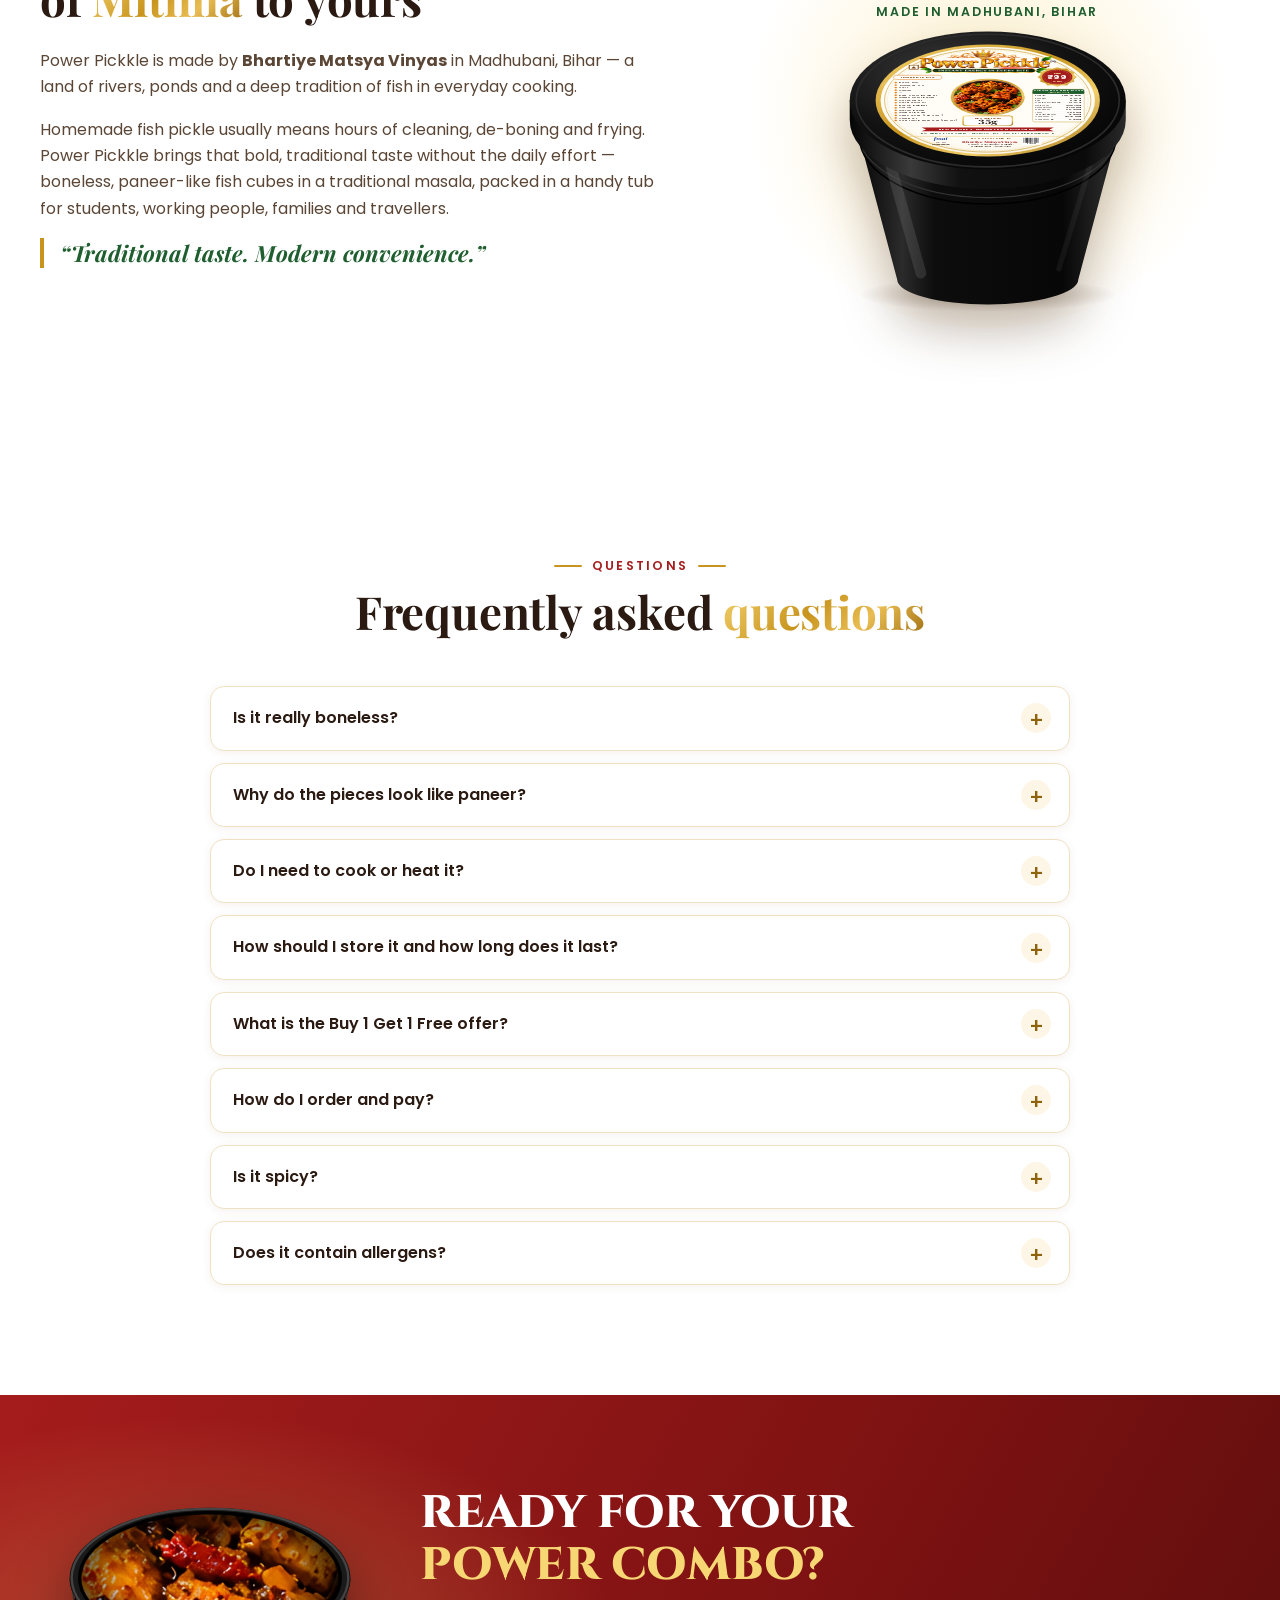
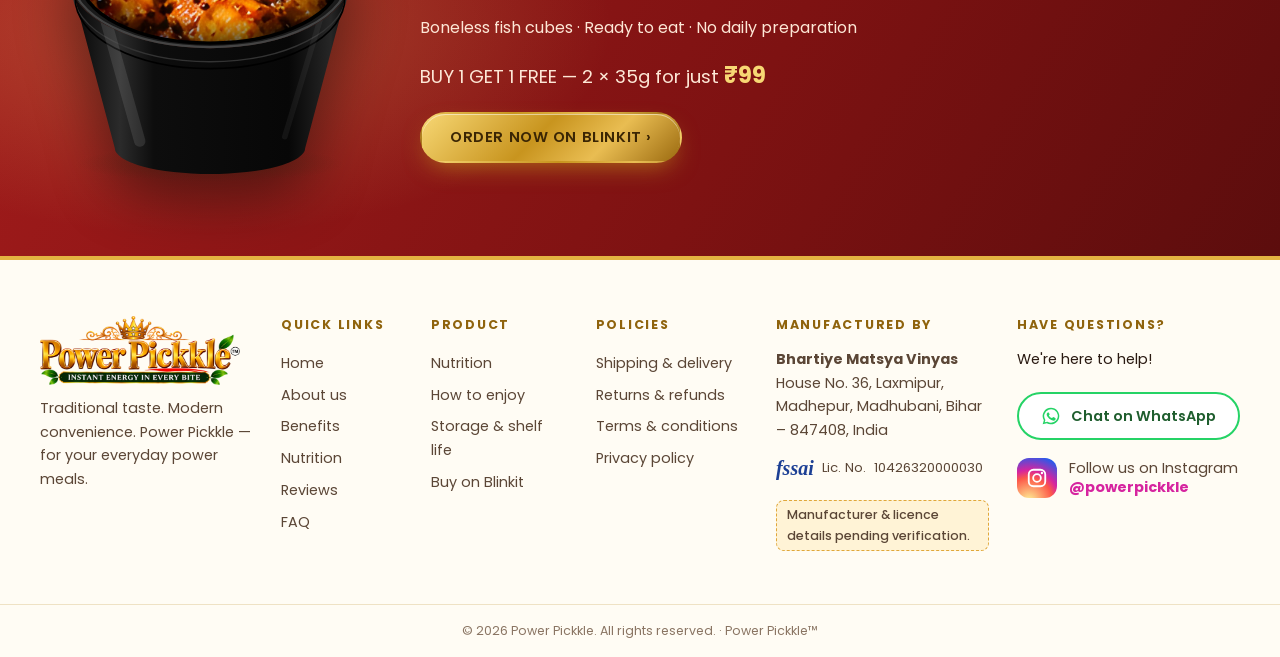
==== commit c4103113: "Natural jellyfish motion, clearer logo, Instagram link - Jellyfish stays upright and swims like a re" ====
--- a/index.html
+++ b/index.html
@@ -42,6 +42,7 @@
     <symbol id="i-plus" viewBox="0 0 24 24"><path d="M12 5v14M5 12h14" stroke="currentColor" stroke-width="2.4" stroke-linecap="round"/></symbol>
     <symbol id="i-warn" viewBox="0 0 48 48"><path d="M24 5 45 42H3z" fill="none" stroke="currentColor" stroke-width="2.4" stroke-linejoin="round"/><path d="M24 18v12M24 35v1" stroke="currentColor" stroke-width="3" stroke-linecap="round"/></symbol>
     <symbol id="i-truck" viewBox="0 0 48 48"><path d="M3 12h26v20H3zM29 20h9l7 7v5H29z" fill="none" stroke="currentColor" stroke-width="2.4" stroke-linejoin="round"/><circle cx="12" cy="35" r="4" fill="#fff" stroke="currentColor" stroke-width="2.4"/><circle cx="37" cy="35" r="4" fill="#fff" stroke="currentColor" stroke-width="2.4"/></symbol>
+    <symbol id="i-insta" viewBox="0 0 24 24"><rect x="3" y="3" width="18" height="18" rx="5.2" fill="none" stroke="currentColor" stroke-width="2"/><circle cx="12" cy="12" r="4.2" fill="none" stroke="currentColor" stroke-width="2"/><circle cx="17.4" cy="6.6" r="1.3" fill="currentColor"/></symbol>
     <symbol id="i-mail" viewBox="0 0 24 24"><rect x="3" y="5" width="18" height="14" rx="2" fill="none" stroke="currentColor" stroke-width="2"/><path d="m3 7 9 6 9-6" fill="none" stroke="currentColor" stroke-width="2"/></symbol>
   </defs>
 </svg>
@@ -57,6 +58,7 @@
       <a href="#nutrition">Nutrition</a>
       <a href="#reviews">Reviews</a>
       <a href="#faq">FAQ</a>
+      <a href="#" class="nav-insta" data-insta target="_blank" rel="noopener" aria-label="Power Pickkle on Instagram" hidden><svg aria-hidden="true"><use href="#i-insta"/></svg><span>Instagram</span></a>
       <a href="#order" class="btn btn-red nav-cta" data-order>Order on Blinkit</a>
     </nav>
     <button class="burger" id="burger" aria-label="Open menu" aria-expanded="false" aria-controls="nav"><span></span><span></span><span></span></button>
@@ -397,6 +399,7 @@
       <h4>Have questions?</h4>
       <p>We're here to help!</p>
       <a href="#" class="btn btn-wa" data-order data-help><svg class="wa"><use href="#i-wa"/></svg> Chat on WhatsApp</a>
+      <a href="#" class="insta-link" data-insta target="_blank" rel="noopener" hidden><span class="insta-ic"><svg aria-hidden="true"><use href="#i-insta"/></svg></span><span>Follow us on Instagram<br><b data-insta-handle>@powerpickkle</b></span></a>
       <a href="#" class="mail" id="mailLink" hidden><svg><use href="#i-mail"/></svg> <span></span></a>
     </div>
   </div>
--- a/css/style.css
+++ b/css/style.css
@@ -29,7 +29,7 @@
   --royal: "Cinzel", "Trajan Pro", Georgia, serif;
   --body: "Poppins", system-ui, -apple-system, "Segoe UI", sans-serif;
   --gold-grad: linear-gradient(135deg, #f7d774 0%, #c8941e 45%, #e9bd52 70%, #9c6b10 100%);
-  --header-h: 78px;
+  --header-h: 92px;
   color-scheme: light;
 }
 
@@ -80,7 +80,18 @@
 .site-header { position: sticky; top: 0; z-index: 50; background: rgba(255,255,255,.92); backdrop-filter: saturate(1.4) blur(10px); -webkit-backdrop-filter: saturate(1.4) blur(10px); transition: box-shadow .25s; }
 .site-header.scrolled { box-shadow: 0 6px 24px -14px rgba(90, 50, 5, .4); }
 .header-in { height: var(--header-h); display: flex; align-items: center; justify-content: space-between; gap: 20px; }
-.logo img { height: 58px; width: auto; }
+.logo { display: block; flex: none; }
+.logo img { height: 76px; width: auto; filter: drop-shadow(0 1px 0 rgba(120, 70, 0, .35)) drop-shadow(0 2px 6px rgba(120, 70, 0, .18)); image-rendering: auto; }
+.nav-insta { display: inline-grid; place-items: center; width: 42px; height: 42px; border-radius: 50%; margin-left: 6px; color: #fff; text-decoration: none; background: radial-gradient(circle at 30% 107%, #fdf497 0%, #fd5949 45%, #d6249f 60%, #285aeb 90%); box-shadow: 0 6px 14px -6px rgba(214, 36, 159, .6); transition: transform .2s; }
+.nav-insta:hover { transform: translateY(-2px) scale(1.05); }
+.nav-insta svg { width: 22px; height: 22px; }
+.nav-insta span { display: none; }
+.nav a.nav-insta::after { display: none; }
+.nav-insta[hidden], .insta-link[hidden] { display: none !important; }
+.insta-link { display: flex !important; align-items: center; gap: 12px; margin: 4px 0 10px; text-decoration: none; line-height: 1.3; }
+.insta-link b { color: #d6249f; }
+.insta-ic { flex: none; display: grid; place-items: center; width: 40px; height: 40px; border-radius: 12px; color: #fff; background: radial-gradient(circle at 30% 107%, #fdf497 0%, #fd5949 45%, #d6249f 60%, #285aeb 90%); }
+.insta-ic svg { width: 22px; height: 22px; }
 .nav { display: flex; align-items: center; gap: 4px; }
 .nav a { text-decoration: none; font-weight: 500; font-size: .86rem; letter-spacing: .06em; text-transform: uppercase; padding: 10px 14px; border-radius: 999px; color: var(--ink); position: relative; }
 .nav a:not(.btn)::after { content: ""; position: absolute; left: 14px; right: 14px; bottom: 4px; height: 2px; background: var(--gold); transform: scaleX(0); transition: transform .25s; }
@@ -402,8 +413,10 @@
   .pair-grid { grid-template-columns: repeat(3, 1fr); }
 }
 @media (max-width: 960px) {
-  :root { --header-h: 68px; }
-  .logo img { height: 48px; }
+  :root { --header-h: 76px; }
+  .logo img { height: 60px; }
+  .nav a.nav-insta { display: flex; width: auto; height: auto; margin: 14px 0 0; border-radius: 999px; padding: 14px; gap: 10px; justify-content: center; font-size: 1rem; border: 0; }
+  .nav-insta span { display: inline; text-transform: none; letter-spacing: 0; font-weight: 600; }
   .burger { display: block; z-index: 2; }
   .nav { position: fixed; inset: var(--header-h) 0 0 0; background: #fff; flex-direction: column; align-items: stretch; padding: 20px 16px 40px; gap: 2px; transform: translateY(-12px); opacity: 0; pointer-events: none; transition: transform .3s cubic-bezier(.2,.7,.2,1), opacity .25s, visibility 0s .3s; overflow-y: auto; visibility: hidden; }
   .nav.open { transform: none; opacity: 1; pointer-events: auto; visibility: visible; transition-delay: 0s; }
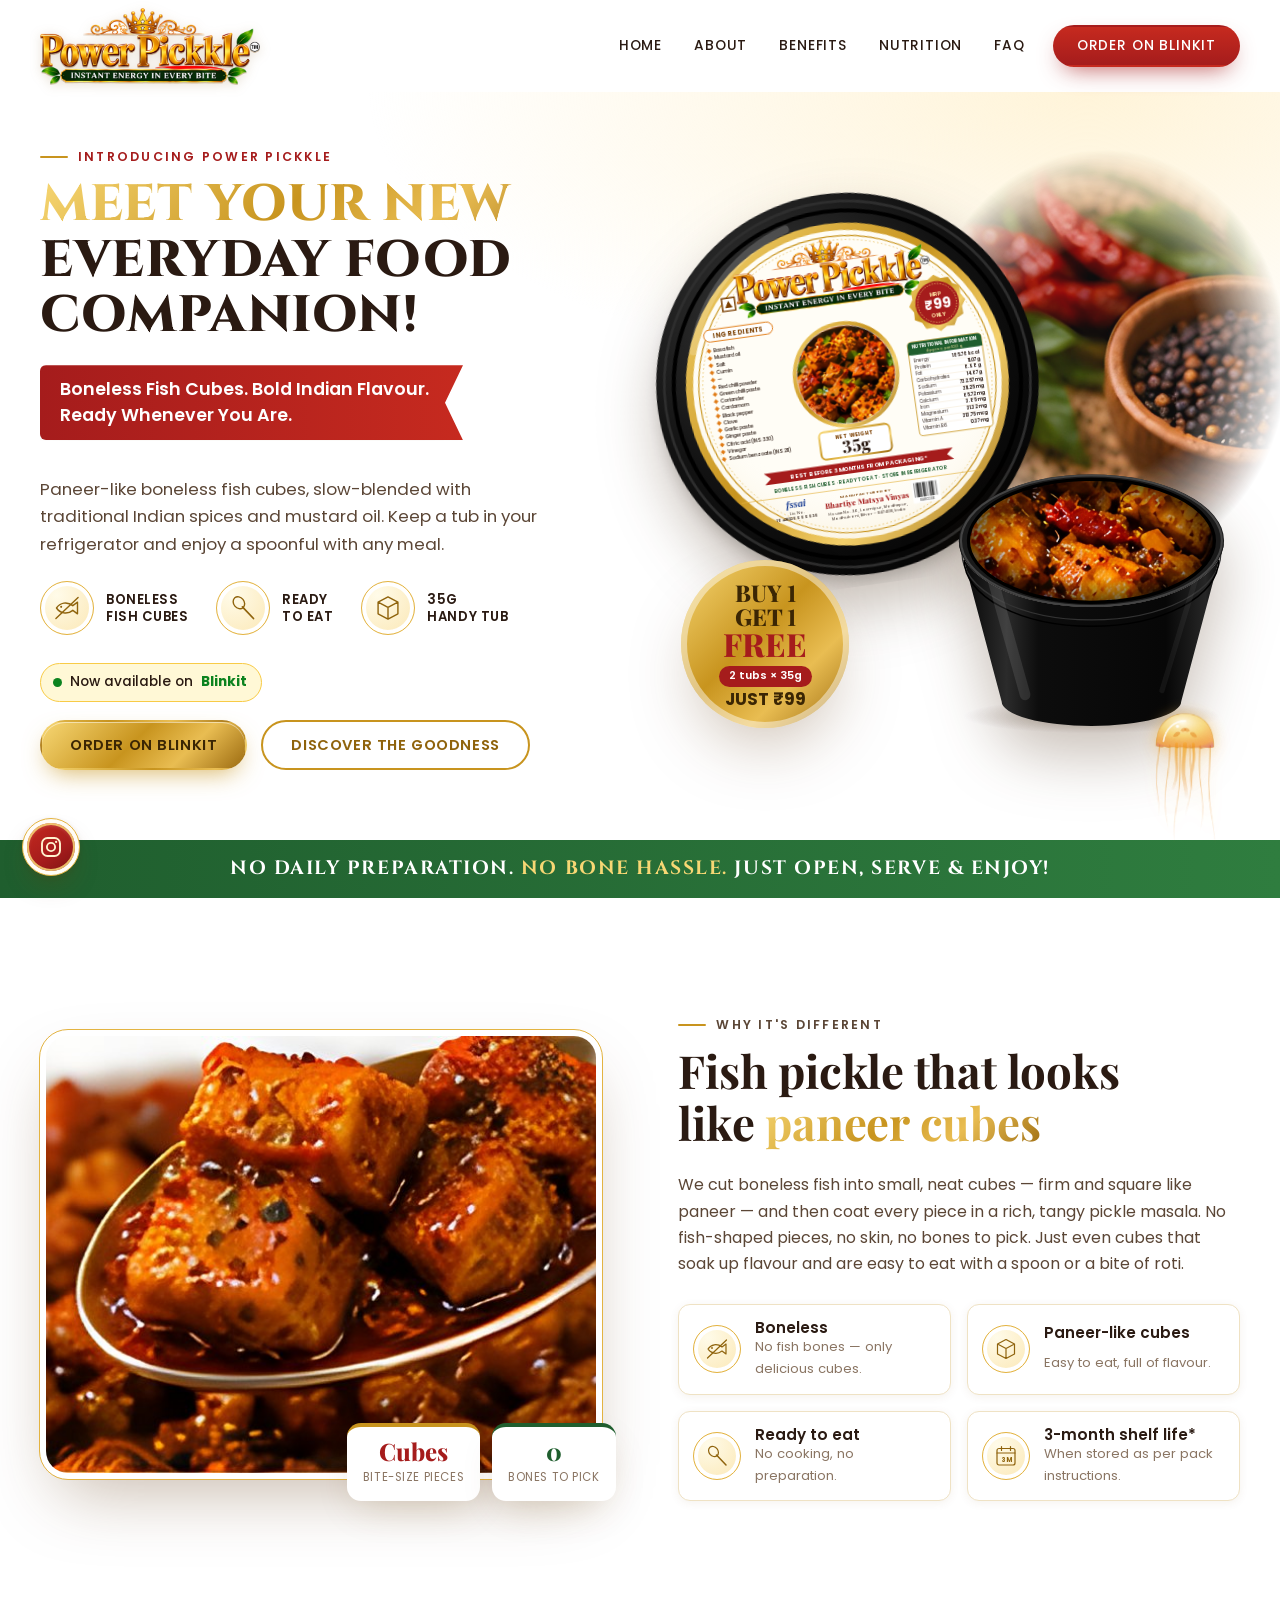
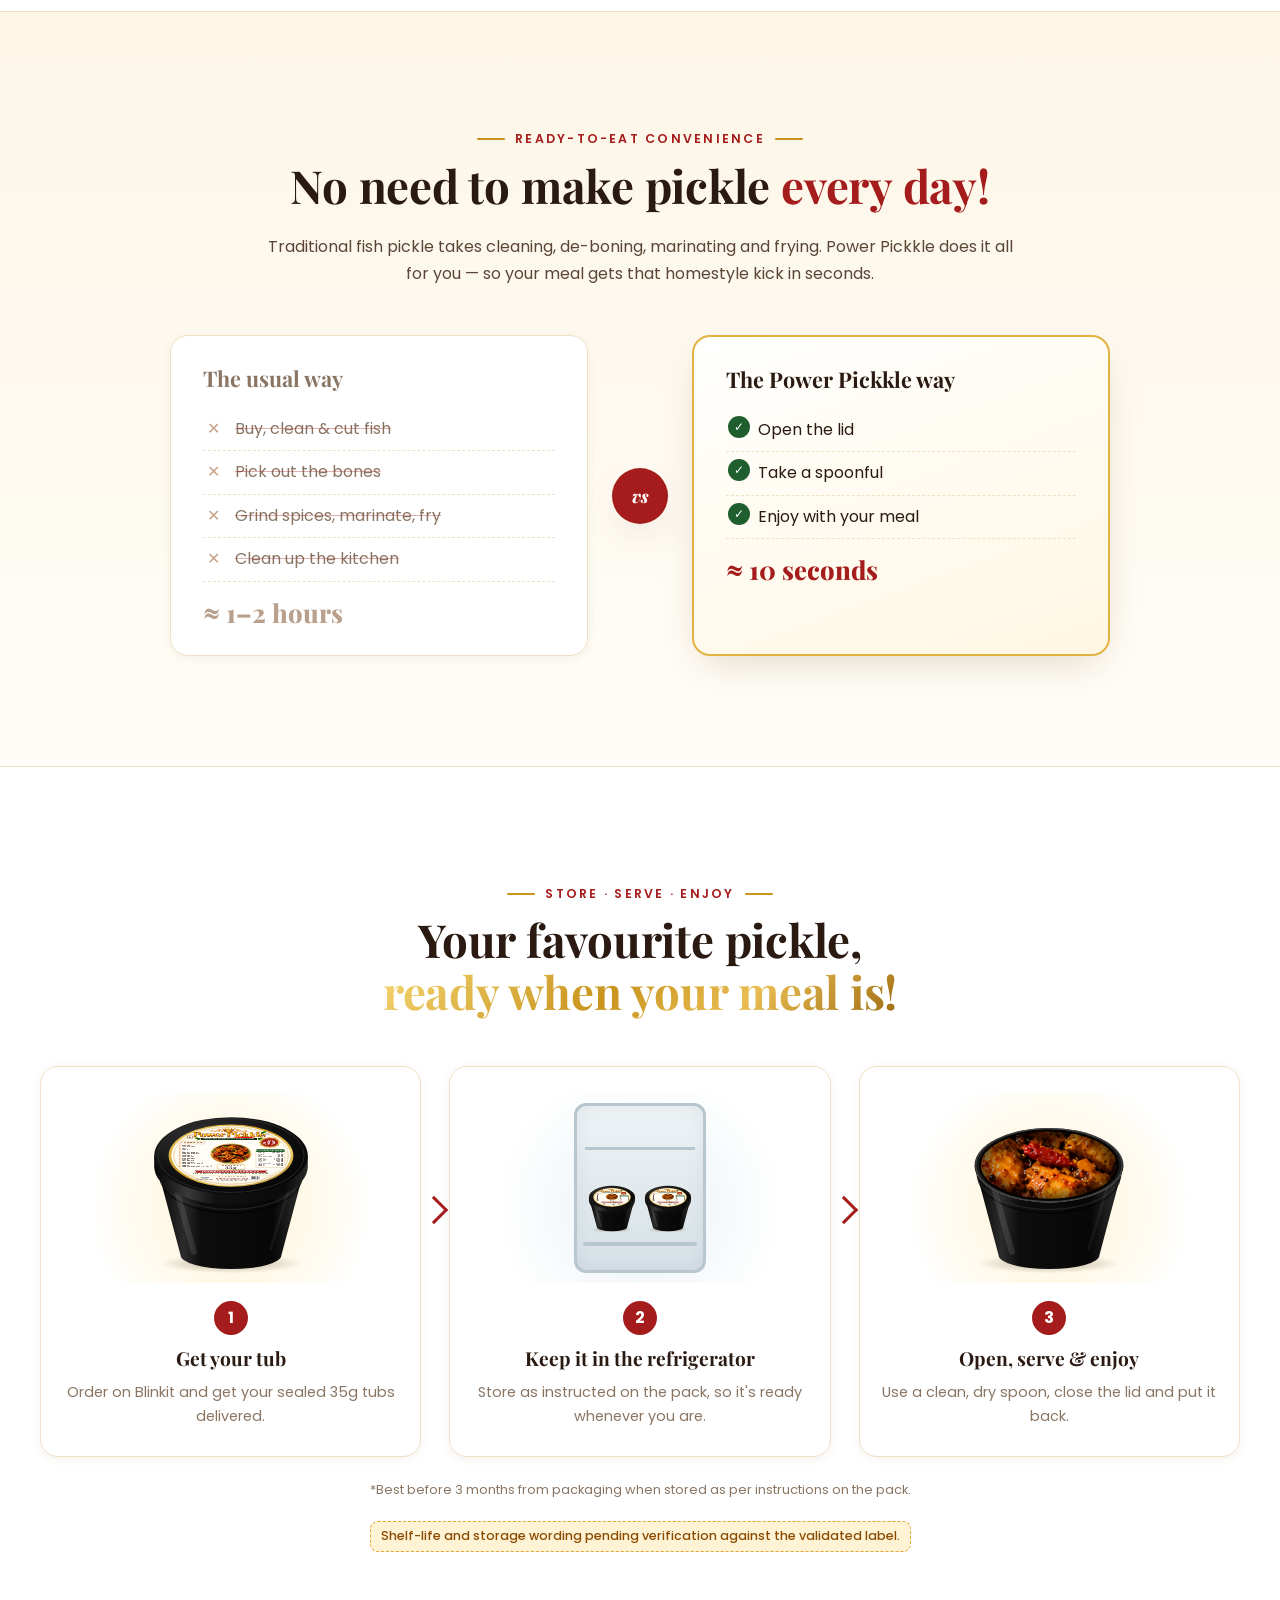
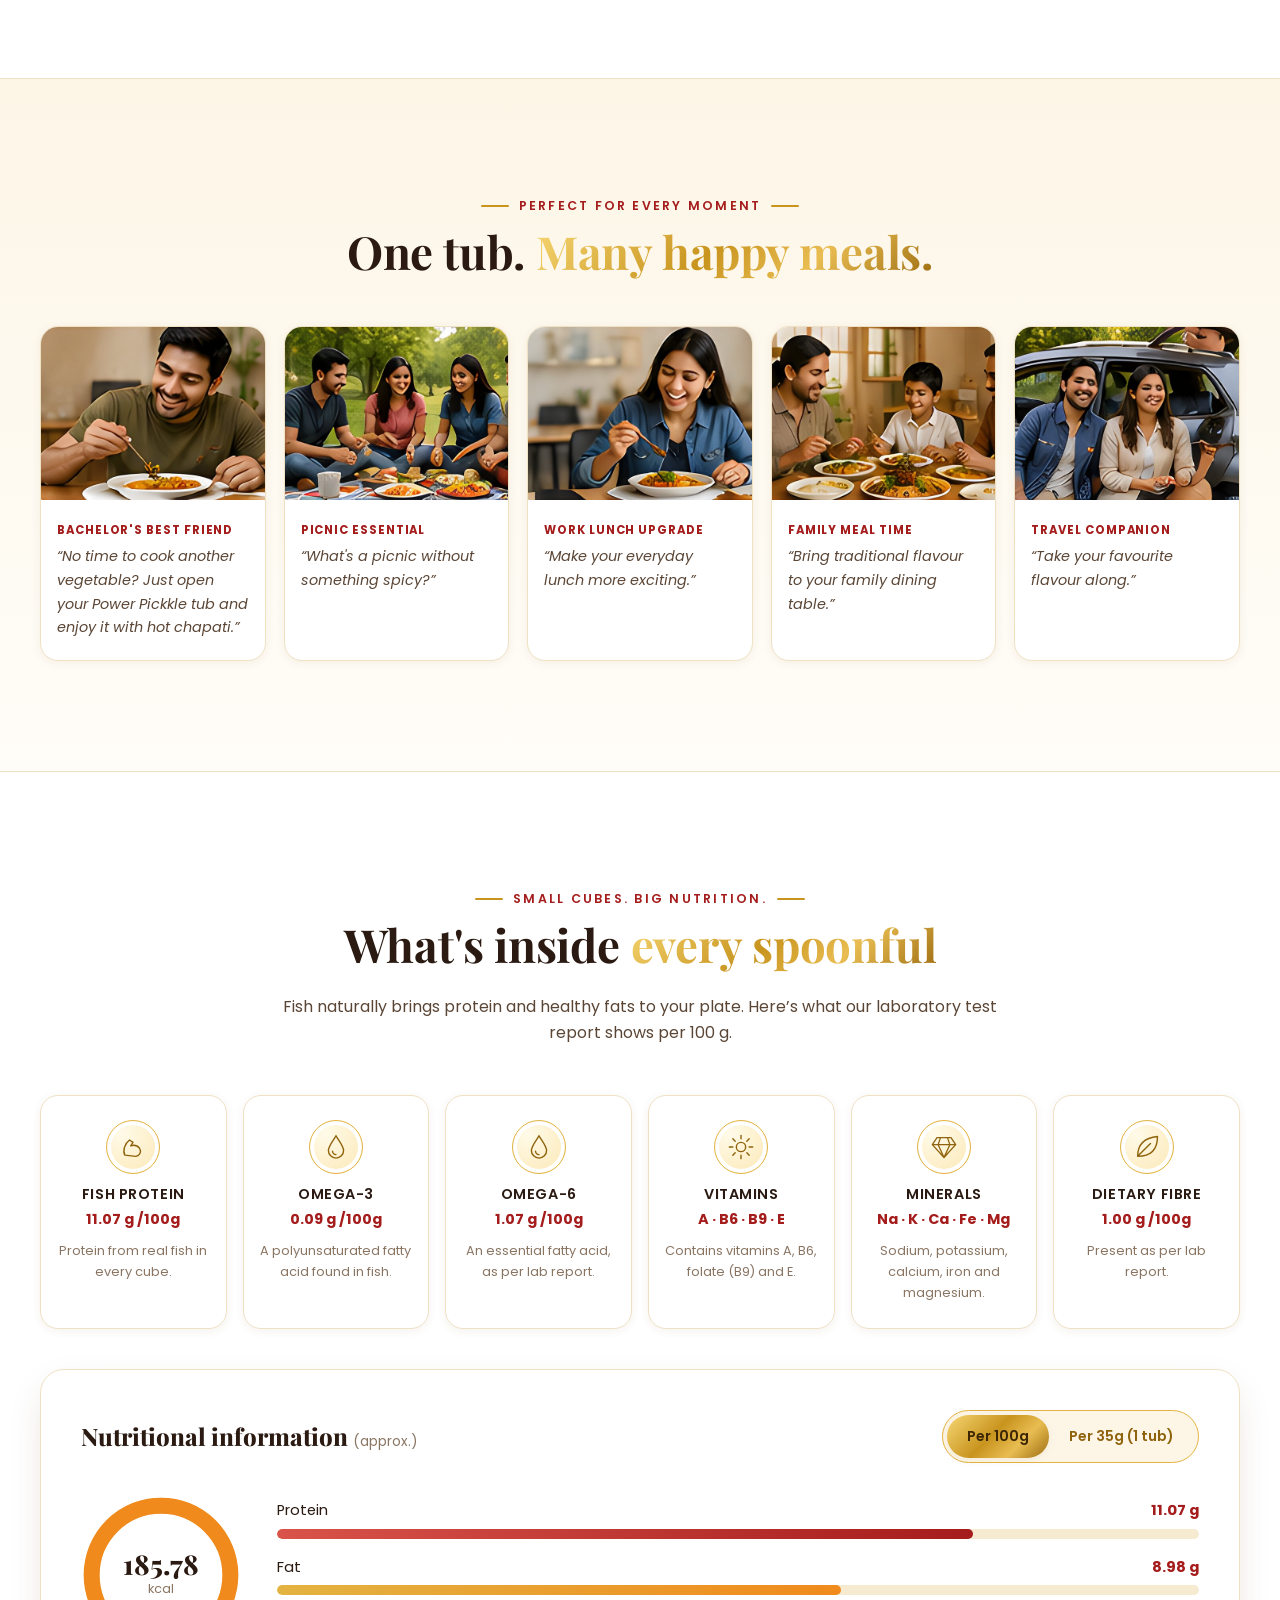
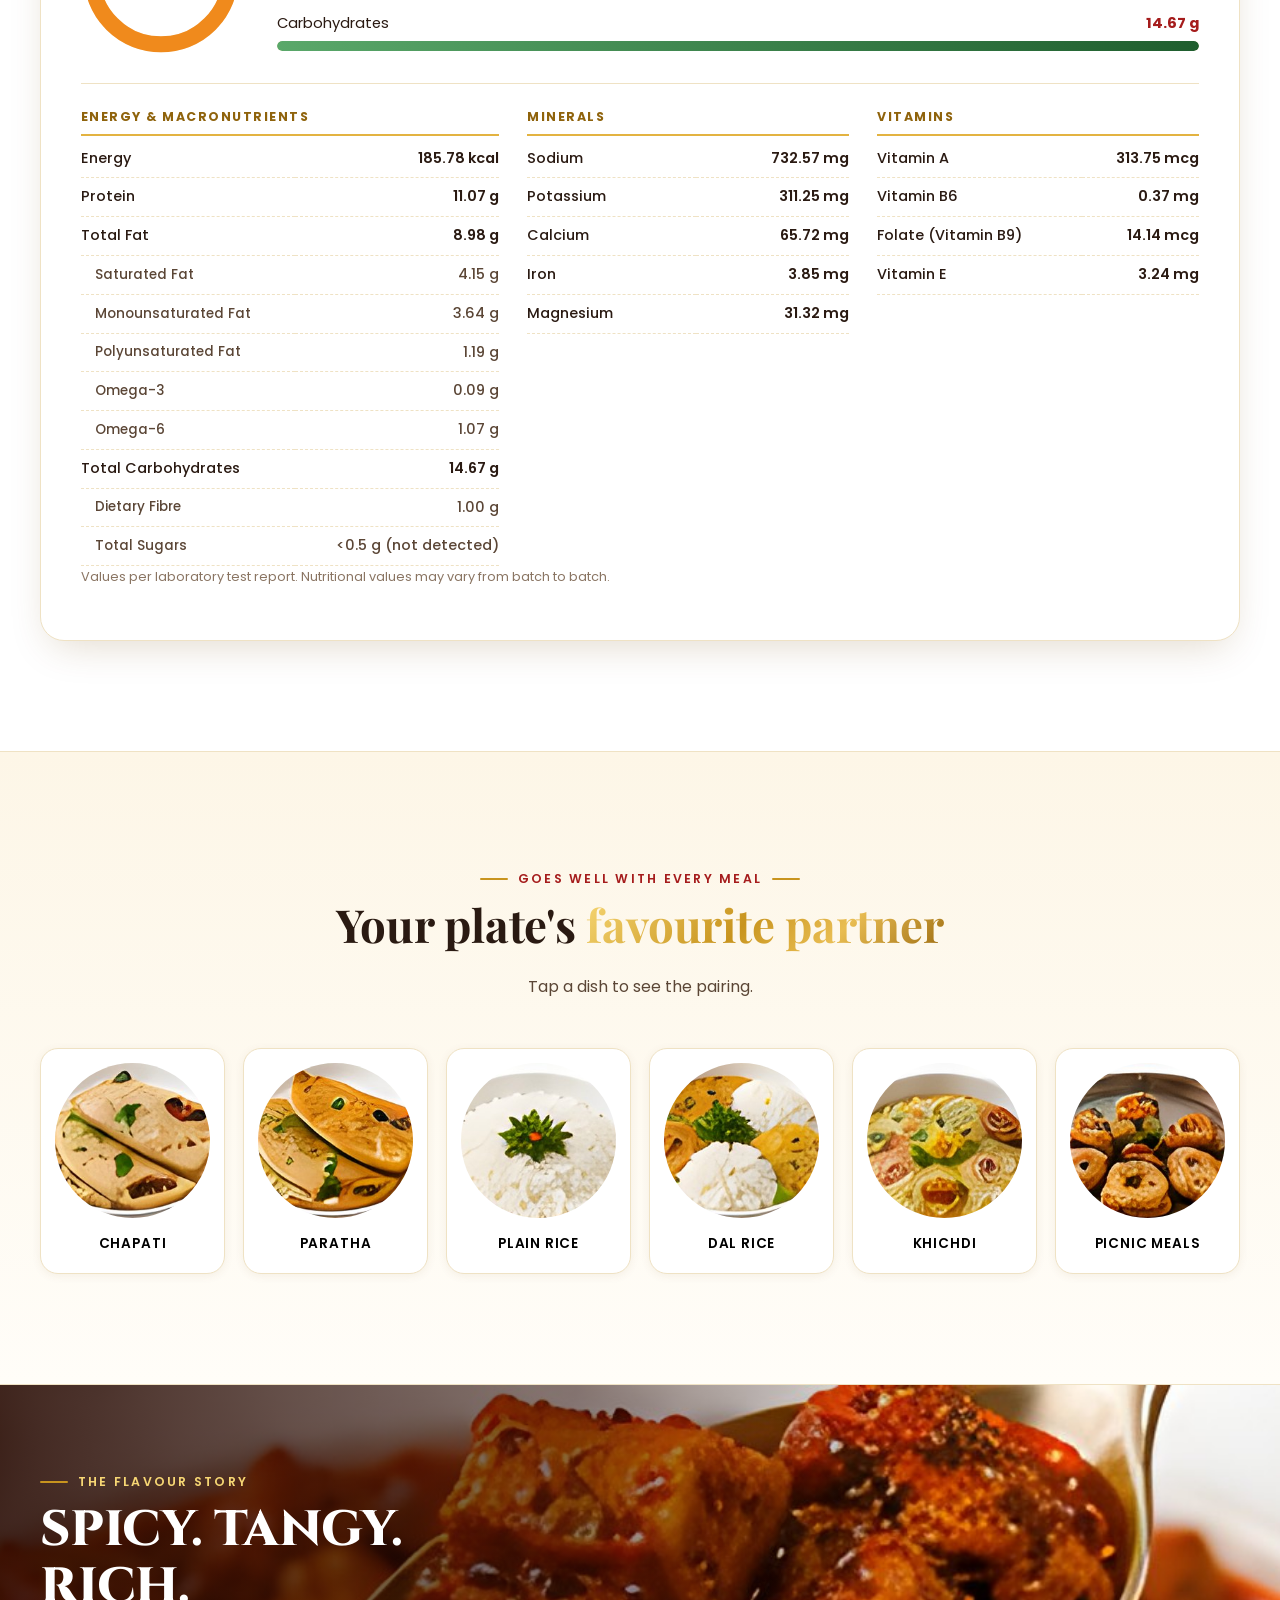
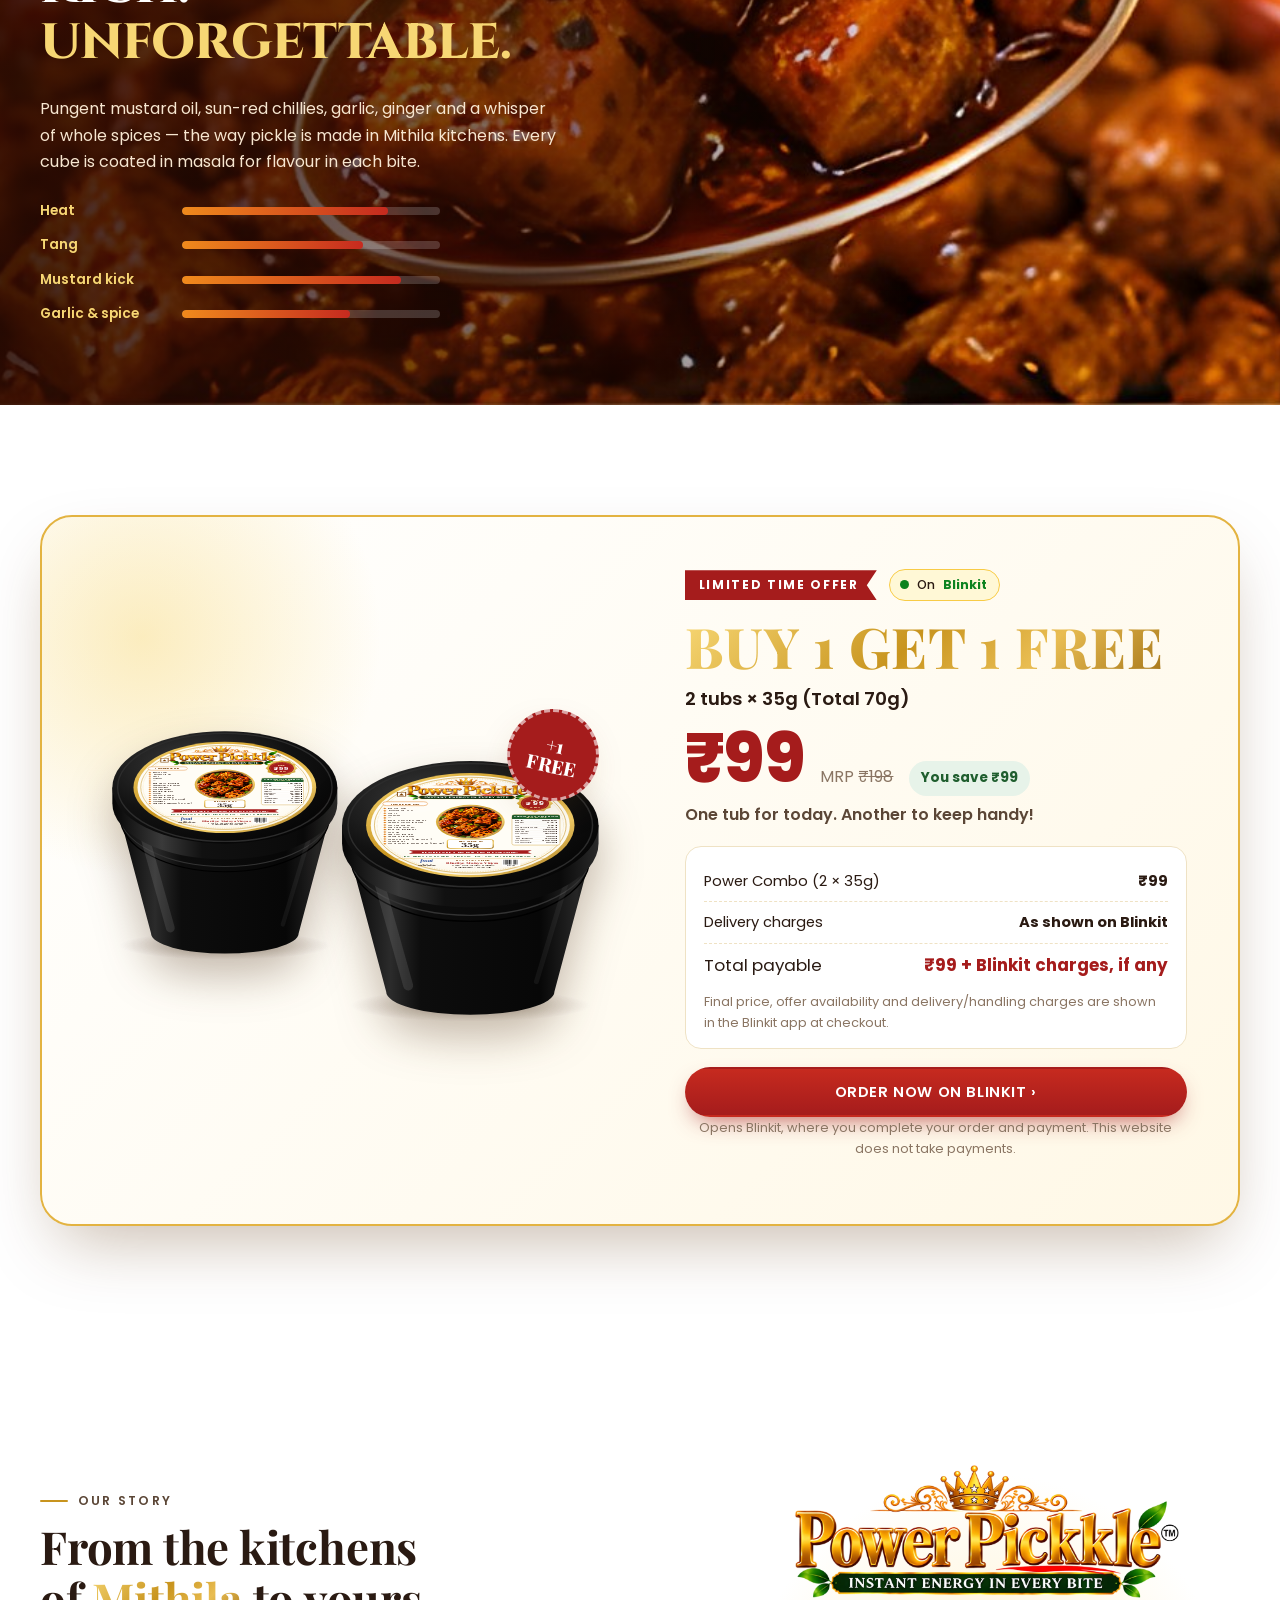
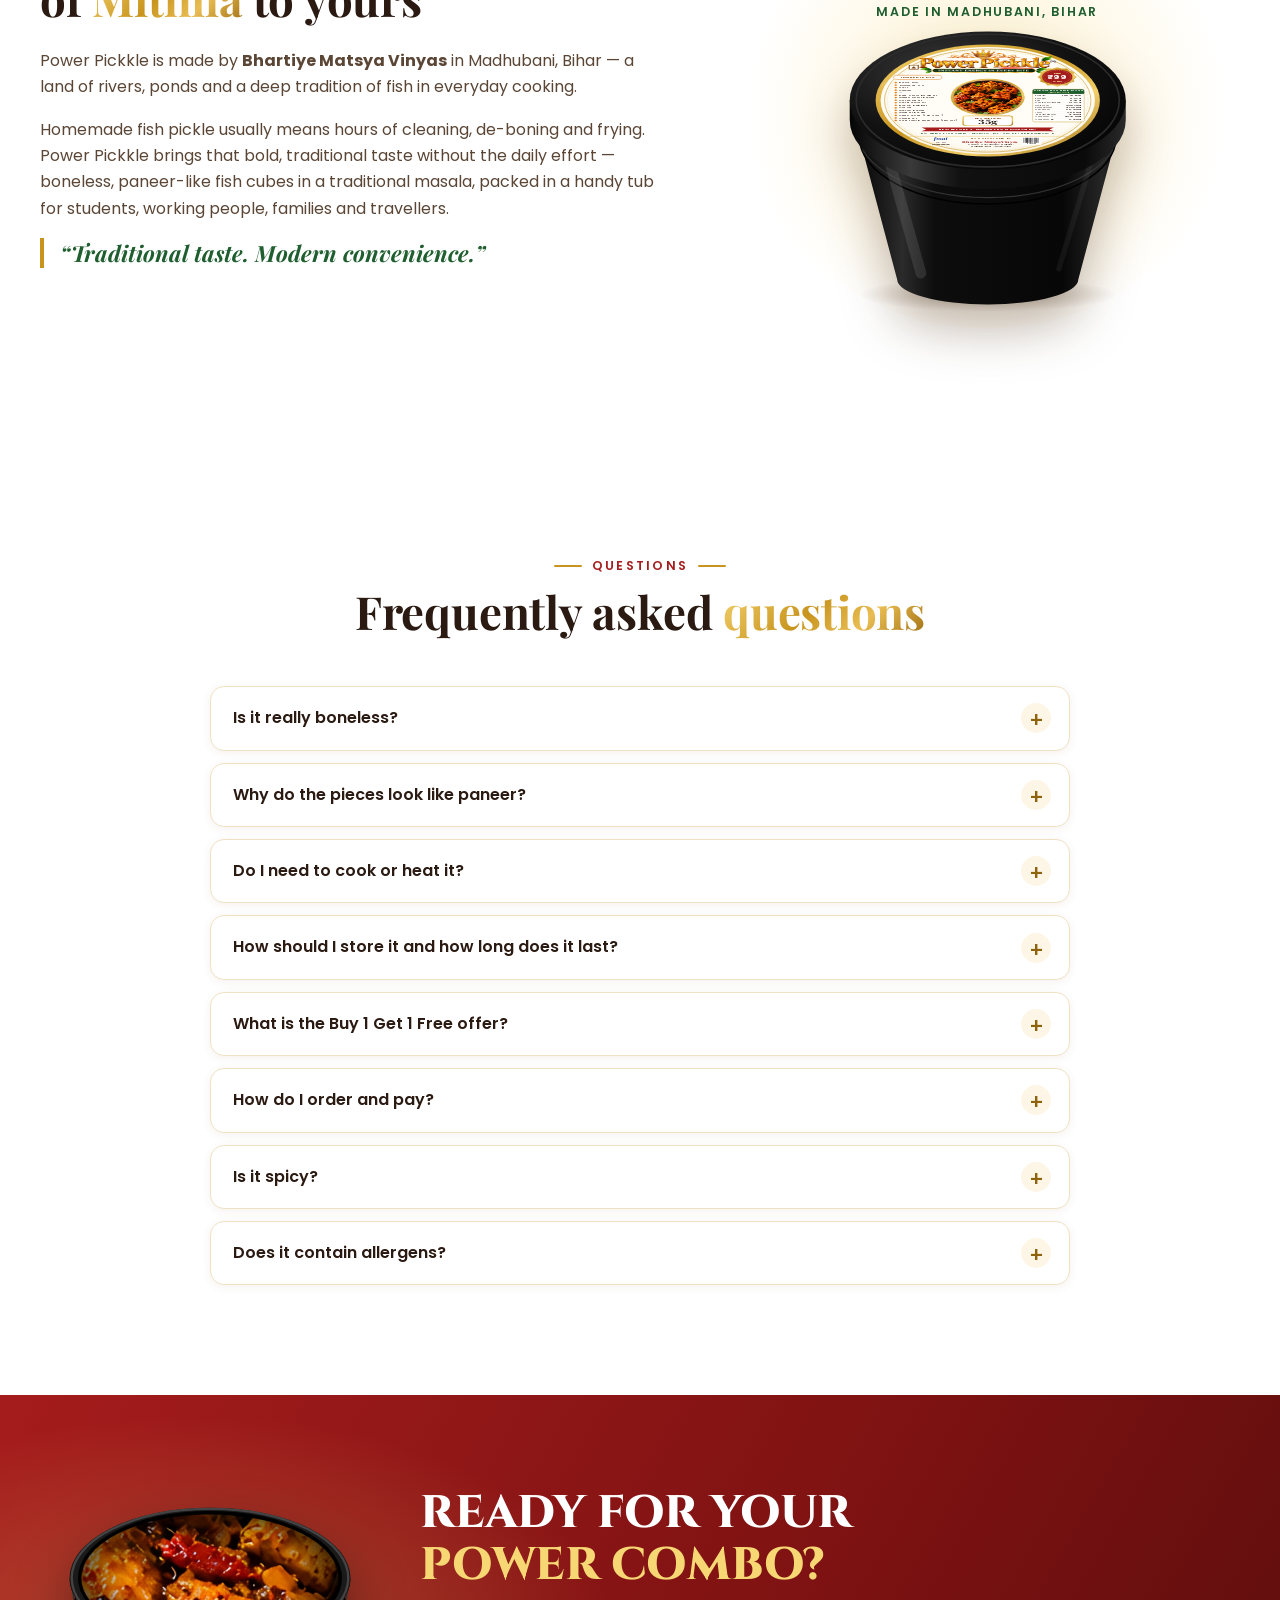
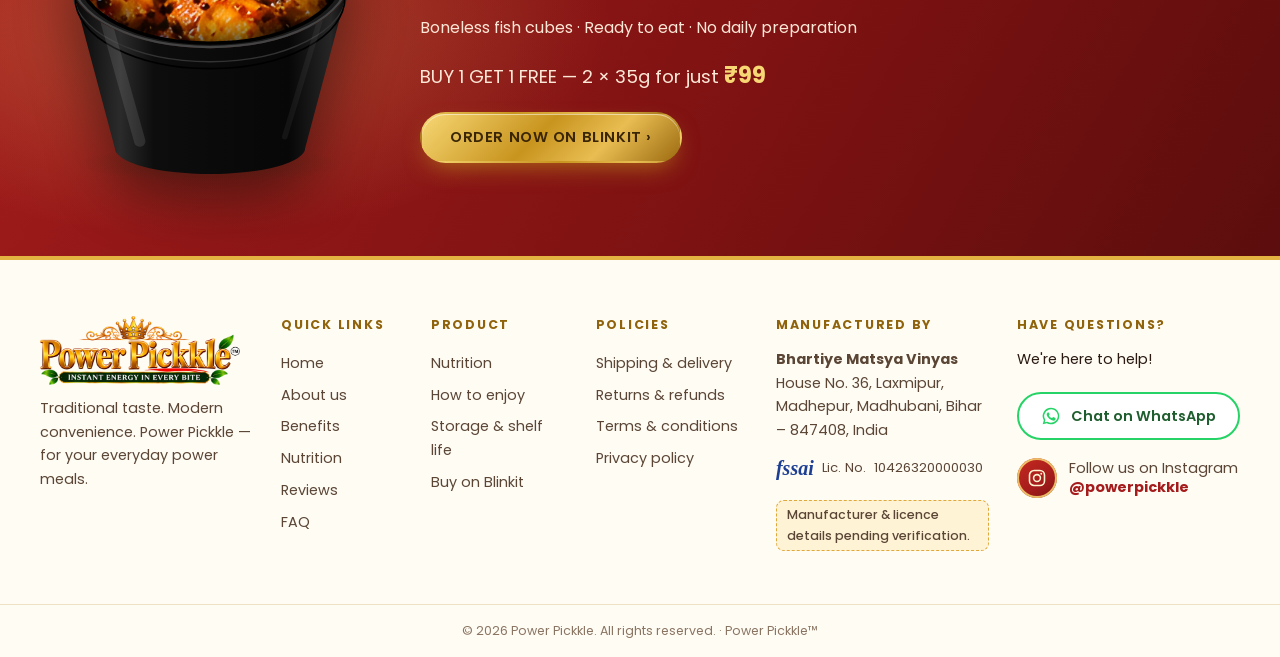
==== commit e5a5103a: "Instagram as brand-themed floating button Move Instagram out of the navigation into a floating butto" ====
--- a/index.html
+++ b/index.html
@@ -42,7 +42,7 @@
     <symbol id="i-plus" viewBox="0 0 24 24"><path d="M12 5v14M5 12h14" stroke="currentColor" stroke-width="2.4" stroke-linecap="round"/></symbol>
     <symbol id="i-warn" viewBox="0 0 48 48"><path d="M24 5 45 42H3z" fill="none" stroke="currentColor" stroke-width="2.4" stroke-linejoin="round"/><path d="M24 18v12M24 35v1" stroke="currentColor" stroke-width="3" stroke-linecap="round"/></symbol>
     <symbol id="i-truck" viewBox="0 0 48 48"><path d="M3 12h26v20H3zM29 20h9l7 7v5H29z" fill="none" stroke="currentColor" stroke-width="2.4" stroke-linejoin="round"/><circle cx="12" cy="35" r="4" fill="#fff" stroke="currentColor" stroke-width="2.4"/><circle cx="37" cy="35" r="4" fill="#fff" stroke="currentColor" stroke-width="2.4"/></symbol>
-    <symbol id="i-insta" viewBox="0 0 24 24"><rect x="3" y="3" width="18" height="18" rx="5.2" fill="none" stroke="currentColor" stroke-width="2"/><circle cx="12" cy="12" r="4.2" fill="none" stroke="currentColor" stroke-width="2"/><circle cx="17.4" cy="6.6" r="1.3" fill="currentColor"/></symbol>
+    <symbol id="i-insta" viewBox="0 0 24 24"><rect x="3" y="3" width="18" height="18" rx="5.5" fill="none" stroke="currentColor" stroke-width="1.9"/><circle cx="12" cy="12" r="4.1" fill="none" stroke="currentColor" stroke-width="1.9"/><circle cx="17.1" cy="6.9" r="1.15" fill="currentColor"/></symbol>
     <symbol id="i-mail" viewBox="0 0 24 24"><rect x="3" y="5" width="18" height="14" rx="2" fill="none" stroke="currentColor" stroke-width="2"/><path d="m3 7 9 6 9-6" fill="none" stroke="currentColor" stroke-width="2"/></symbol>
   </defs>
 </svg>
@@ -58,7 +58,6 @@
       <a href="#nutrition">Nutrition</a>
       <a href="#reviews">Reviews</a>
       <a href="#faq">FAQ</a>
-      <a href="#" class="nav-insta" data-insta target="_blank" rel="noopener" aria-label="Power Pickkle on Instagram" hidden><svg aria-hidden="true"><use href="#i-insta"/></svg><span>Instagram</span></a>
       <a href="#order" class="btn btn-red nav-cta" data-order>Order on Blinkit</a>
     </nav>
     <button class="burger" id="burger" aria-label="Open menu" aria-expanded="false" aria-controls="nav"><span></span><span></span><span></span></button>
@@ -407,6 +406,12 @@
 </footer>
 
 <!-- Mobile sticky order bar -->
+<!-- Floating Instagram button -->
+<a href="#" class="insta-fab" data-insta target="_blank" rel="noopener" aria-label="Follow Power Pickkle on Instagram" hidden>
+  <span class="insta-fab-ic"><svg aria-hidden="true"><use href="#i-insta"/></svg></span>
+  <span class="insta-fab-label">Follow <b data-insta-handle>@powerpickkle</b></span>
+</a>
+
 <div class="sticky-order" id="stickyOrder">
   <div><b data-cfg="offerTitle">BUY 1 GET 1 FREE</b><span><span data-cfg="offerTubs">2</span> × <span data-cfg="netWeight">35g</span> · <span data-cfg="offerPrice">₹99</span></span></div>
   <a href="#" class="btn btn-red" data-order>Order on Blinkit</a>
--- a/css/style.css
+++ b/css/style.css
@@ -82,16 +82,6 @@
 .header-in { height: var(--header-h); display: flex; align-items: center; justify-content: space-between; gap: 20px; }
 .logo { display: block; flex: none; }
 .logo img { height: 76px; width: auto; filter: drop-shadow(0 1px 0 rgba(120, 70, 0, .35)) drop-shadow(0 2px 6px rgba(120, 70, 0, .18)); image-rendering: auto; }
-.nav-insta { display: inline-grid; place-items: center; width: 42px; height: 42px; border-radius: 50%; margin-left: 6px; color: #fff; text-decoration: none; background: radial-gradient(circle at 30% 107%, #fdf497 0%, #fd5949 45%, #d6249f 60%, #285aeb 90%); box-shadow: 0 6px 14px -6px rgba(214, 36, 159, .6); transition: transform .2s; }
-.nav-insta:hover { transform: translateY(-2px) scale(1.05); }
-.nav-insta svg { width: 22px; height: 22px; }
-.nav-insta span { display: none; }
-.nav a.nav-insta::after { display: none; }
-.nav-insta[hidden], .insta-link[hidden] { display: none !important; }
-.insta-link { display: flex !important; align-items: center; gap: 12px; margin: 4px 0 10px; text-decoration: none; line-height: 1.3; }
-.insta-link b { color: #d6249f; }
-.insta-ic { flex: none; display: grid; place-items: center; width: 40px; height: 40px; border-radius: 12px; color: #fff; background: radial-gradient(circle at 30% 107%, #fdf497 0%, #fd5949 45%, #d6249f 60%, #285aeb 90%); }
-.insta-ic svg { width: 22px; height: 22px; }
 .nav { display: flex; align-items: center; gap: 4px; }
 .nav a { text-decoration: none; font-weight: 500; font-size: .86rem; letter-spacing: .06em; text-transform: uppercase; padding: 10px 14px; border-radius: 999px; color: var(--ink); position: relative; }
 .nav a:not(.btn)::after { content: ""; position: absolute; left: 14px; right: 14px; bottom: 4px; height: 2px; background: var(--gold); transform: scaleX(0); transition: transform .25s; }
@@ -415,8 +405,6 @@
 @media (max-width: 960px) {
   :root { --header-h: 76px; }
   .logo img { height: 60px; }
-  .nav a.nav-insta { display: flex; width: auto; height: auto; margin: 14px 0 0; border-radius: 999px; padding: 14px; gap: 10px; justify-content: center; font-size: 1rem; border: 0; }
-  .nav-insta span { display: inline; text-transform: none; letter-spacing: 0; font-weight: 600; }
   .burger { display: block; z-index: 2; }
   .nav { position: fixed; inset: var(--header-h) 0 0 0; background: #fff; flex-direction: column; align-items: stretch; padding: 20px 16px 40px; gap: 2px; transform: translateY(-12px); opacity: 0; pointer-events: none; transition: transform .3s cubic-bezier(.2,.7,.2,1), opacity .25s, visibility 0s .3s; overflow-y: auto; visibility: hidden; }
   .nav.open { transform: none; opacity: 1; pointer-events: auto; visibility: visible; transition-delay: 0s; }
@@ -491,3 +479,42 @@
 .jelly svg { display: block; overflow: visible; }
 body.menu-open .jelly { opacity: 0; transition: opacity .2s; }
 @media print { .jelly { display: none; } }
+
+/* ---------- Instagram: floating button (brand-themed) ---------- */
+.insta-fab[hidden], .insta-link[hidden] { display: none !important; }
+.insta-fab {
+  position: fixed; left: 22px; bottom: 24px; z-index: 55;
+  display: flex; align-items: center; height: 58px; padding: 4px; border-radius: 999px;
+  background: #fffdf7; border: 1.5px solid var(--gold-2);
+  box-shadow: 0 14px 30px -12px rgba(110, 60, 0, .45), 0 2px 6px rgba(110, 60, 0, .12);
+  text-decoration: none; color: var(--ink);
+  transition: box-shadow .3s, transform .3s;
+}
+.insta-fab-ic {
+  flex: none; width: 48px; height: 48px; border-radius: 50%;
+  display: flex; align-items: center; justify-content: center;
+  background: linear-gradient(145deg, var(--red-2) 0%, var(--red) 60%, #7e1212 100%);
+  color: #fff3cf;
+  box-shadow: inset 0 0 0 2px rgba(247, 215, 116, .85), inset 0 2px 4px rgba(255, 255, 255, .25);
+}
+.insta-fab-ic svg { display: block; width: 24px; height: 24px; }
+.insta-fab-label {
+  max-width: 0; overflow: hidden; white-space: nowrap; opacity: 0;
+  font-size: .86rem; font-weight: 500; line-height: 1;
+  transition: max-width .35s cubic-bezier(.2,.7,.2,1), opacity .25s, padding .35s;
+}
+.insta-fab-label b { color: var(--red); font-weight: 700; }
+.insta-fab:hover, .insta-fab:focus-visible { transform: translateY(-2px); box-shadow: 0 18px 34px -12px rgba(110, 60, 0, .5), 0 2px 6px rgba(110, 60, 0, .12); }
+.insta-fab:hover .insta-fab-label, .insta-fab:focus-visible .insta-fab-label { max-width: 220px; opacity: 1; padding: 0 16px 0 12px; }
+@media (max-width: 960px) {
+  .insta-fab { left: 14px; bottom: 92px; height: 52px; }      /* sits above the mobile order bar */
+  .insta-fab-ic { width: 42px; height: 42px; }
+  .insta-fab-ic svg { width: 22px; height: 22px; }
+}
+@media print { .insta-fab { display: none !important; } }
+
+/* footer Instagram line, same theme */
+.insta-link { display: flex !important; align-items: center; gap: 12px; margin: 4px 0 10px; text-decoration: none; line-height: 1.3; }
+.insta-link b { color: var(--red); }
+.insta-ic { flex: none; width: 40px; height: 40px; border-radius: 50%; display: flex; align-items: center; justify-content: center; color: #fff3cf; background: linear-gradient(145deg, var(--red-2), var(--red) 60%, #7e1212); box-shadow: inset 0 0 0 2px rgba(247, 215, 116, .85); }
+.insta-ic svg { display: block; width: 20px; height: 20px; }
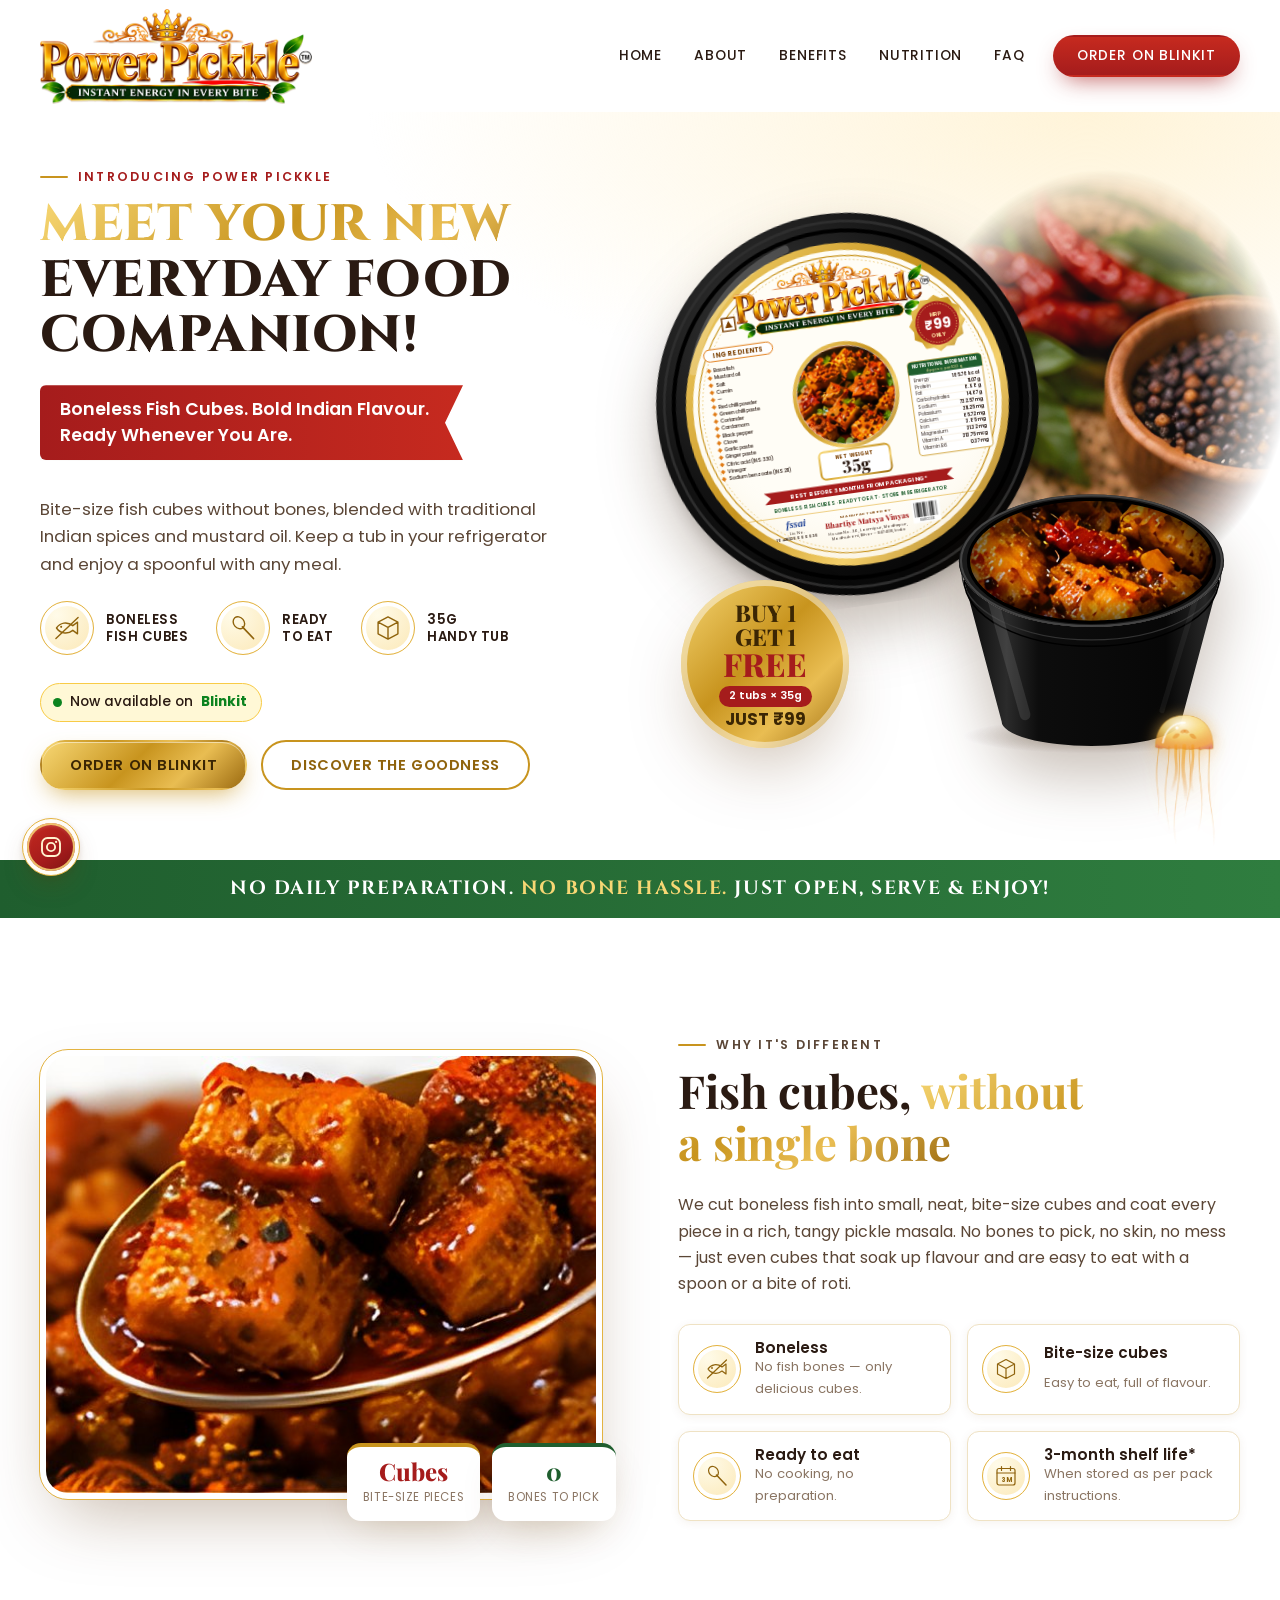
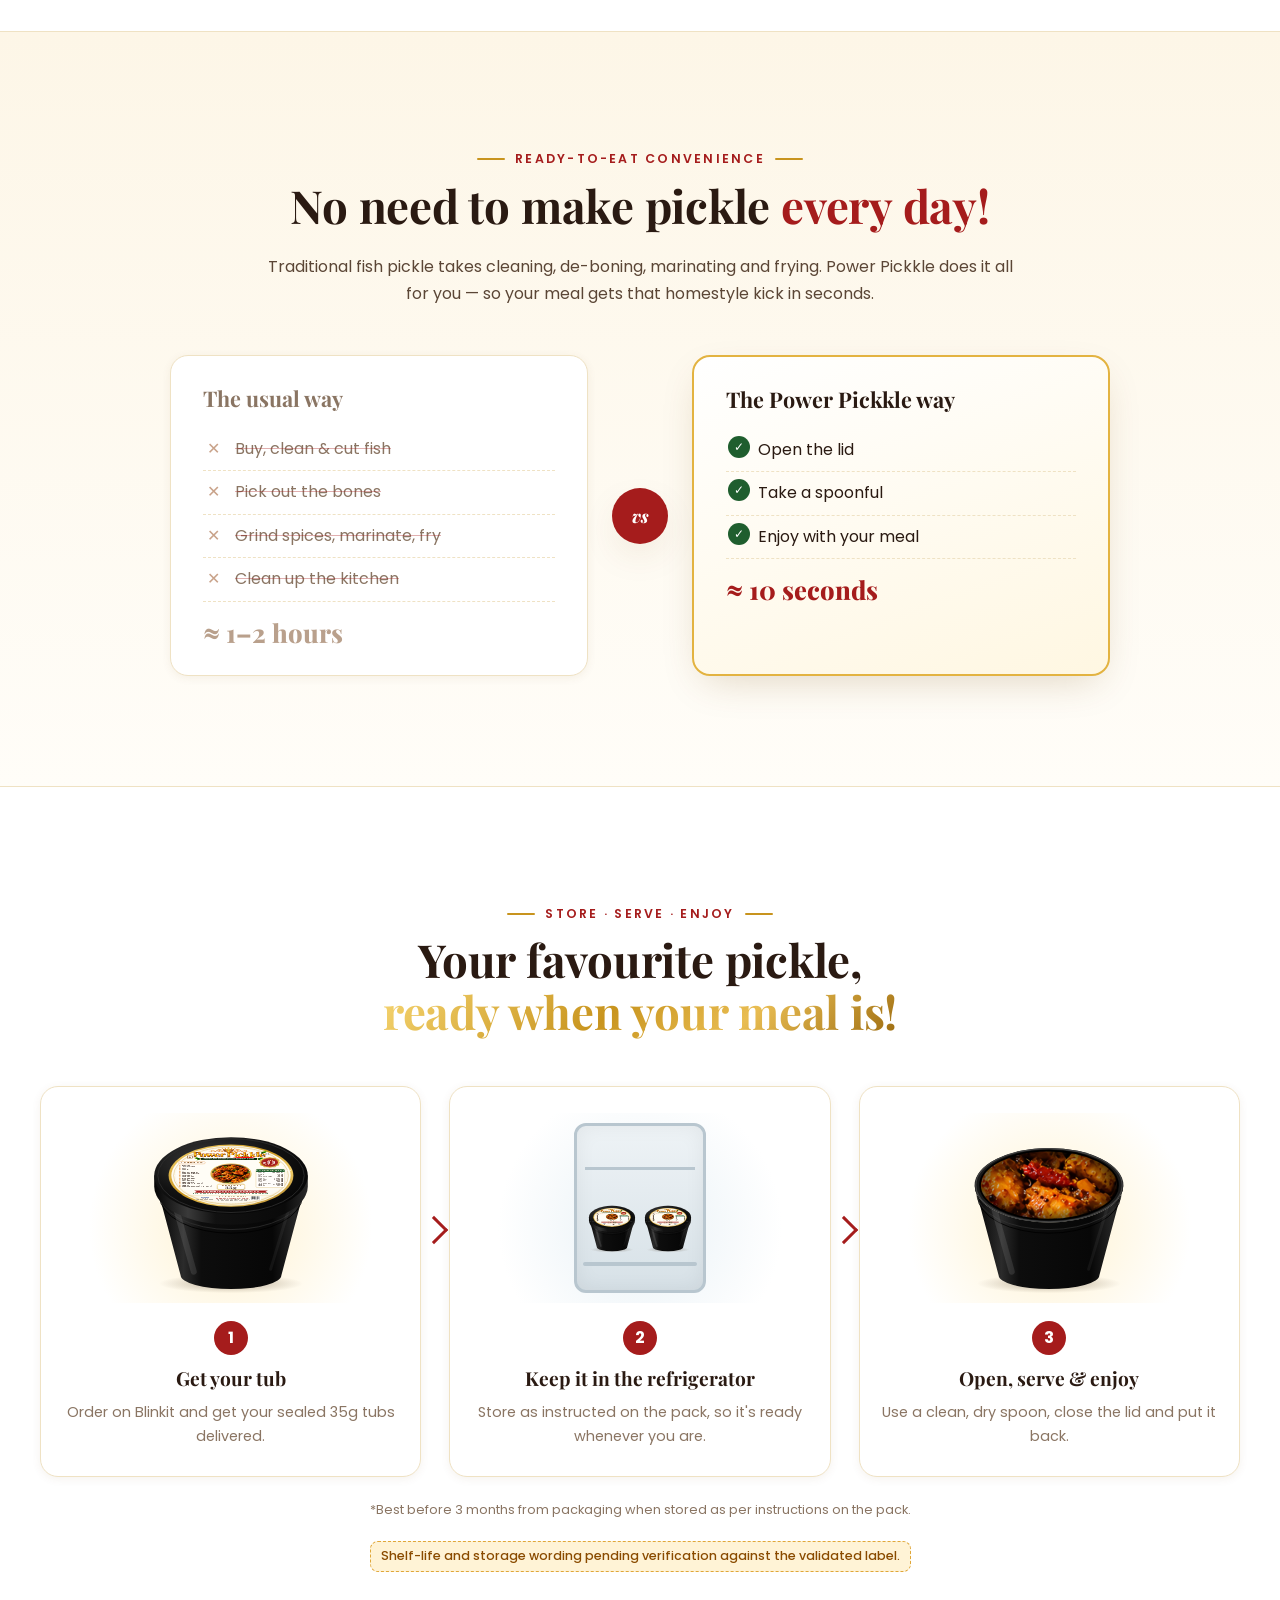
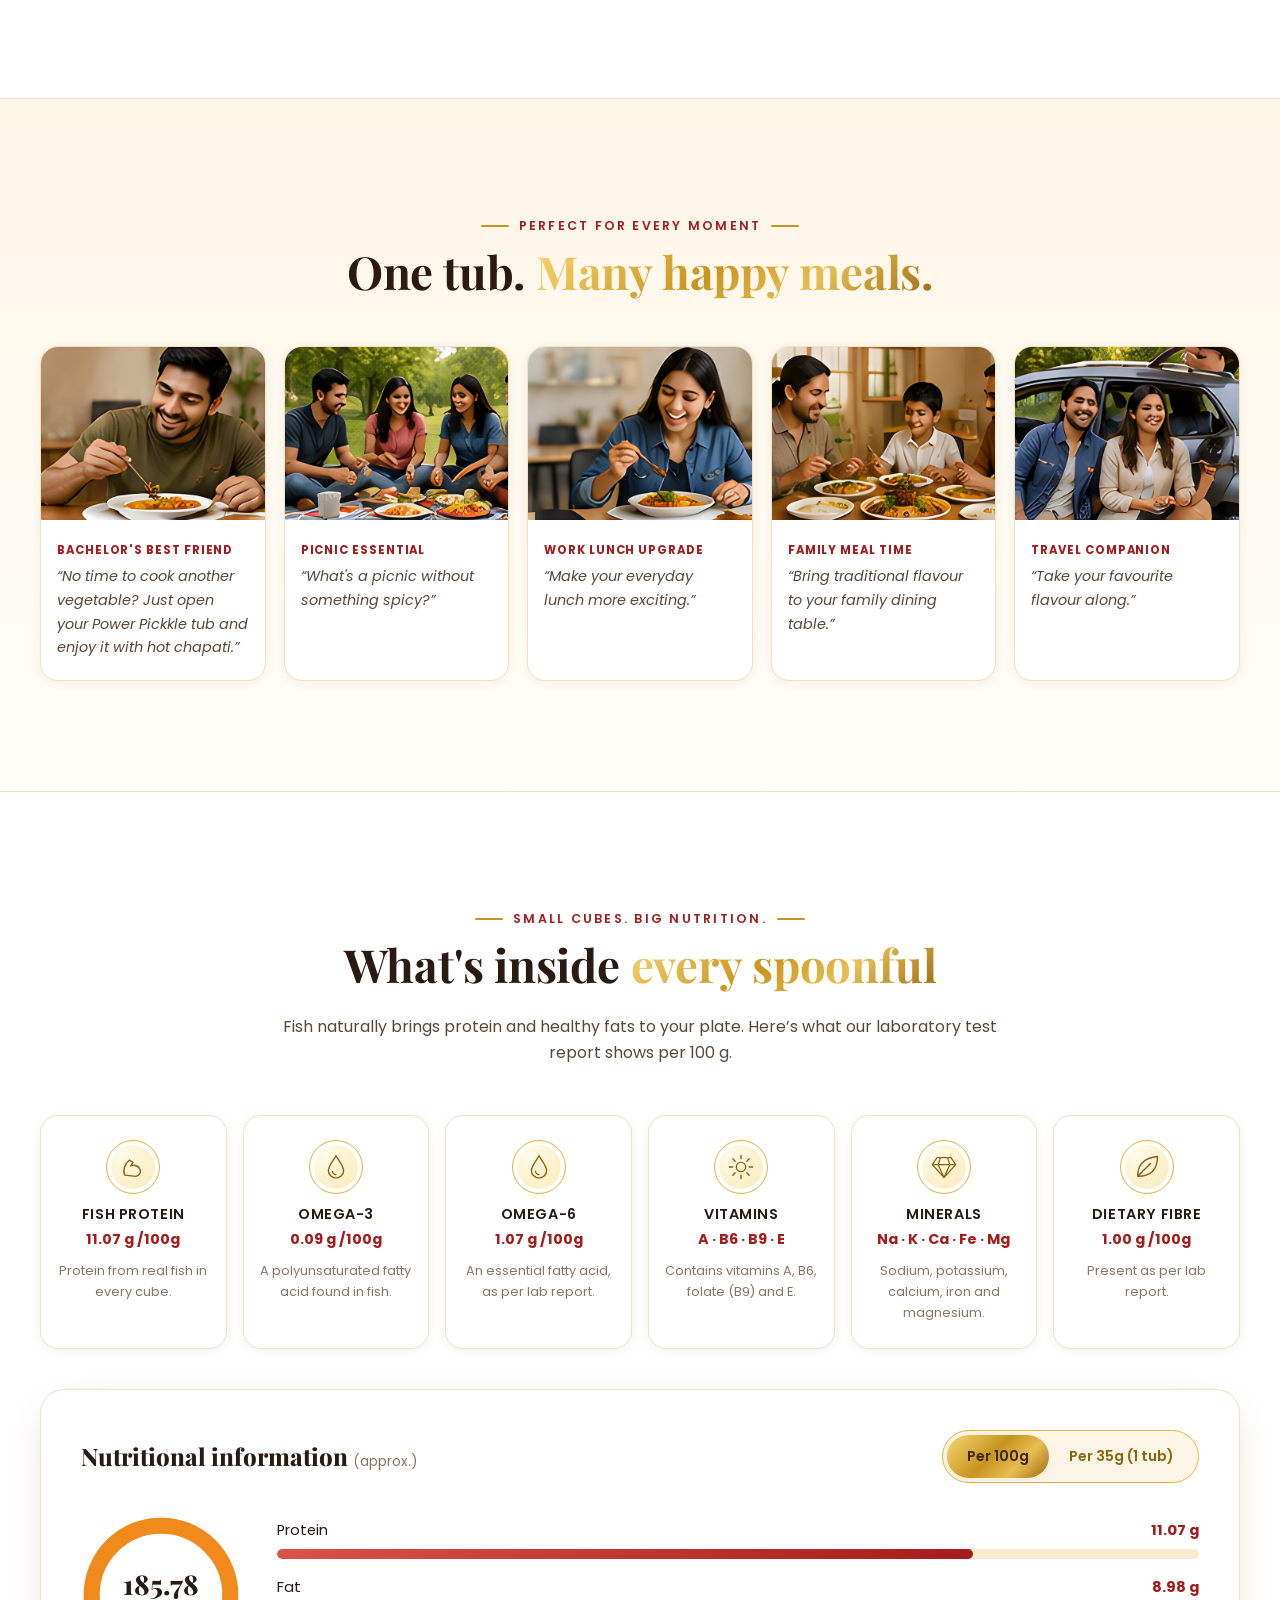
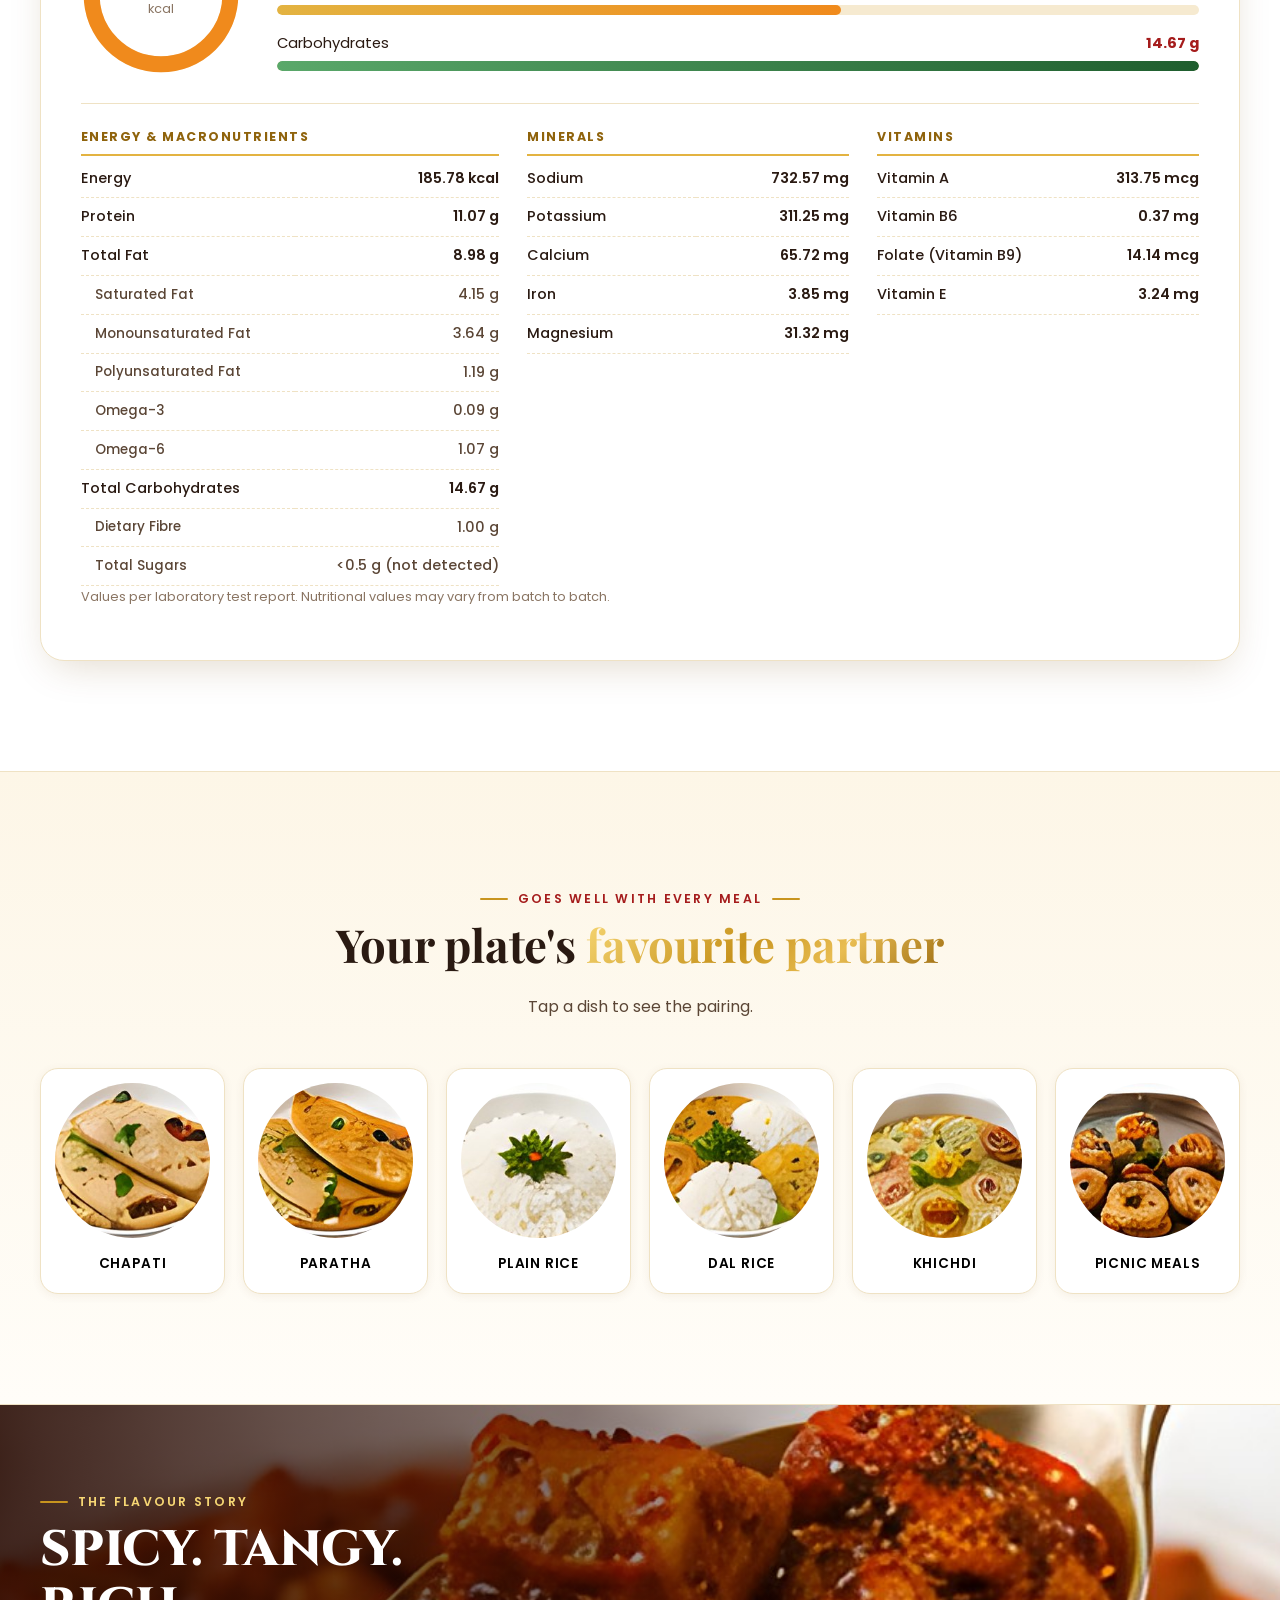
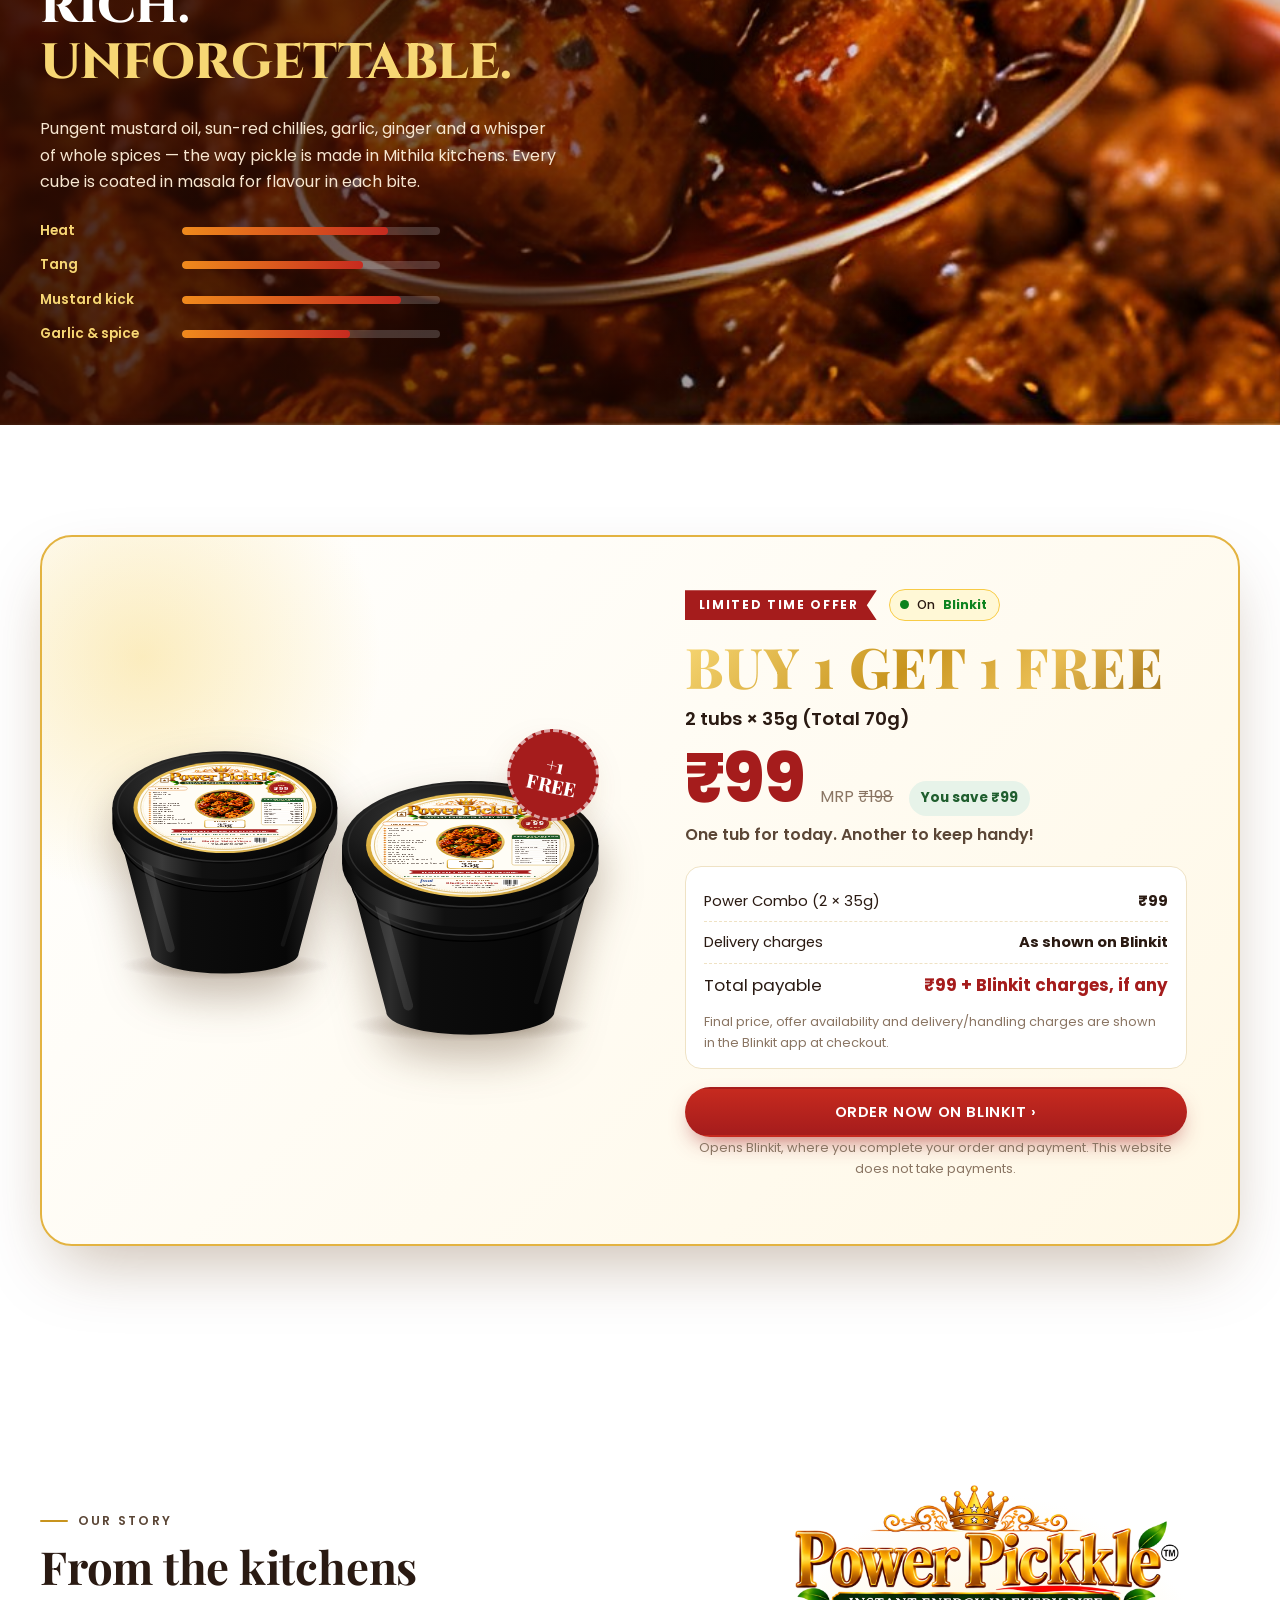
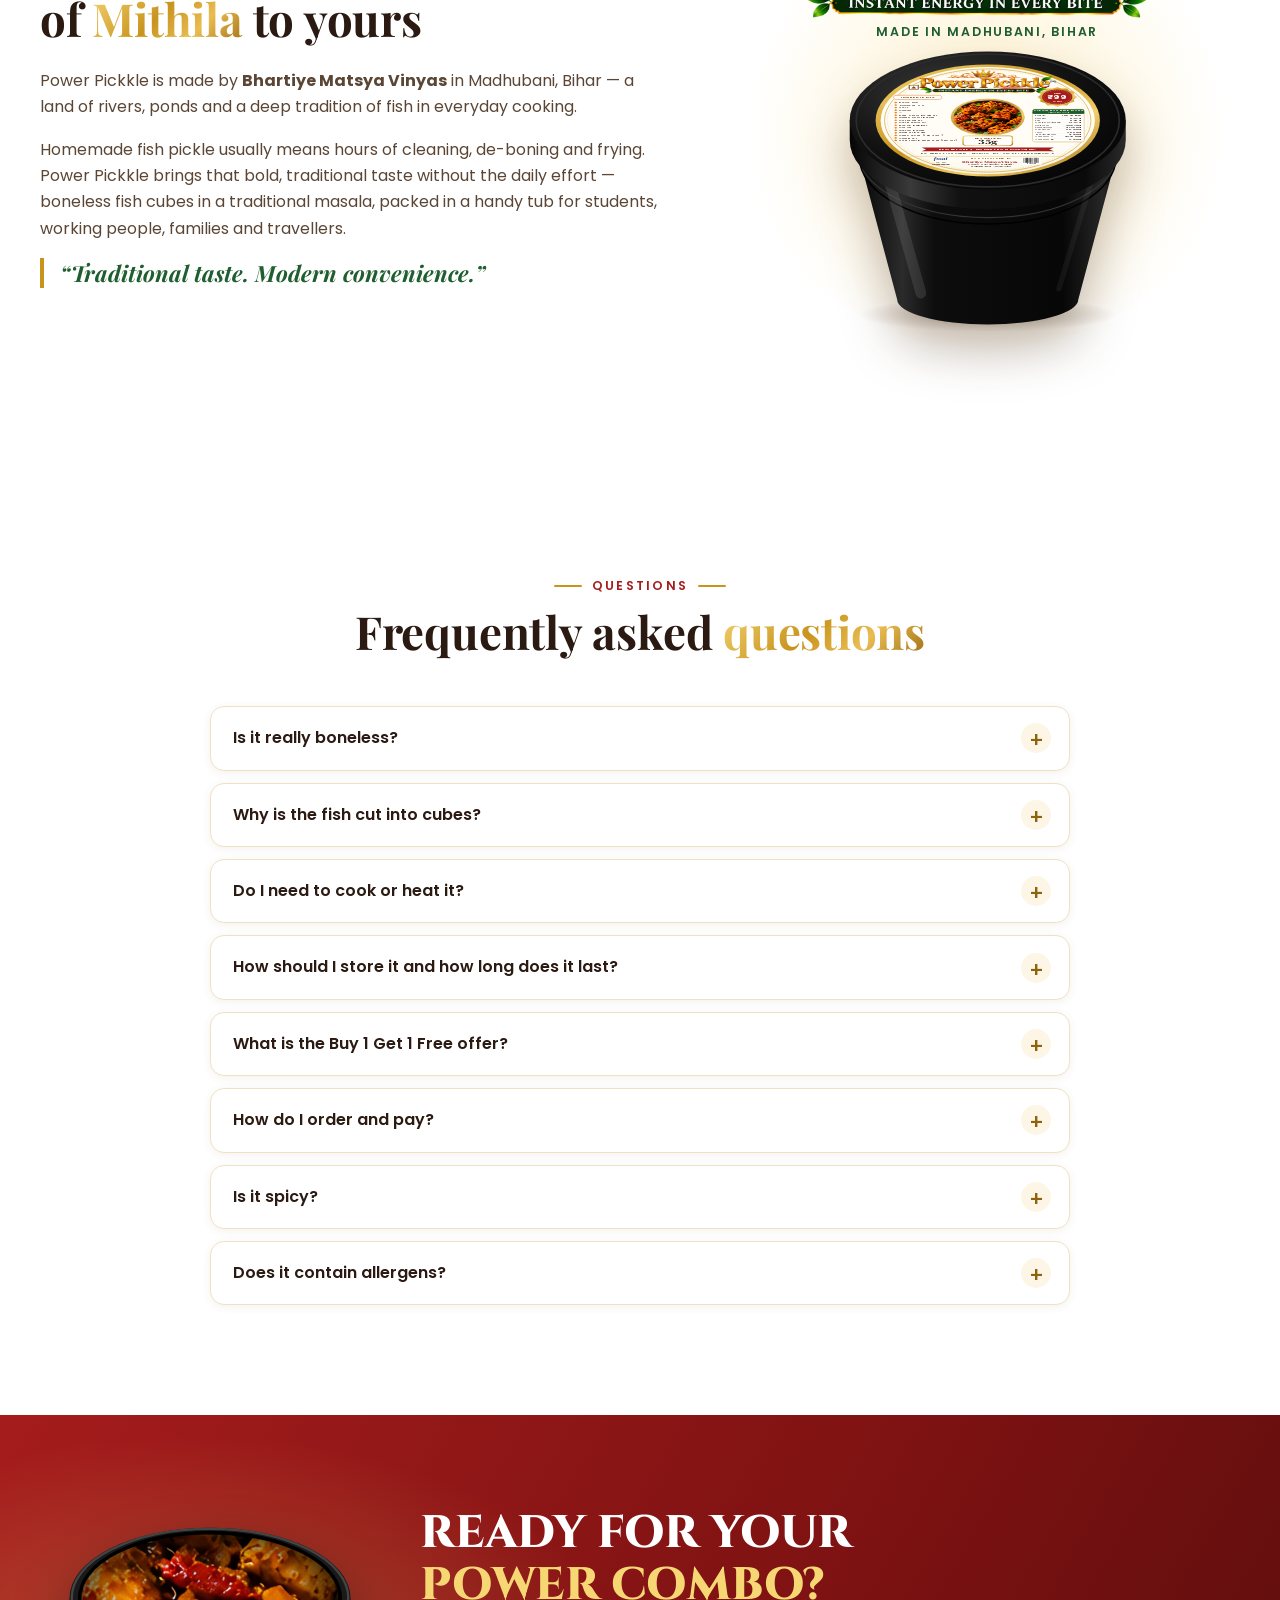
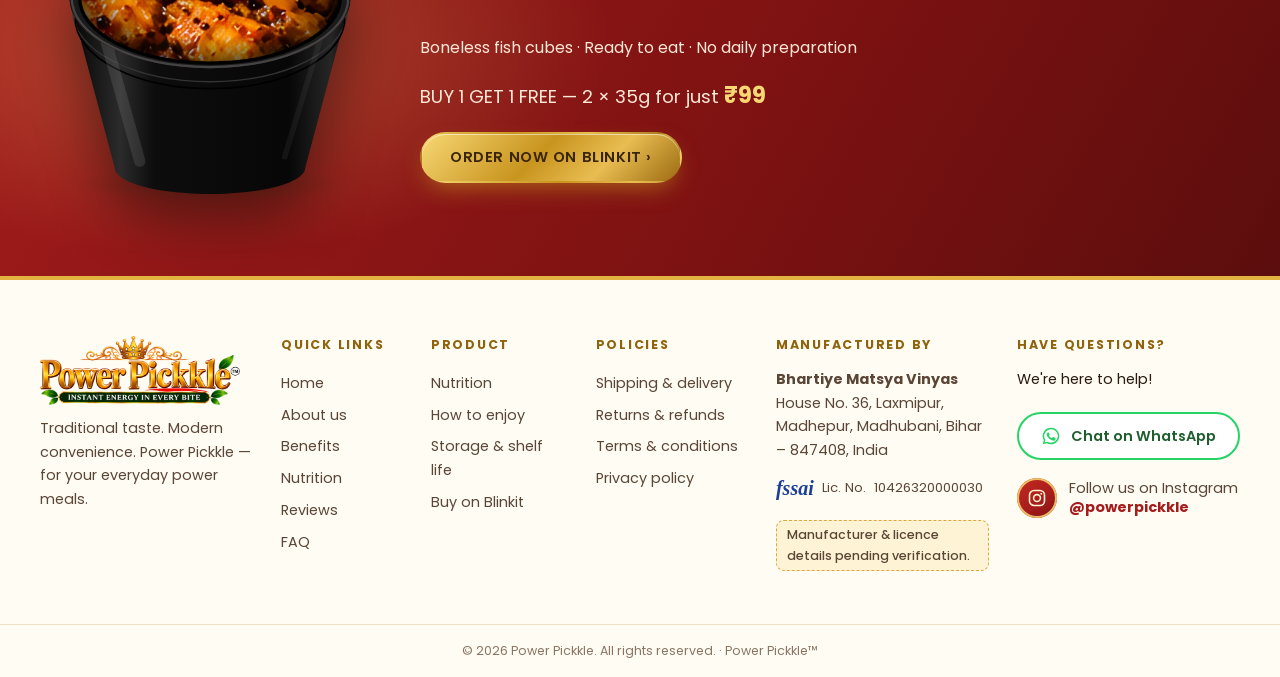
==== commit dcc7195b: "Larger, more legible header logo; describe product as boneless fish cubes - Header logo enlarged (94" ====
--- a/index.html
+++ b/index.html
@@ -4,7 +4,7 @@
   <meta charset="utf-8">
   <meta name="viewport" content="width=device-width, initial-scale=1">
   <title>Power Pickkle – Boneless Fish Cubes Pickle | Ready to Eat | Buy 1 Get 1 Free</title>
-  <meta name="description" content="Power Pickkle: ready-to-eat boneless fish pickle — paneer-like fish cubes in traditional Indian masala and mustard oil. No daily preparation. 35g tub. Buy 1 Get 1 Free.">
+  <meta name="description" content="Power Pickkle: ready-to-eat boneless fish pickle — bite-size fish cubes without bones in traditional Indian masala and mustard oil. No daily preparation. 35g tub. Buy 1 Get 1 Free.">
   <meta name="keywords" content="Power Pickkle, fish pickle, boneless fish pickle, ready to eat pickle, Indian pickle, achar, Madhubani, Bihar">
   <meta name="theme-color" content="#ffffff">
   <meta property="og:type" content="website">
@@ -73,7 +73,7 @@
       <p class="eyebrow reveal">Introducing Power Pickkle</p>
       <h1 class="reveal"><span class="gold">Meet your new</span> everyday food companion!</h1>
       <p class="ribbon reveal">Boneless Fish Cubes. Bold Indian Flavour.<br>Ready Whenever You Are.</p>
-      <p class="lead reveal">Paneer-like boneless fish cubes, slow-blended with traditional Indian spices and mustard oil. Keep a tub in your refrigerator and enjoy a spoonful with any meal.</p>
+      <p class="lead reveal">Bite-size fish cubes without bones, blended with traditional Indian spices and mustard oil. Keep a tub in your refrigerator and enjoy a spoonful with any meal.</p>
       <ul class="hero-feats reveal">
         <li><span class="ic"><svg><use href="#i-fish"/></svg></span>Boneless<br>fish cubes</li>
         <li><span class="ic"><svg><use href="#i-spoon"/></svg></span>Ready<br>to eat</li>
@@ -106,7 +106,7 @@
   <div class="wrap split">
     <div class="split-media reveal">
       <figure class="photo-frame">
-        <img src="assets/img/closeup-spoon.jpg" data-img="closeup" alt="Close-up of boneless, paneer-like fish cubes coated in red Indian pickle masala on a spoon" loading="lazy">
+        <img src="assets/img/closeup-spoon.jpg" data-img="closeup" alt="Close-up of boneless fish cubes coated in red Indian pickle masala on a spoon" loading="lazy">
       </figure>
       <div class="cube-diagram" aria-hidden="true">
         <div class="cube-chip"><b>Cubes</b><span>bite-size pieces</span></div>
@@ -115,11 +115,11 @@
     </div>
     <div class="split-copy">
       <p class="eyebrow reveal">Why it's different</p>
-      <h2 class="reveal">Fish pickle that looks like <span class="gold">paneer cubes</span></h2>
-      <p class="reveal">We cut boneless fish into small, neat cubes — firm and square like paneer — and then coat every piece in a rich, tangy pickle masala. No fish-shaped pieces, no skin, no bones to pick. Just even cubes that soak up flavour and are easy to eat with a spoon or a bite of roti.</p>
+      <h2 class="reveal">Fish cubes, <span class="gold">without a single bone</span></h2>
+      <p class="reveal">We cut boneless fish into small, neat, bite-size cubes and coat every piece in a rich, tangy pickle masala. No bones to pick, no skin, no mess — just even cubes that soak up flavour and are easy to eat with a spoon or a bite of roti.</p>
       <div class="why-grid reveal">
         <div class="why"><span class="ic"><svg><use href="#i-fish"/></svg></span><h3>Boneless</h3><p>No fish bones — only delicious cubes.</p></div>
-        <div class="why"><span class="ic"><svg><use href="#i-cube"/></svg></span><h3>Paneer-like cubes</h3><p>Easy to eat, full of flavour.</p></div>
+        <div class="why"><span class="ic"><svg><use href="#i-cube"/></svg></span><h3>Bite-size cubes</h3><p>Easy to eat, full of flavour.</p></div>
         <div class="why"><span class="ic"><svg><use href="#i-spoon"/></svg></span><h3>Ready to eat</h3><p>No cooking, no preparation.</p></div>
         <div class="why"><span class="ic"><svg><use href="#i-cal"/></svg></span><h3><span data-cfg="shelfMonths">3</span>-month shelf life*</h3><p>When stored as per pack instructions.</p></div>
       </div>
@@ -336,7 +336,7 @@
       <p class="eyebrow reveal">Our story</p>
       <h2 class="reveal">From the kitchens of <span class="gold">Mithila</span> to yours</h2>
       <p class="reveal">Power Pickkle is made by <b data-cfg="mfrName">Bhartiye Matsya Vinyas</b> in Madhubani, Bihar — a land of rivers, ponds and a deep tradition of fish in everyday cooking.</p>
-      <p class="reveal">Homemade fish pickle usually means hours of cleaning, de-boning and frying. Power Pickkle brings that bold, traditional taste without the daily effort — boneless, paneer-like fish cubes in a traditional masala, packed in a handy tub for students, working people, families and travellers.</p>
+      <p class="reveal">Homemade fish pickle usually means hours of cleaning, de-boning and frying. Power Pickkle brings that bold, traditional taste without the daily effort — boneless fish cubes in a traditional masala, packed in a handy tub for students, working people, families and travellers.</p>
       <p class="reveal quote">“Traditional taste. Modern convenience.”</p>
     </div>
     <div class="story-vis reveal">
@@ -351,8 +351,8 @@
   <div class="wrap narrow">
     <div class="sec-head reveal"><p class="eyebrow">Questions</p><h2>Frequently asked <span class="gold">questions</span></h2></div>
     <div class="faq" id="faqList">
-      <details class="reveal"><summary>Is it really boneless?</summary><div><p>Yes. We use boneless fish, cut into small paneer-like cubes. As with any natural fish product, chew normally and supervise young children.</p></div></details>
-      <details class="reveal"><summary>Why do the pieces look like paneer?</summary><div><p>We cut the fish into neat cubes instead of fish-shaped pieces, so every bite is even, easy to eat and fully coated in masala.</p></div></details>
+      <details class="reveal"><summary>Is it really boneless?</summary><div><p>Yes. We use boneless fish, cut into small bite-size cubes. As with any natural fish product, chew normally and supervise young children.</p></div></details>
+      <details class="reveal"><summary>Why is the fish cut into cubes?</summary><div><p>Neat, bone-free cubes make every bite even, easy to eat and fully coated in masala.</p></div></details>
       <details class="reveal"><summary>Do I need to cook or heat it?</summary><div><p>No. Power Pickkle is ready to eat. Open the lid, take a spoonful with a clean dry spoon, and enjoy it with chapati, paratha, rice, dal or khichdi.</p></div></details>
       <details class="reveal"><summary>How should I store it and how long does it last?</summary><div><p data-cfg="shelfStatement">Best before 3 months from packaging when stored as per instructions on the pack.</p><p data-cfg="afterOpening">Refrigerate after opening and consume as directed on the pack.</p></div></details>
       <details class="reveal"><summary>What is the Buy 1 Get 1 Free offer?</summary><div><p>You get <span data-cfg="offerTubs">2</span> tubs of <span data-cfg="netWeight">35g</span> (<span data-cfg="offerTotal">70g</span> total) for <span data-cfg="offerPrice">₹99</span>. Delivery charges, if any, are shown in Blinkit before you pay.</p></div></details>
--- a/css/style.css
+++ b/css/style.css
@@ -29,7 +29,7 @@
   --royal: "Cinzel", "Trajan Pro", Georgia, serif;
   --body: "Poppins", system-ui, -apple-system, "Segoe UI", sans-serif;
   --gold-grad: linear-gradient(135deg, #f7d774 0%, #c8941e 45%, #e9bd52 70%, #9c6b10 100%);
-  --header-h: 92px;
+  --header-h: 112px;
   color-scheme: light;
 }
 
@@ -79,9 +79,11 @@
 /* ---------- Header ---------- */
 .site-header { position: sticky; top: 0; z-index: 50; background: rgba(255,255,255,.92); backdrop-filter: saturate(1.4) blur(10px); -webkit-backdrop-filter: saturate(1.4) blur(10px); transition: box-shadow .25s; }
 .site-header.scrolled { box-shadow: 0 6px 24px -14px rgba(90, 50, 5, .4); }
-.header-in { height: var(--header-h); display: flex; align-items: center; justify-content: space-between; gap: 20px; }
-.logo { display: block; flex: none; }
-.logo img { height: 76px; width: auto; filter: drop-shadow(0 1px 0 rgba(120, 70, 0, .35)) drop-shadow(0 2px 6px rgba(120, 70, 0, .18)); image-rendering: auto; }
+.header-in { height: var(--header-h); display: flex; align-items: center; justify-content: space-between; gap: 28px; transition: height .3s ease; }
+.site-header.scrolled { --header-h: 88px; }
+.logo { display: block; flex: none; padding: 8px 14px 8px 0; }
+.logo img { height: 94px; width: auto; filter: drop-shadow(0 1px 0 rgba(110, 60, 0, .28)); transition: height .3s ease; }
+.site-header.scrolled .logo img { height: 72px; }
 .nav { display: flex; align-items: center; gap: 4px; }
 .nav a { text-decoration: none; font-weight: 500; font-size: .86rem; letter-spacing: .06em; text-transform: uppercase; padding: 10px 14px; border-radius: 999px; color: var(--ink); position: relative; }
 .nav a:not(.btn)::after { content: ""; position: absolute; left: 14px; right: 14px; bottom: 4px; height: 2px; background: var(--gold); transform: scaleX(0); transition: transform .25s; }
@@ -403,8 +405,11 @@
   .pair-grid { grid-template-columns: repeat(3, 1fr); }
 }
 @media (max-width: 960px) {
-  :root { --header-h: 76px; }
-  .logo img { height: 60px; }
+  :root { --header-h: 88px; }
+  .logo { padding: 6px 10px 6px 0; }
+  .logo img { height: 72px; }
+  .site-header.scrolled { --header-h: 76px; }
+  .site-header.scrolled .logo img { height: 62px; }
   .burger { display: block; z-index: 2; }
   .nav { position: fixed; inset: var(--header-h) 0 0 0; background: #fff; flex-direction: column; align-items: stretch; padding: 20px 16px 40px; gap: 2px; transform: translateY(-12px); opacity: 0; pointer-events: none; transition: transform .3s cubic-bezier(.2,.7,.2,1), opacity .25s, visibility 0s .3s; overflow-y: auto; visibility: hidden; }
   .nav.open { transform: none; opacity: 1; pointer-events: auto; visibility: visible; transition-delay: 0s; }
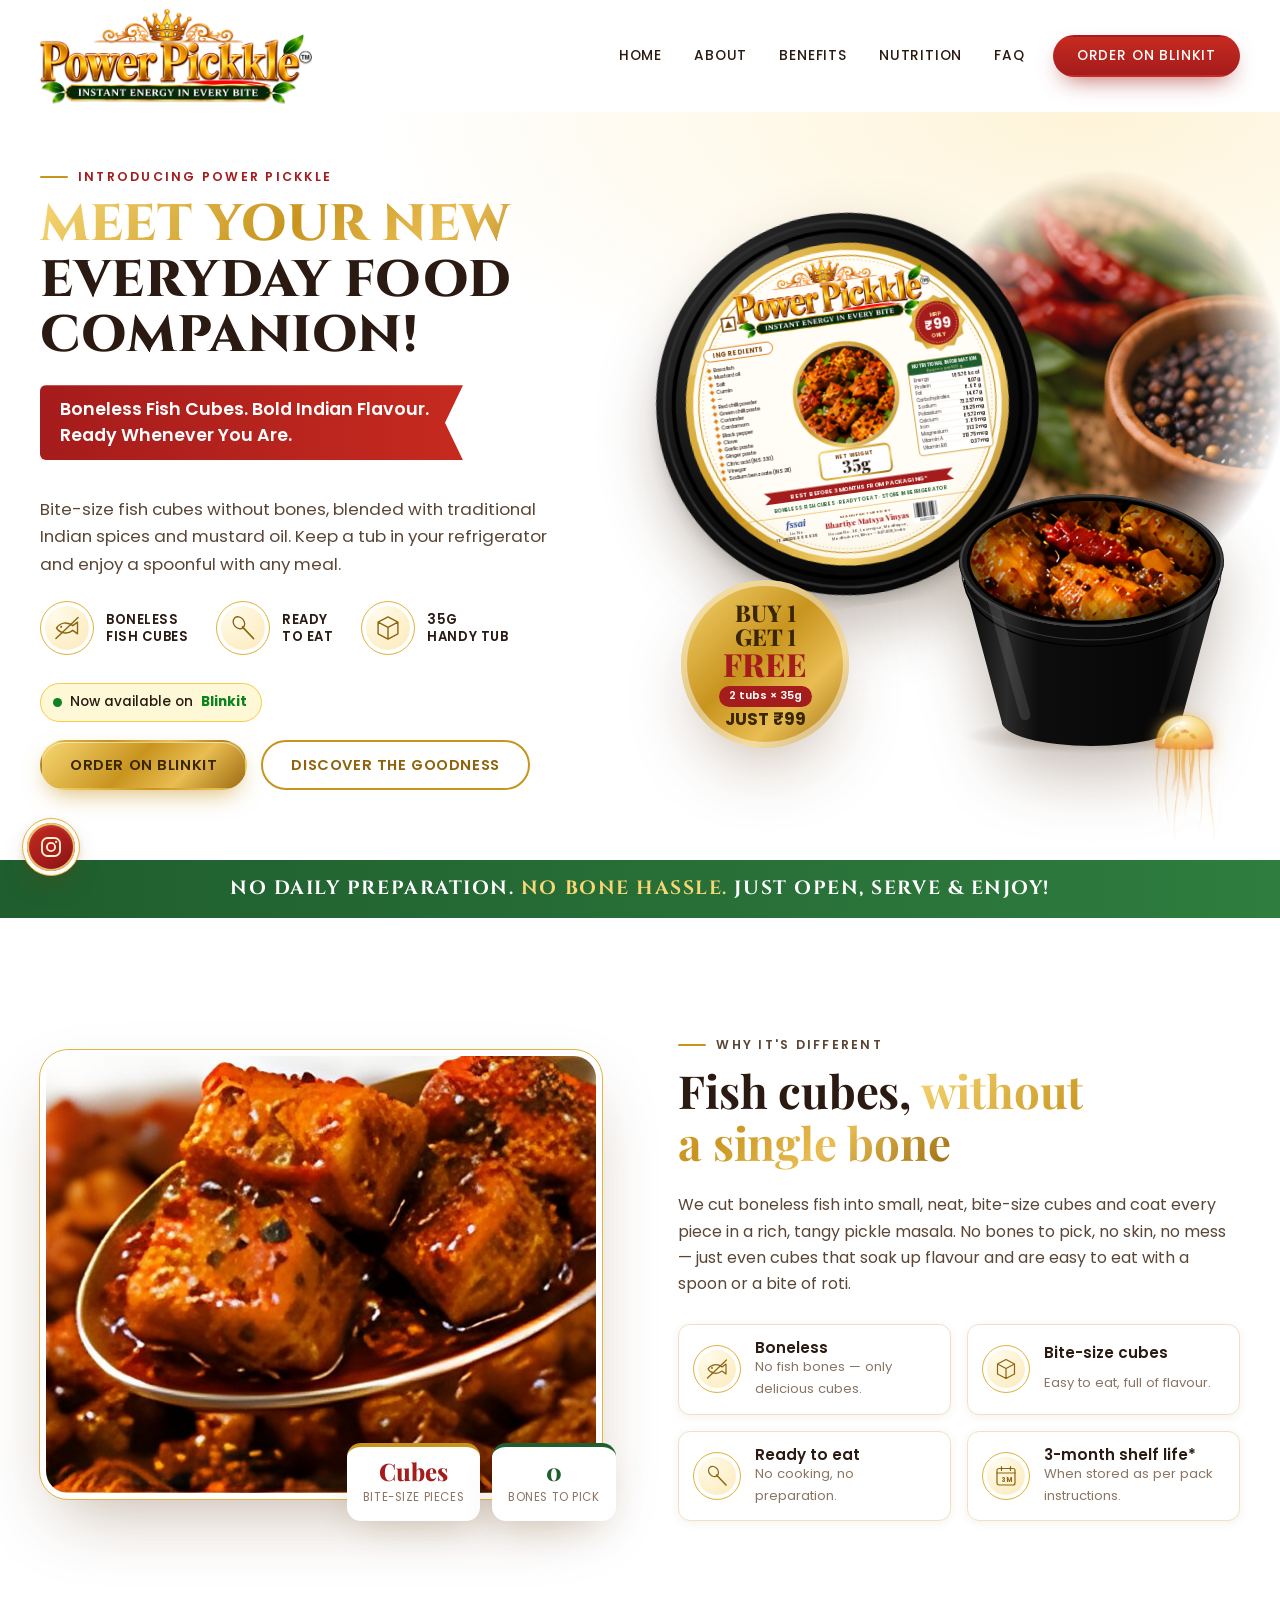
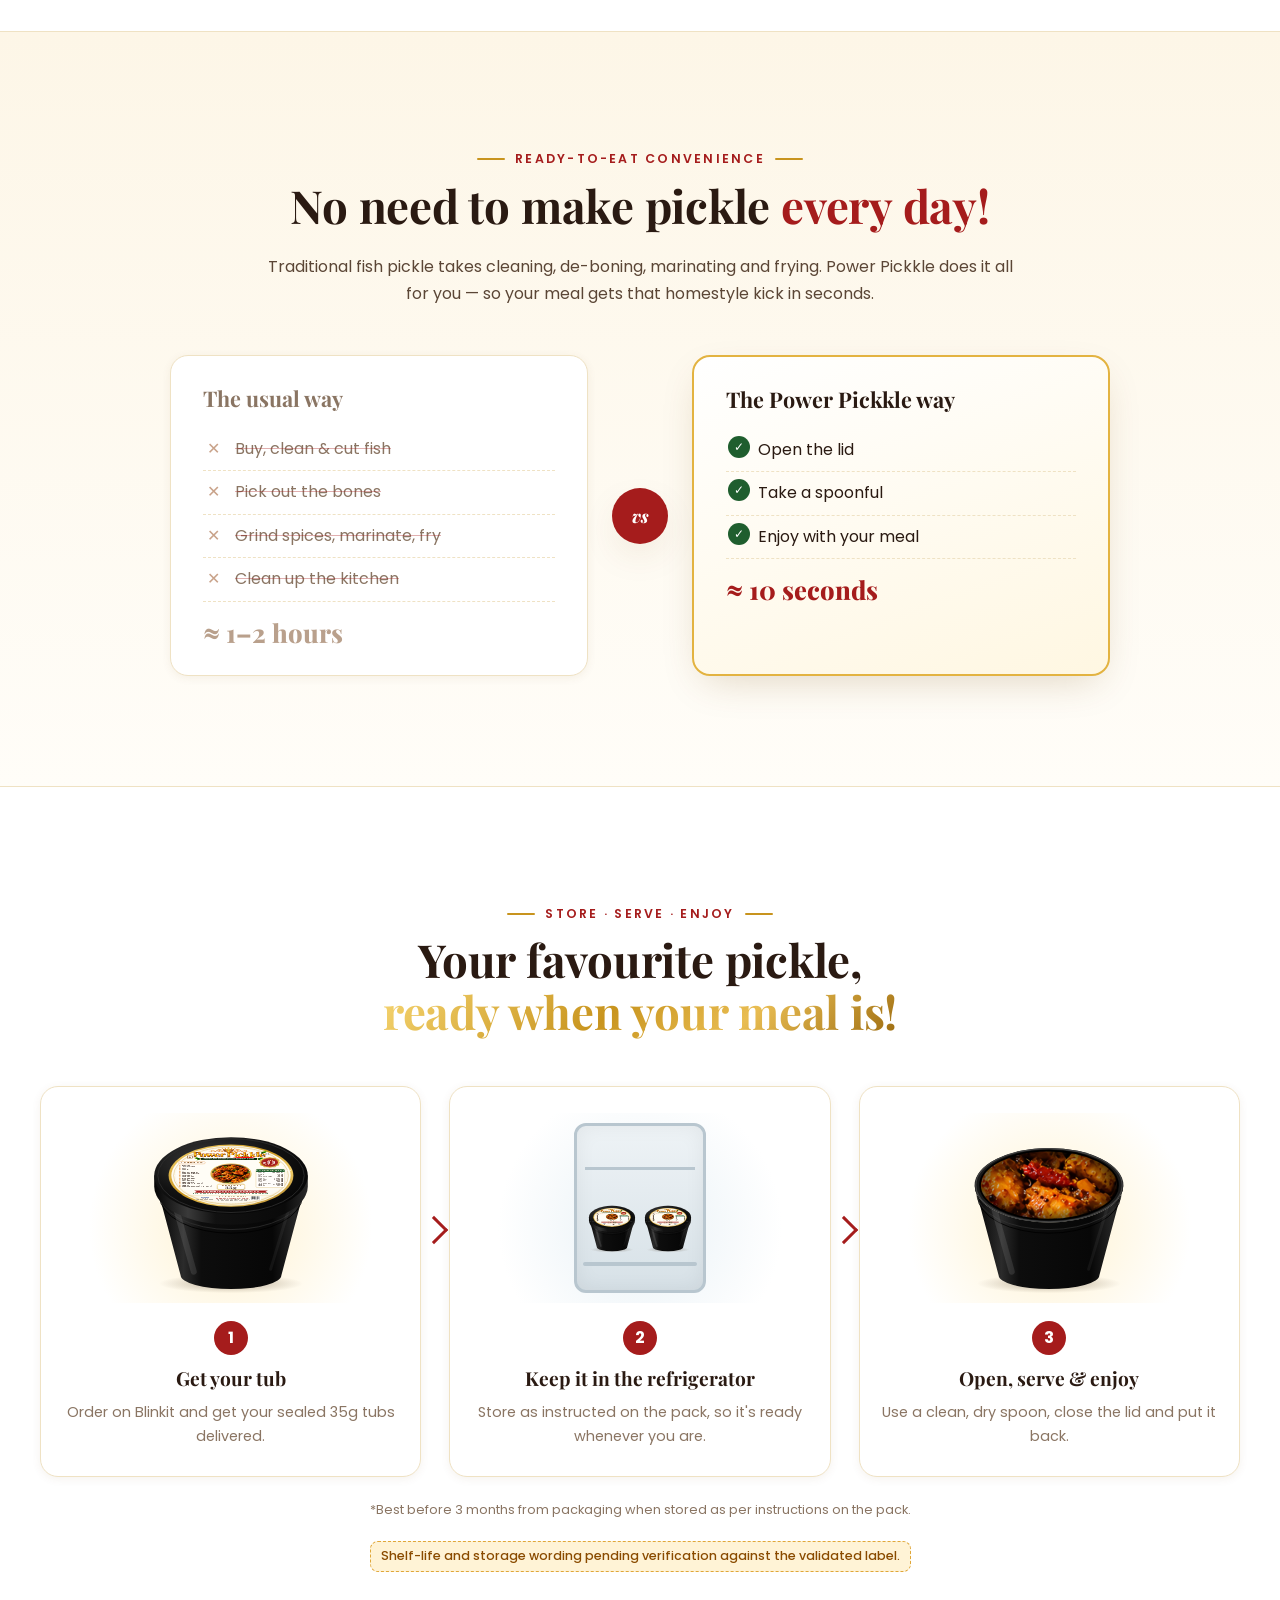
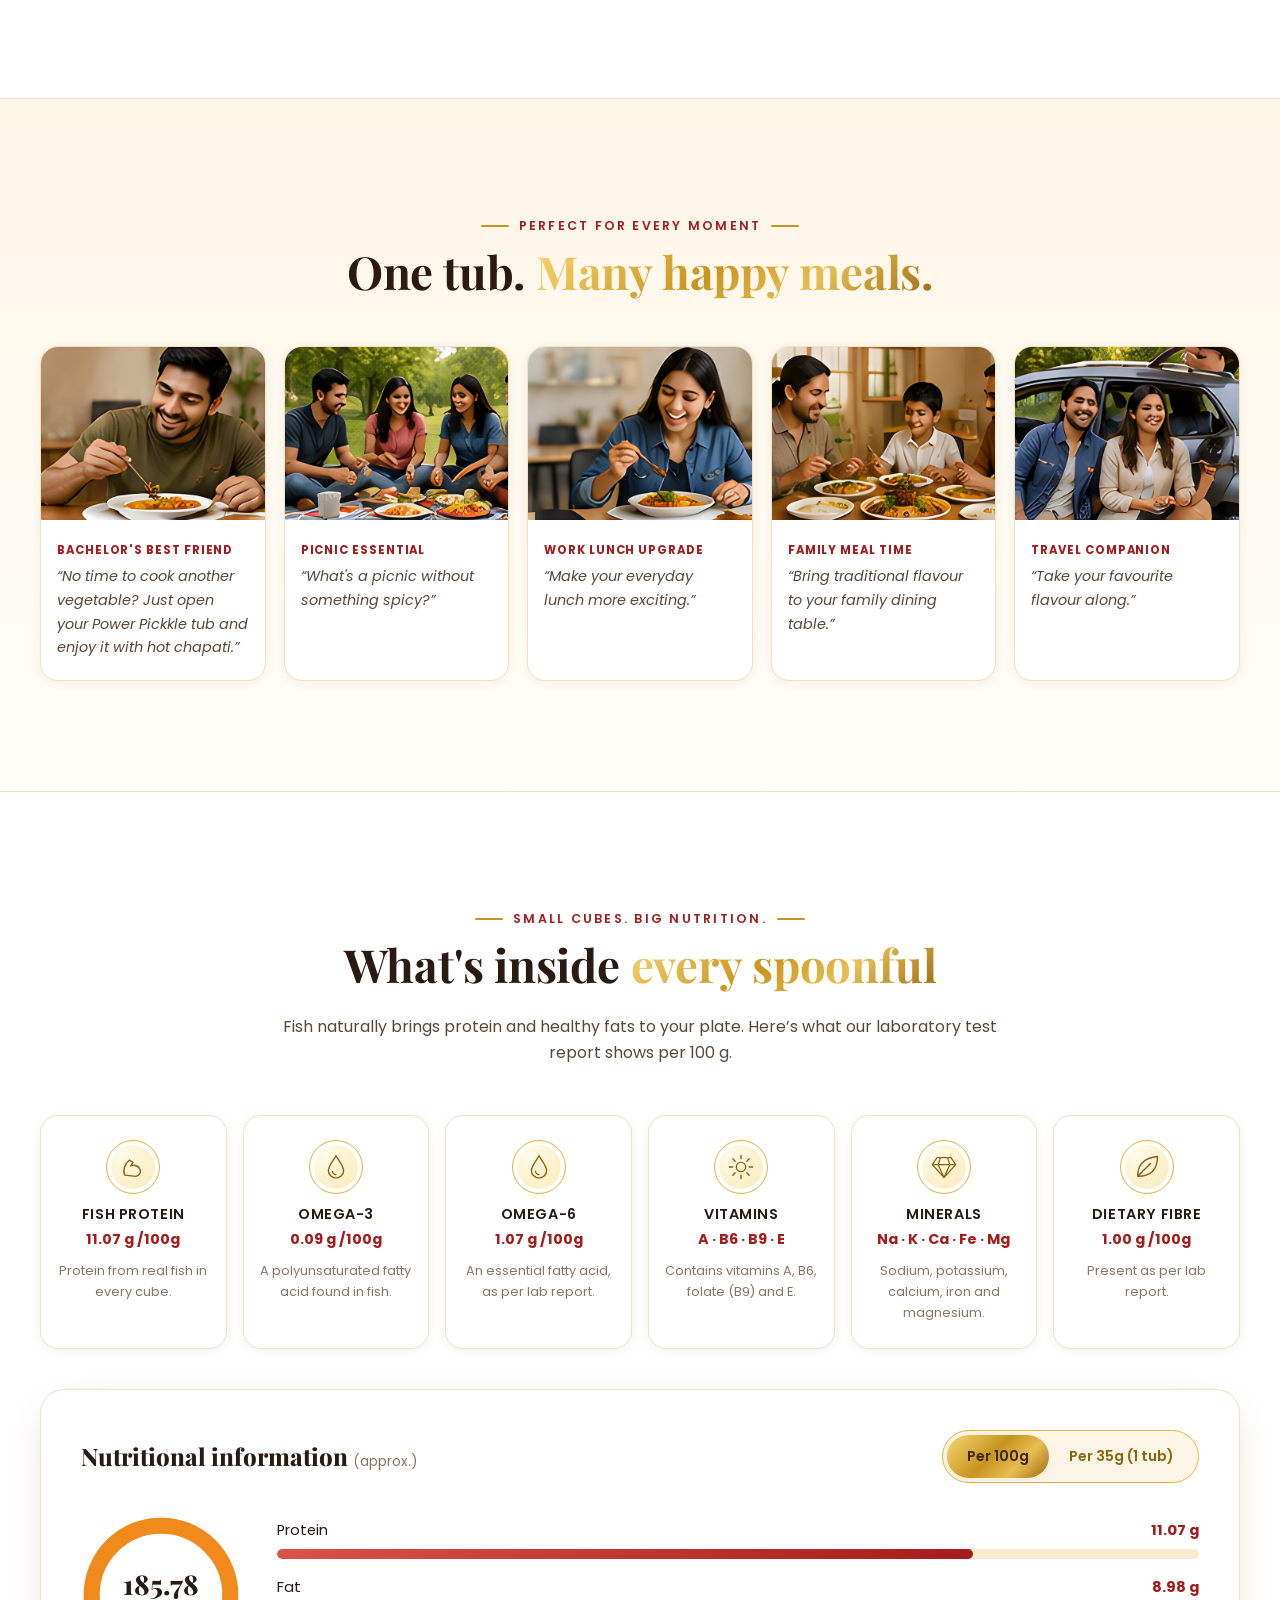
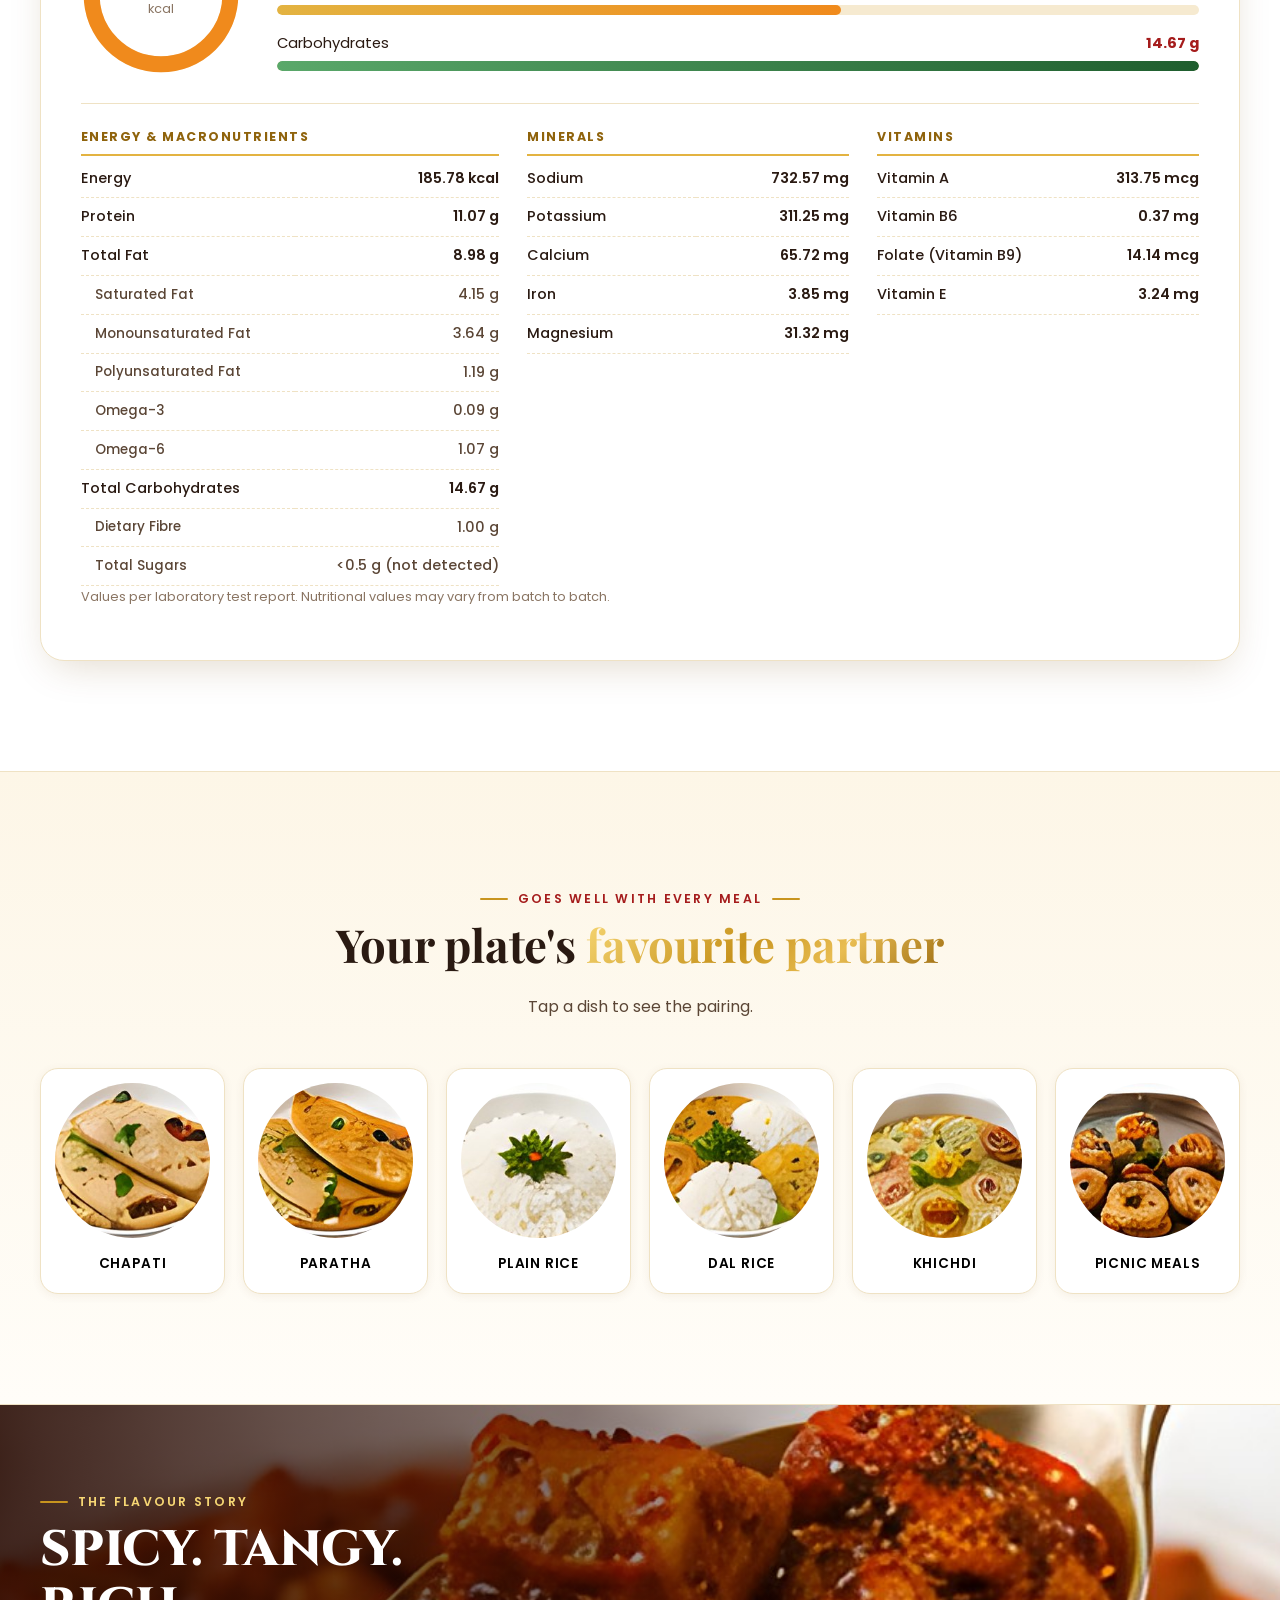
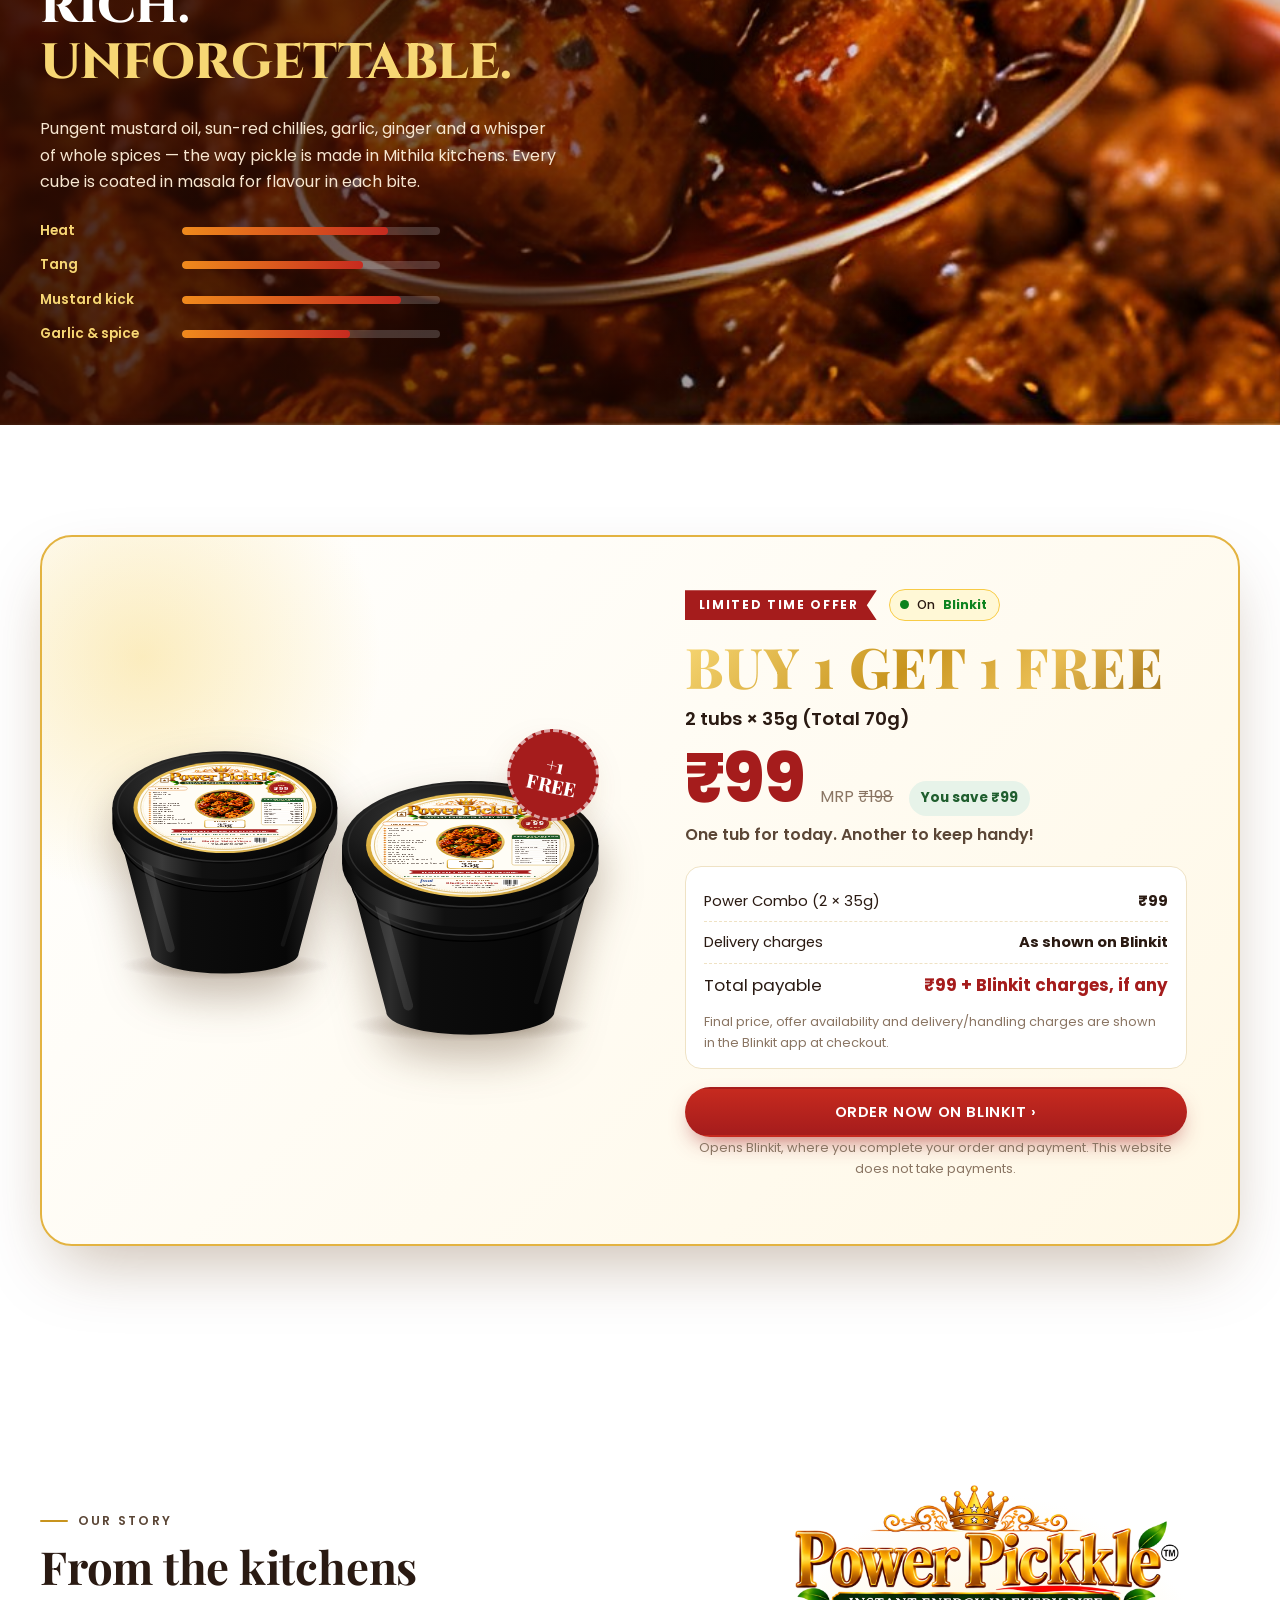
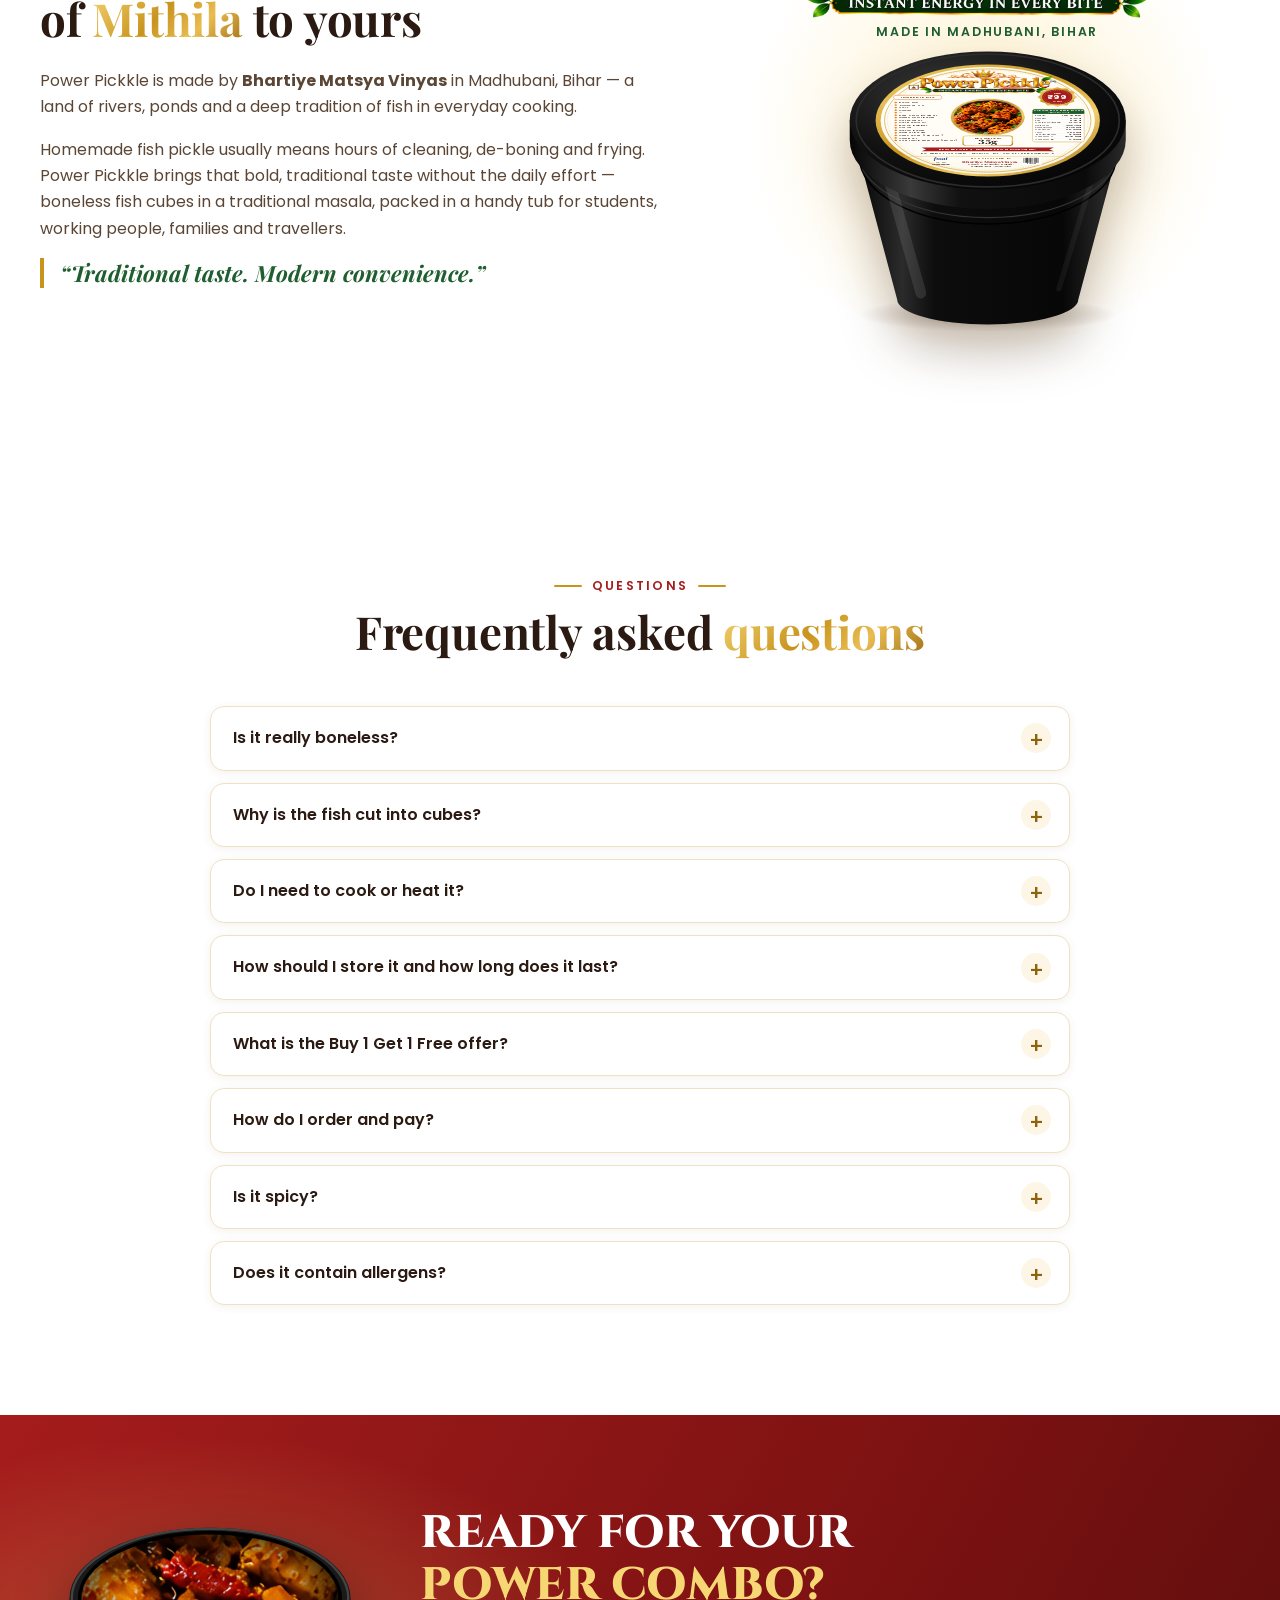
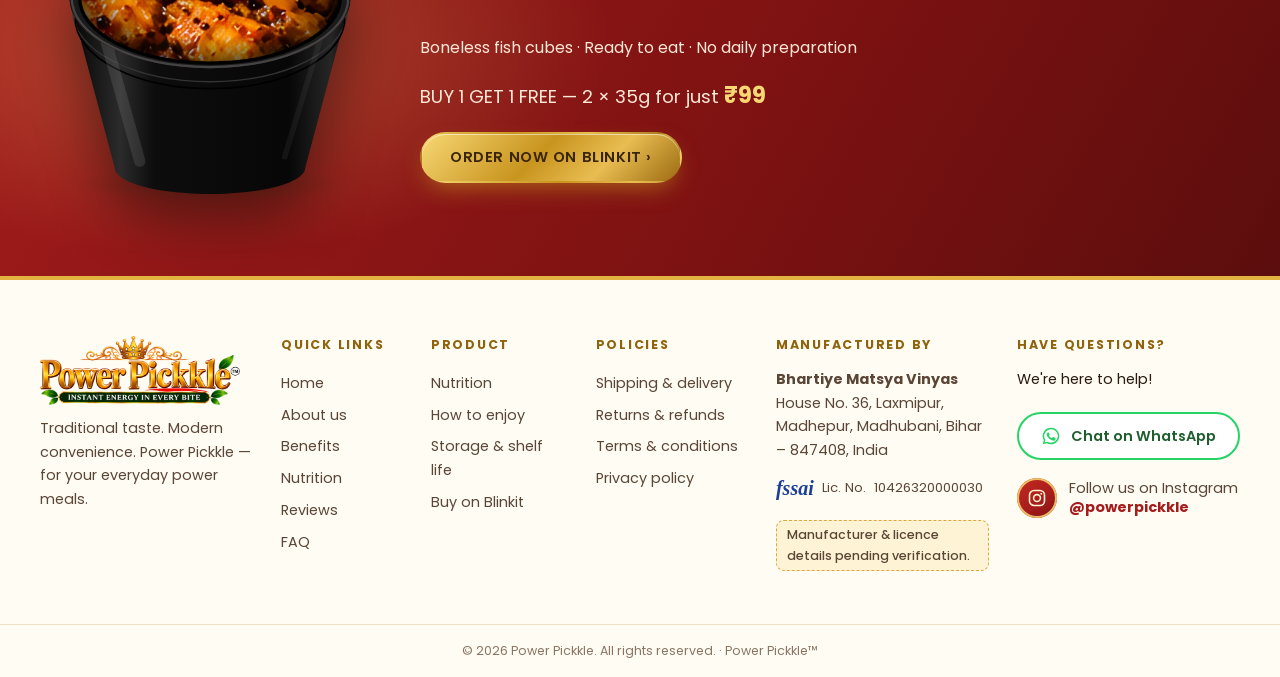
==== commit 27786d81: "Prepare for GitHub Pages hosting Set live URL (canonical, og:url, og:image), add robots.txt, sitemap" ====
--- a/index.html
+++ b/index.html
@@ -10,7 +10,9 @@
   <meta property="og:type" content="website">
   <meta property="og:title" content="Power Pickkle – Boneless Fish Cubes. Bold Indian Flavour.">
   <meta property="og:description" content="Ready-to-eat boneless fish pickle. No daily preparation. No bone hassle. Buy 1 Get 1 Free – 2 × 35g for ₹99.">
-  <!-- Add og:image with an ABSOLUTE URL once the site is live (built from PP_CONFIG.brand.siteUrl). -->
+  <link rel="canonical" href="https://snipthink.github.io/power-pickkle/">
+  <meta property="og:url" content="https://snipthink.github.io/power-pickkle/">
+  <meta property="og:image" content="https://snipthink.github.io/power-pickkle/assets/img/closeup-spoon.jpg">
   <meta name="twitter:card" content="summary_large_image">
   <link rel="icon" href="assets/img/favicon.svg" type="image/svg+xml">
   <link rel="preconnect" href="https://fonts.googleapis.com">
